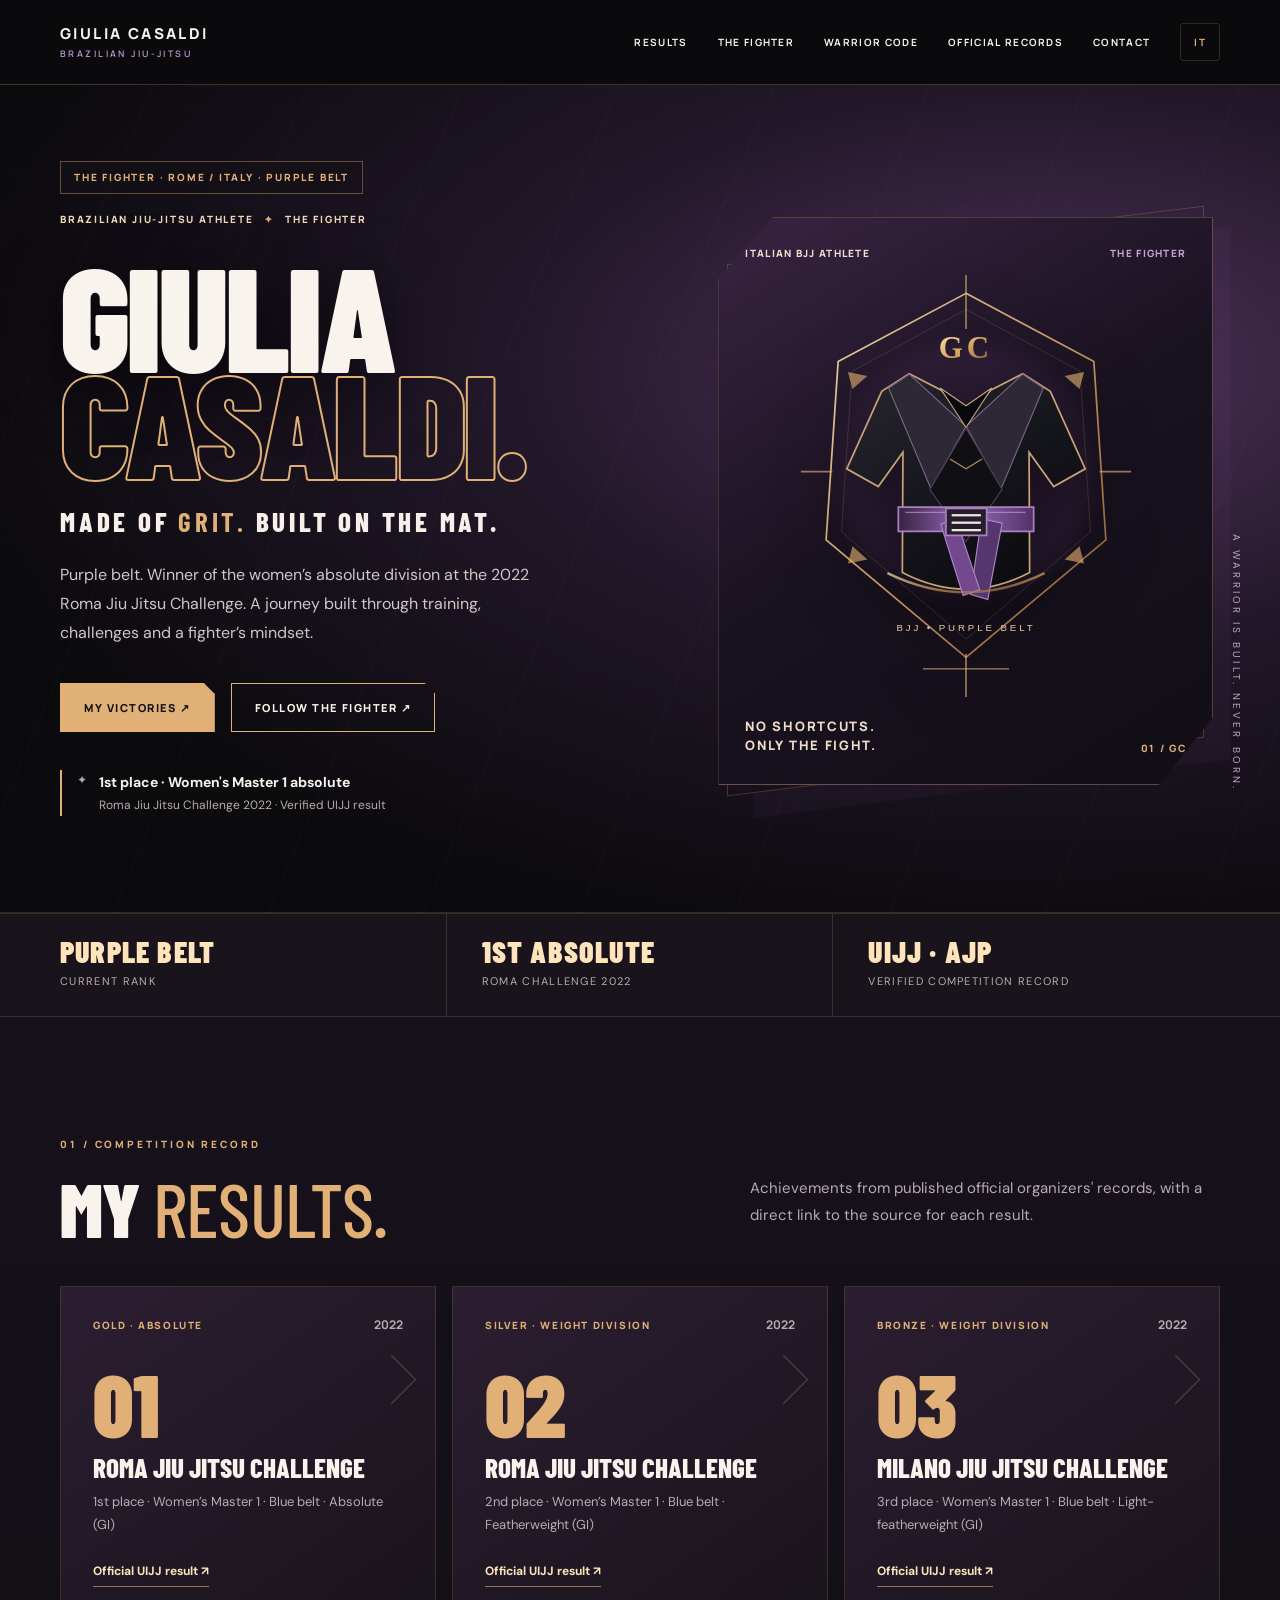
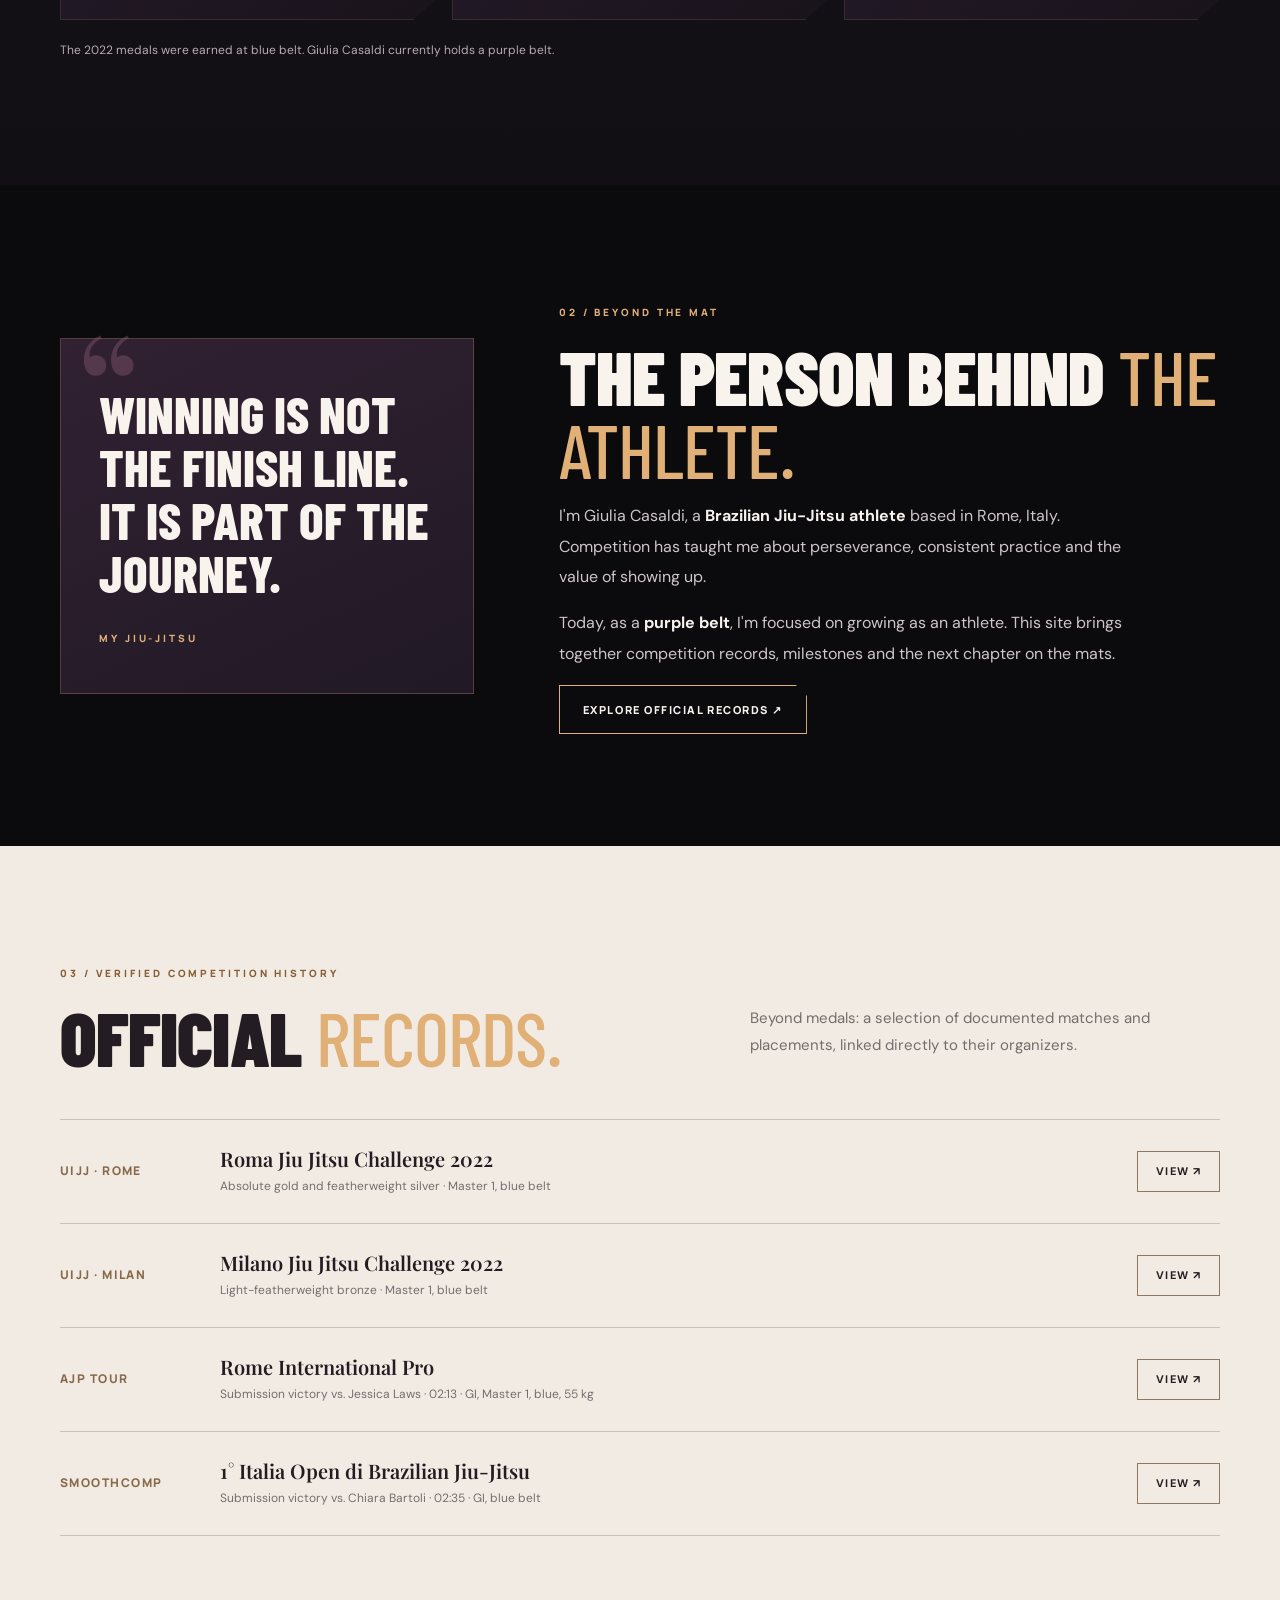
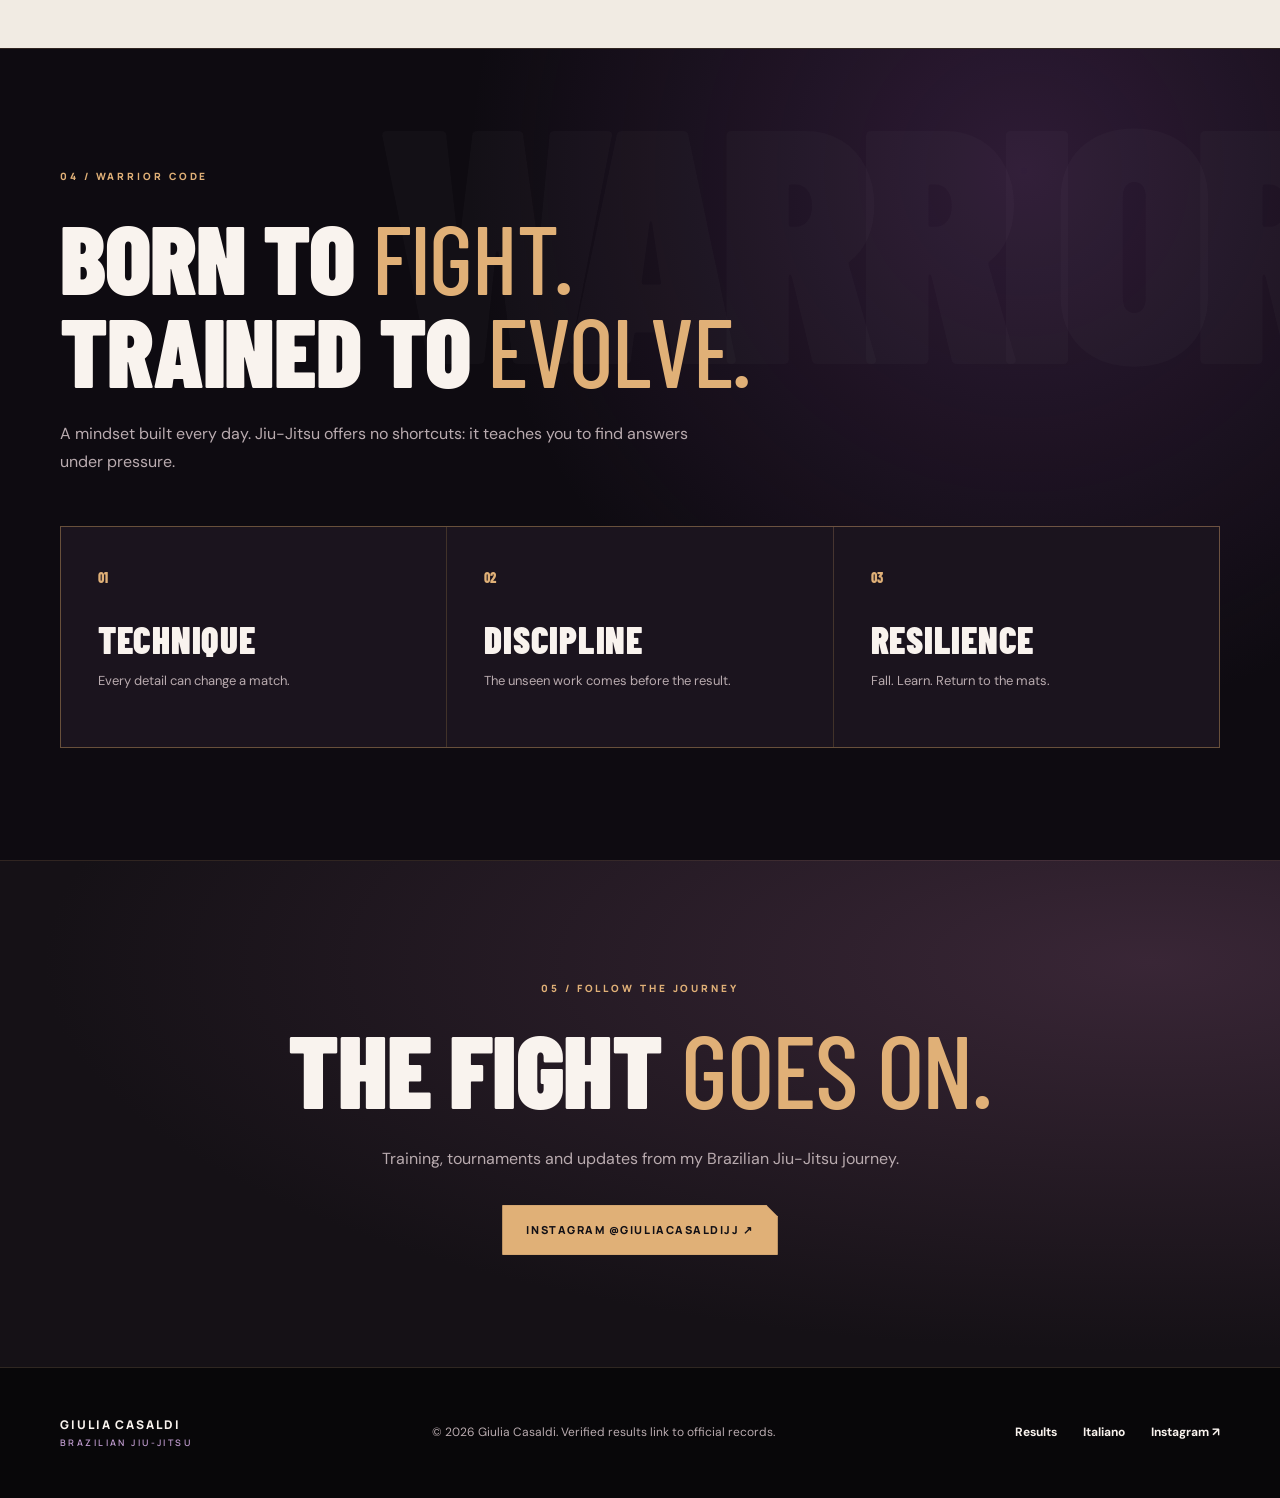
==== en/index.html @ 7b547413 "fix: expose Italian mobile switch and translate English image descriptions" ====
<!doctype html>
<html lang="en">
<head>
<meta charset="utf-8"><meta name="viewport" content="width=device-width,initial-scale=1">
<title>Giulia Casaldi | Brazilian Jiu-Jitsu Athlete & Competition Champion</title>
<meta name="description" content="Giulia Casaldi is an Italian Brazilian Jiu-Jitsu purple belt and 2022 Roma Jiu Jitsu Challenge women's Master 1 absolute division winner. Official UIJJ and AJP results.">
<meta name="theme-color" content="#121016"><meta name="robots" content="index,follow,max-image-preview:large">
<link rel="canonical" href="https://gcasaldi.github.io/giuliacasaldibjj/en/">
<link rel="alternate" hreflang="it" href="https://gcasaldi.github.io/giuliacasaldibjj/">
<link rel="alternate" hreflang="en" href="https://gcasaldi.github.io/giuliacasaldibjj/en/">
<link rel="alternate" hreflang="x-default" href="https://gcasaldi.github.io/giuliacasaldibjj/">
<link rel="icon" href="../favicon.svg" type="image/svg+xml"><link rel="stylesheet" href="../style.css">
<meta property="og:type" content="profile"><meta property="og:site_name" content="Giulia Casaldi | BJJ"><meta property="og:title" content="Giulia Casaldi — Brazilian Jiu-Jitsu Athlete & Champion"><meta property="og:description" content="Purple belt BJJ athlete from Rome, Italy. Verified results from UIJJ and AJP Tour."><meta property="og:url" content="https://gcasaldi.github.io/giuliacasaldibjj/en/">
<script type="application/ld+json">{"@context":"https://schema.org","@type":"Person","name":"Giulia Casaldi","url":"https://gcasaldi.github.io/giuliacasaldibjj/","description":"Italian Brazilian Jiu-Jitsu athlete, purple belt, winner of the women's Master 1 blue belt absolute division at the 2022 Roma Jiu Jitsu Challenge.","nationality":{"@type":"Country","name":"Italy"},"knowsAbout":["Brazilian Jiu-Jitsu","BJJ","Grappling"],"sameAs":["https://www.instagram.com/giuliacasaldijj/","https://www.uijj.org/it/elenco-gare/roma-jiu-jitsu-challenge-2022","https://ajptour.com/de/event/522/schedule/matchlist?page=7"]}</script>
</head><body>
<a class="skip" href="#main">Skip to content</a><header class="header"><nav class="nav wrap" aria-label="Main navigation"><a class="brand" href="#top">GIULIA CASALDI<small>BRAZILIAN JIU-JITSU</small></a><div class="navlinks"><a href="#results">Results</a><a href="#story">The fighter</a><a href="#code">Warrior code</a><a href="#sources">Official records</a><a href="#contact">Contact</a><a class="lang" href="../" lang="it" aria-label="Versione italiana">IT</a></div><details class="mobile-menu"><summary>MENU ☰</summary><div class="mobile-panel"><a href="#results">Results</a><a href="#story">The fighter</a><a href="#code">Warrior code</a><a href="#sources">Official records</a><a href="#contact">Contact</a><a href="../" lang="it" aria-label="Versione italiana">Italiano</a></div></details></nav></header>
<main id="main"><section id="top" class="hero"><div class="wrap hero-grid"><div class="hero-copy"><span class="eyebrow">THE FIGHTER · ROME / ITALY · PURPLE BELT</span><div class="hero-brow">BRAZILIAN JIU-JITSU ATHLETE <span aria-hidden="true">✦</span> THE FIGHTER</div><h1>GIULIA<br><em>CASALDI.</em></h1><p class="hero-slogan">MADE OF <strong>GRIT.</strong> BUILT ON THE MAT.</p><p class="hero-lead">Purple belt. Winner of the women’s absolute division at the 2022 Roma Jiu Jitsu Challenge. A journey built through training, challenges and a fighter’s mindset.</p><div class="cta-row"><a href="#results" class="btn btn-primary">MY VICTORIES ↗</a><a href="https://www.instagram.com/giuliacasaldijj/" target="_blank" rel="noopener noreferrer" class="btn btn-secondary">FOLLOW THE FIGHTER ↗</a></div><div class="hero-proof"><span aria-hidden="true">✦</span><div><strong>1st place · Women's Master 1 absolute</strong>Roma Jiu Jitsu Challenge 2022 · Verified UIJJ result</div></div></div><div class="art" aria-label="Illustrated Brazilian Jiu-Jitsu emblem with a purple belt"><div class="art-inner"><div class="art-corner"><span>ITALIAN BJJ ATHLETE</span><span>THE FIGHTER</span></div><img class="crest-img" src="../warrior-crest.svg" width="600" height="750" alt="Illustrated Jiu-Jitsu uniform and purple belt with GC initials"><div class="art-bottom"><span>NO SHORTCUTS.<br>ONLY THE FIGHT.</span><span>01 / GC</span></div></div><span class="art-caption">A WARRIOR IS BUILT. NEVER BORN.</span></div></div></section>
<div class="bar"><div class="wrap bar-inner"><div class="bar-item"><strong>Purple belt</strong><span>Current rank</span></div><div class="bar-item"><strong>1st absolute</strong><span>Roma Challenge 2022</span></div><div class="bar-item"><strong>UIJJ · AJP</strong><span>Verified competition record</span></div></div></div>
<section class="section results" id="results"><div class="wrap"><div class="section-head"><div><span class="eyebrow">01 / Competition record</span><h2>My <em>results.</em></h2></div><p class="section-intro">Achievements from published official organizers' records, with a direct link to the source for each result.</p></div><div class="result-grid">
<article class="result-card"><div class="result-top"><span class="pill">Gold · Absolute</span><span class="year">2022</span></div><div class="result-number">01</div><h3>Roma Jiu Jitsu Challenge</h3><p>1st place · Women’s Master 1 · Blue belt · Absolute (GI)</p><a class="proof-link" href="https://www.uijj.org/it/elenco-gare/roma-jiu-jitsu-challenge-2022" target="_blank" rel="noopener noreferrer">Official UIJJ result ↗</a></article>
<article class="result-card"><div class="result-top"><span class="pill">Silver · Weight division</span><span class="year">2022</span></div><div class="result-number">02</div><h3>Roma Jiu Jitsu Challenge</h3><p>2nd place · Women’s Master 1 · Blue belt · Featherweight (GI)</p><a class="proof-link" href="https://www.uijj.org/it/elenco-gare/roma-jiu-jitsu-challenge-2022" target="_blank" rel="noopener noreferrer">Official UIJJ result ↗</a></article>
<article class="result-card"><div class="result-top"><span class="pill">Bronze · Weight division</span><span class="year">2022</span></div><div class="result-number">03</div><h3>Milano Jiu Jitsu Challenge</h3><p>3rd place · Women’s Master 1 · Blue belt · Light-featherweight (GI)</p><a class="proof-link" href="https://www.uijj.org/it/elenco-gare/milano-jiu-jitsu-challenge-2022" target="_blank" rel="noopener noreferrer">Official UIJJ result ↗</a></article></div><p class="note">The 2022 medals were earned at blue belt. Giulia Casaldi currently holds a purple belt.</p></div></section>
<section class="section" id="story"><div class="wrap story-grid"><div class="quote-block"><blockquote>Winning is not the finish line. It is part of the journey.</blockquote><span class="eyebrow">My Jiu-Jitsu</span></div><div class="story-copy"><span class="eyebrow">02 / Beyond the mat</span><h2>The person behind <em>the athlete.</em></h2><p>I'm Giulia Casaldi, a <strong>Brazilian Jiu-Jitsu athlete</strong> based in Rome, Italy. Competition has taught me about perseverance, consistent practice and the value of showing up.</p><p>Today, as a <strong>purple belt</strong>, I'm focused on growing as an athlete. This site brings together competition records, milestones and the next chapter on the mats.</p><a class="btn btn-secondary" href="#sources">Explore official records ↗</a></div></div></section>
<section class="section evidence" id="sources"><div class="wrap"><div class="section-head"><div><span class="eyebrow">03 / Verified competition history</span><h2>Official <em>records.</em></h2></div><p class="section-intro">Beyond medals: a selection of documented matches and placements, linked directly to their organizers.</p></div><div class="source-list">
<div class="source"><span class="source-label">UIJJ · Rome</span><div><h3>Roma Jiu Jitsu Challenge 2022</h3><p>Absolute gold and featherweight silver · Master 1, blue belt</p></div><a href="https://www.uijj.org/it/elenco-gare/roma-jiu-jitsu-challenge-2022" target="_blank" rel="noopener noreferrer">View ↗</a></div>
<div class="source"><span class="source-label">UIJJ · Milan</span><div><h3>Milano Jiu Jitsu Challenge 2022</h3><p>Light-featherweight bronze · Master 1, blue belt</p></div><a href="https://www.uijj.org/it/elenco-gare/milano-jiu-jitsu-challenge-2022" target="_blank" rel="noopener noreferrer">View ↗</a></div>
<div class="source"><span class="source-label">AJP Tour</span><div><h3>Rome International Pro</h3><p>Submission victory vs. Jessica Laws · 02:13 · GI, Master 1, blue, 55 kg</p></div><a href="https://ajptour.com/de/event/522/schedule/matchlist?page=7" target="_blank" rel="noopener noreferrer">View ↗</a></div>
<div class="source"><span class="source-label">Smoothcomp</span><div><h3>1° Italia Open di Brazilian Jiu-Jitsu</h3><p>Submission victory vs. Chiara Bartoli · 02:35 · GI, blue belt</p></div><a href="https://bjjitalia.smoothcomp.com/en/event/7042/schedule/matchlist" target="_blank" rel="noopener noreferrer">View ↗</a></div>
</div></div></section>
<section class="section warrior-code" id="code" aria-labelledby="code-title"><div class="wrap"><div class="code-heading"><span class="eyebrow">04 / Warrior code</span><h2 id="code-title">BORN TO <em>FIGHT.</em><br>TRAINED TO <em>EVOLVE.</em></h2><p>A mindset built every day. Jiu-Jitsu offers no shortcuts: it teaches you to find answers under pressure.</p></div><div class="code-grid"><div class="code-card"><span class="code-num">01</span><h3>TECHNIQUE</h3><p>Every detail can change a match.</p></div><div class="code-card"><span class="code-num">02</span><h3>DISCIPLINE</h3><p>The unseen work comes before the result.</p></div><div class="code-card"><span class="code-num">03</span><h3>RESILIENCE</h3><p>Fall. Learn. Return to the mats.</p></div></div></div></section>
<section class="section contact" id="contact"><div class="wrap"><span class="eyebrow">05 / Follow the journey</span><h2>THE FIGHT <em>GOES ON.</em></h2><p>Training, tournaments and updates from my Brazilian Jiu-Jitsu journey.</p><div class="cta-row"><a class="btn btn-primary" href="https://www.instagram.com/giuliacasaldijj/" target="_blank" rel="noopener noreferrer">Instagram @giuliacasaldijj ↗</a></div></div></section></main>
<footer class="footer"><div class="wrap footer-inner"><a class="brand" href="#top">GIULIA CASALDI<small>BRAZILIAN JIU-JITSU</small></a><small>© 2026 Giulia Casaldi. Verified results link to official records.</small><div class="footer-links"><a href="#results">Results</a><a href="../" lang="it">Italiano</a><a href="https://www.instagram.com/giuliacasaldijj/" target="_blank" rel="noopener noreferrer">Instagram ↗</a></div></div></footer>
</body></html>
---- style.css ----
@import url('https://fonts.googleapis.com/css2?family=DM+Sans:wght@400;500;600;700&family=Manrope:wght@400;500;600;700;800&family=Playfair+Display:ital,wght@0,500;0,600;0,700;1,500;1,600&family=Barlow+Condensed:wght@500;600;700;800;900&display=swap');
:root{--ink:#f5f0e9;--muted:#b5acae;--bg:#121016;--panel:#1c1721;--panel2:#27202b;--accent:#d6a46c;--accent2:#fae2bf;--line:rgba(250,235,217,.14);--black:#111015;--paper:#f4eee7;--wrap:1160px}*{box-sizing:border-box}html{scroll-behavior:smooth;scroll-padding-top:96px}body{margin:0;background:var(--bg);color:var(--ink);font:400 16px/1.75 'DM Sans',sans-serif;-webkit-font-smoothing:antialiased}a{color:inherit;text-decoration:none}a:focus-visible,button:focus-visible{outline:2px solid var(--accent);outline-offset:5px}button{font:inherit}img{max-width:100%;display:block}.wrap{width:min(calc(100% - 64px),var(--wrap));margin-inline:auto}.eyebrow{font:800 10px/1.3 'Manrope',sans-serif;letter-spacing:.29em;text-transform:uppercase;color:var(--accent)}.skip{position:absolute;left:15px;top:-55px;padding:12px;background:var(--paper);color:var(--black);z-index:40}.skip:focus{top:10px}.header{position:relative;z-index:20;border-bottom:1px solid var(--line);background:rgba(18,16,22,.94)}.nav{display:flex;align-items:center;justify-content:space-between;min-height:84px;gap:30px}.brand{font:800 14px/1 'Manrope',sans-serif;letter-spacing:.11em;white-space:nowrap}.brand small{display:block;font-size:9px;font-weight:600;letter-spacing:.27em;margin-top:8px;color:var(--accent)}.navlinks{display:flex;align-items:center;gap:30px;font:700 11px/1.4 'Manrope',sans-serif;letter-spacing:.12em;text-transform:uppercase}.navlinks a{transition:color .2s}.navlinks a:hover,.footer a:hover{color:var(--accent)}.navlinks .lang{border:1px solid var(--line);padding:11px 13px;border-radius:3px;color:var(--accent)}.hero{position:relative;isolation:isolate;overflow:hidden;background:radial-gradient(ellipse at 80% 52%,#312335 0,#161119 54%,#121016 78%)}.hero:after{content:'';position:absolute;bottom:0;left:0;right:0;height:1px;background:var(--line)}.hero-grid{min-height:675px;display:grid;grid-template-columns:1.02fr .98fr;align-items:center;gap:28px;padding-top:52px;padding-bottom:72px}.hero h1{font:600 clamp(62px,7.5vw,116px)/.98 'Playfair Display',Georgia,serif;letter-spacing:-.055em;margin:21px 0 20px}.hero h1 em{font-weight:500;color:var(--accent);font-style:italic}.hero-lead{color:#d4cbca;font-size:17px;max-width:470px;line-height:1.8}.cta-row{display:flex;align-items:center;gap:16px;flex-wrap:wrap;margin-top:35px}.btn{display:inline-flex;align-items:center;justify-content:center;gap:14px;padding:15px 23px;border:1px solid var(--accent);border-radius:3px;font:800 11px/1.4 'Manrope',sans-serif;text-transform:uppercase;letter-spacing:.14em;transition:transform .2s,background .2s,color .2s}.btn:hover{transform:translateY(-2px)}.btn-primary{background:var(--accent);color:var(--black)}.btn-secondary:hover{background:var(--accent);color:var(--black)}.hero-proof{display:flex;gap:12px;align-items:flex-start;margin-top:42px;padding-left:15px;border-left:2px solid var(--accent);font-size:13px;color:var(--muted)}.hero-proof strong{display:block;color:var(--ink);font-weight:700}.art{position:relative;min-height:560px;display:flex;align-items:center;justify-content:center}.art:before{content:'';position:absolute;width:410px;height:410px;border:1px solid rgba(214,164,108,.35);border-radius:50%;box-shadow:0 0 0 42px rgba(214,164,108,.025),0 0 0 85px rgba(214,164,108,.028),0 0 0 128px rgba(214,164,108,.015);transform:rotate(-24deg)}.art:after{content:'';position:absolute;inset:0;background:repeating-linear-gradient(-32deg,transparent 0 24px,rgba(255,255,255,.015) 25px,transparent 26px);z-index:-1}.art-inner{z-index:1;position:relative;display:grid;place-items:center;width:min(100%,410px);height:460px;border:1px solid var(--line);background:linear-gradient(142deg,rgba(91,61,78,.3),rgba(32,23,37,.7));box-shadow:25px 25px 70px rgba(0,0,0,.2)}.art-inner .gc{font:500 clamp(145px,16vw,230px)/1 'Playfair Display',serif;letter-spacing:-.14em;color:#d6a46c;text-shadow:0 25px 60px rgba(0,0,0,.34);transform:translateX(-12px)}.art-inner .gi{position:absolute;top:20px;left:22px;font:700 10px/1.4 'Manrope',sans-serif;letter-spacing:.25em;color:var(--accent2)}.art-inner .belt{position:absolute;bottom:28px;width:75%;height:16px;background:linear-gradient(90deg,#53346c 0%,#80589f 43%,#6b4485 80%,#302034 80%);box-shadow:0 9px 20px #0007;transform:rotate(-11deg)}.art-caption{position:absolute;right:-16px;bottom:26px;writing-mode:vertical-rl;text-transform:uppercase;letter-spacing:.31em;color:var(--muted);font-size:10px}.bar{border-bottom:1px solid var(--line);background:#17131a}.bar-inner{min-height:98px;display:grid;grid-template-columns:repeat(3,1fr);align-items:center}.bar-item{padding:22px 35px;border-right:1px solid var(--line)}.bar-item:first-child{padding-left:0}.bar-item:last-child{border:0}.bar-item strong{font:600 23px/1.1 'Playfair Display',serif;display:block;color:var(--accent2)}.bar-item span{font-size:11px;letter-spacing:.12em;text-transform:uppercase;color:var(--muted)}.section{padding:112px 0}.section-head{display:flex;justify-content:space-between;align-items:end;gap:24px;margin-bottom:42px}.section h2{font:600 clamp(42px,5.4vw,73px)/1.12 'Playfair Display',serif;letter-spacing:-.037em;margin:14px 0 0}.section h2 em{color:var(--accent);font-weight:500}.section-intro{max-width:470px;color:var(--muted);font-size:15px;line-height:1.8}.results{background:#1a151d}.result-grid{display:grid;grid-template-columns:repeat(3,1fr);gap:16px}.result-card{position:relative;display:flex;flex-direction:column;min-height:328px;padding:32px;background:linear-gradient(145deg,#2b202e,#201922);border:1px solid var(--line);transition:transform .2s,border-color .2s}.result-card:hover{transform:translateY(-5px);border-color:rgba(214,164,108,.6)}.result-top{display:flex;align-items:center;justify-content:space-between;gap:15px}.pill{font:800 10px/1 'Manrope',sans-serif;text-transform:uppercase;letter-spacing:.16em;color:var(--accent)}.year{color:var(--muted);font:700 12px/1 'Manrope',sans-serif}.result-number{font:600 66px/.95 'Playfair Display',serif;color:var(--accent);margin:35px 0 12px}.result-card h3{font:600 24px/1.28 'Playfair Display',serif;margin:0 0 10px}.result-card p{font-size:13px;color:var(--muted);margin:0 0 24px}.proof-link{margin-top:auto;align-self:flex-start;border-bottom:1px solid rgba(214,164,108,.65);padding-bottom:4px;color:var(--accent2);font-size:12px;font-weight:700}.proof-link:hover{color:#fff}.note{font-size:12px;color:var(--muted);margin-top:20px}.story-grid{display:grid;grid-template-columns:.77fr 1.23fr;gap:85px;align-items:center}.quote-block{padding:48px 38px;border:1px solid var(--line);background:linear-gradient(155deg,#312132,#211925);position:relative}.quote-block:before{content:'“';font:160px/1 'Playfair Display',serif;position:absolute;top:-34px;left:14px;color:#8b5e72;opacity:.4}.quote-block blockquote{font:italic 500 clamp(30px,3.5vw,46px)/1.28 'Playfair Display',serif;margin:0;position:relative}.quote-block .eyebrow{display:block;margin-top:32px}.story-copy p{font-size:16px;line-height:1.9;color:#cfc6c8;max-width:580px}.story-copy strong{color:var(--ink)}.evidence{background:var(--paper);color:#231c23}.evidence .eyebrow{color:#875d34}.evidence .section-intro{color:#746d6d}.source-list{margin:45px 0 0;border-top:1px solid rgba(38,29,38,.2)}.source{display:grid;grid-template-columns:135px 1fr auto;align-items:center;gap:25px;padding:26px 0;border-bottom:1px solid rgba(38,29,38,.2)}.source .source-label{color:#886a4b;font:800 12px/1.4 'Manrope',sans-serif;letter-spacing:.12em;text-transform:uppercase}.source h3{font:600 20px/1.3 'Playfair Display',serif;margin:0 0 4px}.source p{color:#756d70;font-size:12px;margin:0}.source a{border:1px solid #8e785f;padding:10px 18px;font-size:11px;font-weight:700;text-transform:uppercase;letter-spacing:.1em}.source a:hover{background:#252027;color:white}.contact{position:relative;background:radial-gradient(ellipse at 90% 20%,#392636,#151116 68%);text-align:center}.contact h2{font-size:clamp(48px,7vw,92px);max-width:820px;margin:18px auto 27px}.contact p{color:var(--muted);max-width:600px;margin:0 auto 32px}.contact .cta-row{justify-content:center;margin-top:0}.footer{border-top:1px solid var(--line);background:#100e12}.footer-inner{min-height:130px;display:flex;align-items:center;justify-content:space-between;gap:25px}.footer small{font-size:12px;color:var(--muted)}.footer-links{display:flex;gap:26px;font-size:12px;font-weight:700}.footer .brand{font-size:12px}.footer .brand small{margin-top:7px}.breadcrumbs{display:none}@media(min-width:1000px){.hero-copy{padding-bottom:25px}}@media(max-width:1000px){.navlinks{gap:15px}.hero-grid{min-height:unset;grid-template-columns:1fr 1fr}.art{min-height:430px}.art:before{width:310px;height:310px}.art-inner{height:360px}.result-card{padding:24px}.story-grid{gap:40px}}@media(max-width:760px){.wrap{width:min(calc(100% - 36px),var(--wrap))}.nav{min-height:73px}.navlinks{gap:10px}.navlinks a:not(.lang){display:none}.hero-grid{grid-template-columns:1fr;padding:62px 0 55px;gap:38px}.hero h1{font-size:clamp(62px,14vw,92px)}.hero-lead{font-size:16px}.hero-proof{margin-top:26px}.art{min-height:335px}.art:before{width:260px;height:260px}.art-inner{height:310px;width:min(86%,340px)}.art-inner .gc{font-size:155px}.art-caption{right:0}.bar-inner{grid-template-columns:1fr 1fr}.bar-item{padding:18px 16px}.bar-item:nth-child(2){border:0}.bar-item:last-child{grid-column:span 2;padding-left:0;border-top:1px solid var(--line)}.bar-item strong{font-size:20px}.section{padding:78px 0}.section-head{display:block}.section-intro{margin-top:18px}.result-grid{grid-template-columns:1fr}.result-card{min-height:275px}.result-number{margin:25px 0 8px}.story-grid{grid-template-columns:1fr}.quote-block{padding:38px 28px}.source{grid-template-columns:1fr auto;gap:10px}.source-label{grid-column:1/-1}.source h3{font-size:18px}.source a{padding:10px}.footer-inner{display:grid;justify-items:start;gap:20px;padding:30px 0}}@media(prefers-reduced-motion:reduce){html{scroll-behavior:auto}*,*:before,*:after{transition-duration:.01ms!important;animation-duration:.01ms!important}}
/* WARRIOR EDITION — original cinematic BJJ identity */
:root{--bg:#0b0a0d;--panel:#18131b;--panel2:#211827;--accent:#e0b077;--accent2:#ffe4bb;--ink:#f9f3ee;--muted:#b9abaf;--paper:#f1ebe3;--line:rgba(236,196,154,.17)}
body{background:var(--bg)}.header{background:rgba(11,10,13,.96);border-bottom:1px solid rgba(224,176,119,.25);backdrop-filter:blur(14px)}
.brand{font-size:15px;letter-spacing:.16em}.brand small{font-size:9px;color:#be9acd}.navlinks a{font-size:10px}
.hero{background:radial-gradient(ellipse at 81% 34%,#4e315b 0%,#211728 37%,#0b0a0d 76%);min-height:730px}
.hero:before{content:"";position:absolute;inset:0;z-index:-1;opacity:.28;background:repeating-linear-gradient(113deg,transparent 0 140px,rgba(234,196,144,.09) 141px,transparent 143px),repeating-linear-gradient(0deg,transparent 0 60px,rgba(255,255,255,.03) 61px,transparent 62px);pointer-events:none}
.hero-grid{grid-template-columns:1.07fr .93fr;min-height:710px;gap:24px;padding-top:76px;padding-bottom:72px}.hero-copy{position:relative;z-index:2}
.hero .eyebrow{display:inline-block;padding:9px 13px;border:1px solid rgba(224,176,119,.4);background:rgba(20,17,23,.7);letter-spacing:.18em}
.hero-brow{font:800 10px/1.5 'Manrope',sans-serif;letter-spacing:.18em;color:#f1d8b7;margin-top:18px}.hero-brow span{padding:0 7px;color:var(--accent)}
.hero h1{font:900 clamp(94px,11.5vw,159px)/.73 'Barlow Condensed',Impact,sans-serif;letter-spacing:-.025em;margin:34px 0 31px;text-shadow:0 14px 65px #0009}
.hero h1 em{font-style:normal;font-weight:900;color:transparent;-webkit-text-stroke:2px #e0b077;text-shadow:none}
.hero-slogan{font:800 clamp(19px,2.1vw,29px)/1.1 'Barlow Condensed',Impact,sans-serif;letter-spacing:.14em;color:#f8efea;margin:0 0 25px}.hero-slogan strong{color:var(--accent)}
.hero-lead{max-width:490px;font-size:16px;line-height:1.8;color:#d2c6c7;margin-top:0}
.btn{border-radius:0;padding:16px 23px;clip-path:polygon(0 0,calc(100% - 11px) 0,100% 11px,100% 100%,0 100%)}.btn-primary{background:var(--accent);color:#121016}
.hero-proof{margin-top:38px;font-size:12px}.hero-proof strong{font-size:14px}
.art{min-height:610px;transform:translateX(10px)}.art:before{width:min(95%,475px);height:530px;transform:skewY(-7deg);border:1px solid rgba(224,176,119,.23);border-radius:0;box-shadow:27px 25px 0 rgba(154,100,175,.05)}
.art-inner{position:relative;width:min(100%,495px);height:568px;padding:28px 26px;display:flex;flex-direction:column;justify-content:space-between;align-items:stretch;clip-path:polygon(11% 0,100% 0,100% 88%,89% 100%,0 100%,0 11%);background:linear-gradient(148deg,#392443,#19121f 48%,#110e16);border:1px solid rgba(224,176,119,.3);overflow:hidden}
.art-inner:before{content:"FIGHTER";position:absolute;left:-20px;bottom:80px;font:900 155px/.8 'Barlow Condensed',sans-serif;letter-spacing:-.04em;transform:rotate(-90deg) translateX(40%);transform-origin:bottom left;color:rgba(255,255,255,.045)}
.art-corner,.art-bottom{display:flex;align-items:flex-start;justify-content:space-between;gap:15px;width:100%;position:relative;z-index:2;font:800 10px/1.5 'Manrope',sans-serif;letter-spacing:.13em;color:#f1ddcb}
.art-corner span:last-child{color:#c6a2cf}.art-bottom{align-items:end;font-size:13px}.art-bottom span:last-child{color:var(--accent);white-space:nowrap;font-size:10px}
.crest-img{width:100%;height:430px;object-fit:contain;position:relative;z-index:1;margin:-25px auto -20px;filter:drop-shadow(0 18px 25px #0009)}
.art-caption{right:-15px;bottom:15px;color:#c2a4c9}
.bar{background:#19131b;border-top:1px solid rgba(224,176,119,.16)}.bar-item strong{font:900 30px/1 'Barlow Condensed',Impact,sans-serif;text-transform:uppercase;letter-spacing:.04em}
.section h2{font:900 clamp(50px,5.9vw,82px)/.97 'Barlow Condensed',Impact,sans-serif;text-transform:uppercase;letter-spacing:-.012em}.section h2 em{font-style:normal;color:var(--accent)}
.results{background:linear-gradient(180deg,#17111b,#110f14)}.result-card{background:linear-gradient(145deg,#2b1e31,#19131b);border-color:rgba(224,176,119,.16);clip-path:polygon(0 0,100% 0,100% 94%,94% 100%,0 100%)}.result-number{font:900 88px/.85 'Barlow Condensed',sans-serif}.result-card h3{font:800 27px/1.05 'Barlow Condensed',sans-serif;text-transform:uppercase}.result-card:before{content:"";position:absolute;right:26px;top:75px;width:34px;height:34px;border-right:1px solid rgba(224,176,119,.3);border-top:1px solid rgba(224,176,119,.3);transform:rotate(45deg)}
.quote-block{border-color:rgba(224,176,119,.24)}.quote-block blockquote{font:800 clamp(35px,4vw,55px)/1.04 'Barlow Condensed',Impact,sans-serif;text-transform:uppercase}
.warrior-code{position:relative;overflow:hidden;background:radial-gradient(circle at 80% 15%,rgba(113,60,129,.32),transparent 45%),#0e0b11;border-block:1px solid rgba(224,176,119,.16)}
.warrior-code:before{content:"WARRIOR";position:absolute;right:-4%;top:2%;font:900 clamp(160px,26vw,370px)/1 'Barlow Condensed',sans-serif;letter-spacing:-.07em;color:rgba(255,255,255,.018);pointer-events:none}
.code-heading{position:relative;z-index:1}.code-heading h2{font-size:clamp(55px,7.5vw,102px);margin-top:21px}.code-heading p{color:var(--muted);max-width:650px;margin:24px 0 50px}
.code-grid{display:grid;grid-template-columns:repeat(3,1fr);gap:1px;background:rgba(224,176,119,.24);border:1px solid rgba(224,176,119,.24)}
.code-card{background:#1b141e;padding:37px;min-height:220px}.code-num{color:var(--accent);font:800 14px/1 'Barlow Condensed',sans-serif}.code-card h3{font:900 37px/1 'Barlow Condensed',Impact,sans-serif;letter-spacing:.02em;margin:29px 0 12px}.code-card p{font-size:13px;color:var(--muted);margin:0}
.contact h2{font-size:clamp(55px,8vw,112px);max-width:850px}.footer{background:#080709}
.mobile-menu{display:none}
@media(max-width:1000px){.hero h1{font-size:clamp(94px,12vw,137px)}.art{min-height:510px}.art-inner{height:490px}.crest-img{height:355px}.art:before{height:430px}.hero-grid{min-height:630px}.art-corner{font-size:8px}.art-caption{right:0}}
@media(max-width:760px){.hero{min-height:0}.hero-grid{grid-template-columns:1fr;min-height:0;padding:56px 0 48px;gap:15px}.hero h1{font-size:clamp(87px,18vw,139px);margin:26px 0 27px}.hero-brow{font-size:9px}.hero-slogan{font-size:clamp(19px,5.6vw,27px)}.art{transform:none;min-height:400px}.art-inner{width:min(92%,385px);height:410px;padding:23px}.art:before{height:345px;width:83%}.crest-img{height:295px;margin:-14px auto}.art-caption{right:0;font-size:8px}.bar-item strong{font-size:27px}.section h2{font-size:clamp(54px,12vw,80px)}.code-heading h2{font-size:clamp(52px,11vw,77px)}.code-grid{grid-template-columns:1fr}.code-card{min-height:0;padding:27px}.code-card h3{margin:9px 0;font-size:31px}.contact h2{font-size:clamp(55px,12vw,85px)}
.mobile-menu{display:block;margin-left:auto;position:relative}.mobile-menu summary{list-style:none;border:1px solid var(--line);padding:10px 12px;font:800 10px/1.5 'Manrope',sans-serif;letter-spacing:.12em;cursor:pointer}.mobile-menu summary::-webkit-details-marker{display:none}.mobile-panel{position:absolute;right:0;top:calc(100% + 12px);min-width:235px;z-index:50;display:flex;flex-direction:column;background:#1c1521;border:1px solid rgba(224,176,119,.3);box-shadow:0 20px 45px #0009}.mobile-panel a{padding:12px 18px;border-bottom:1px solid var(--line);font:700 12px/1.4 'DM Sans',sans-serif}.mobile-panel a:last-child{border:0}.navlinks .lang{margin-left:auto;font-size:10px}}
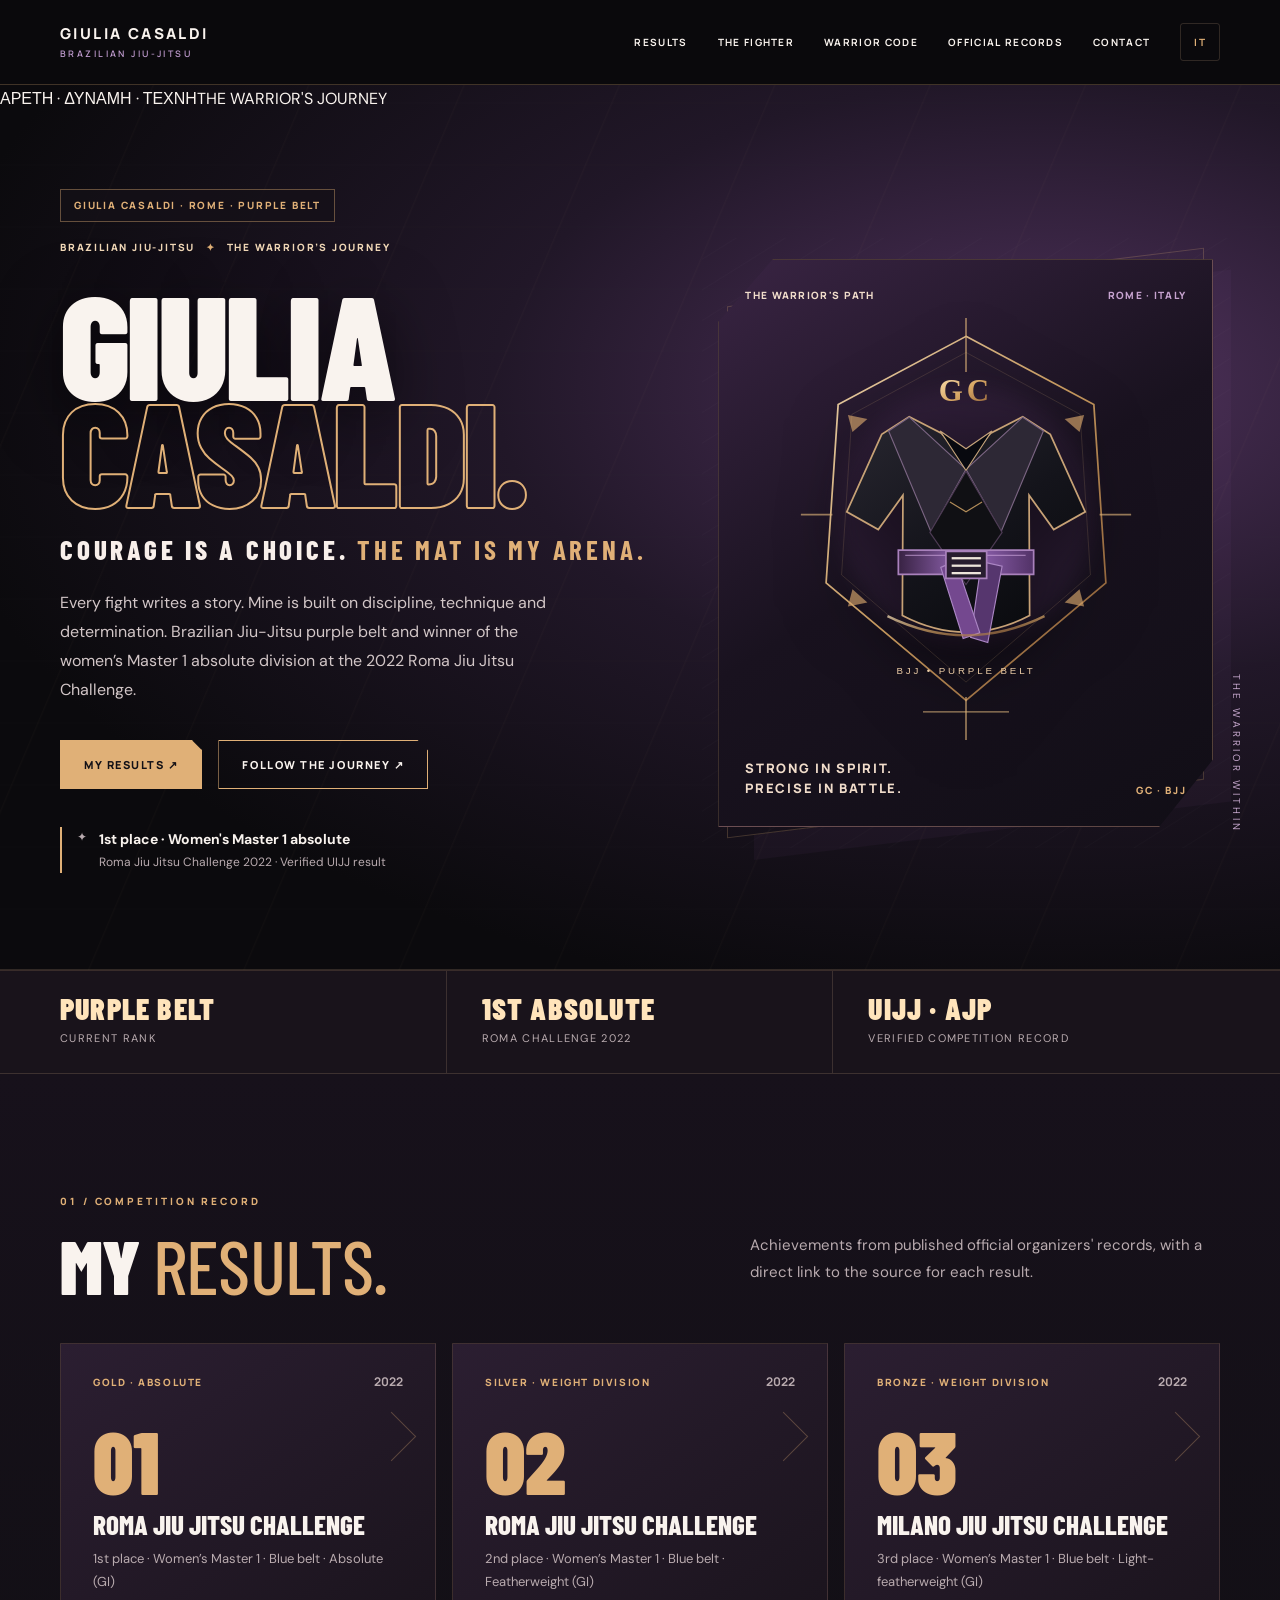
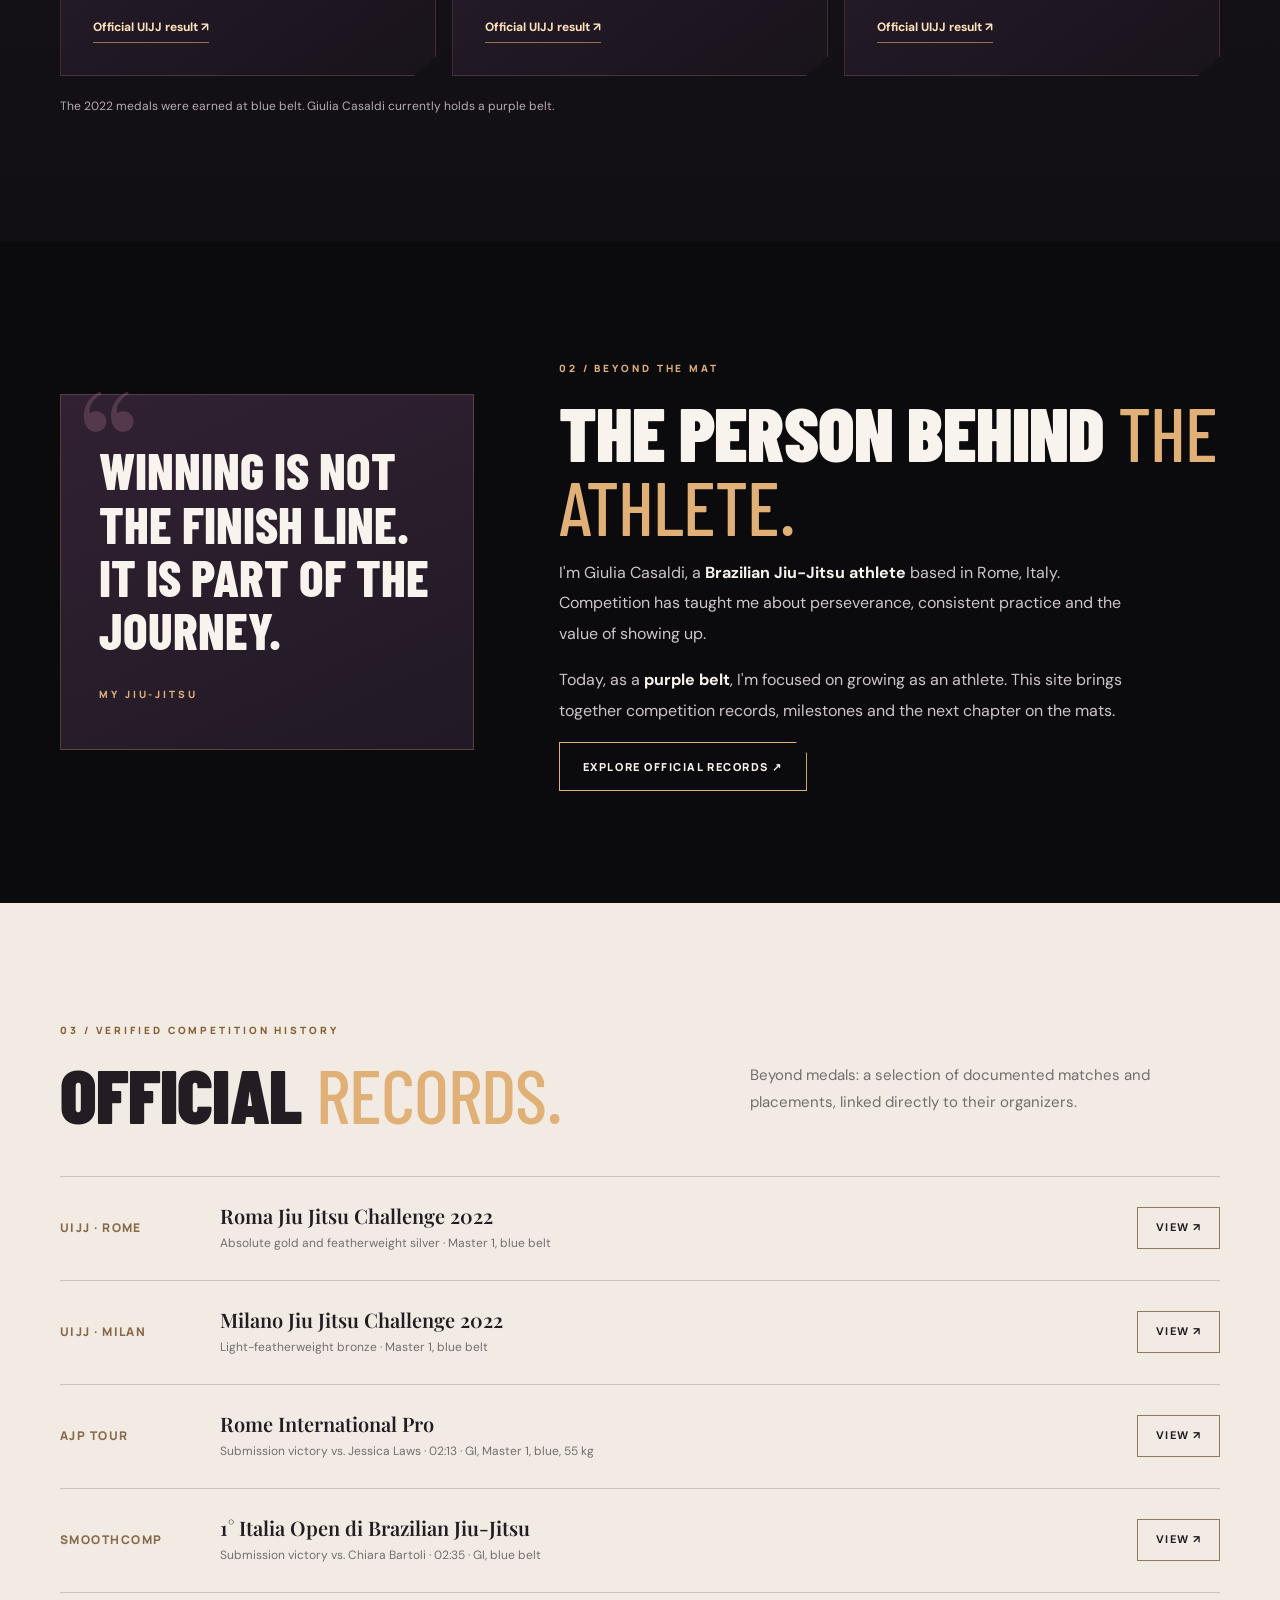
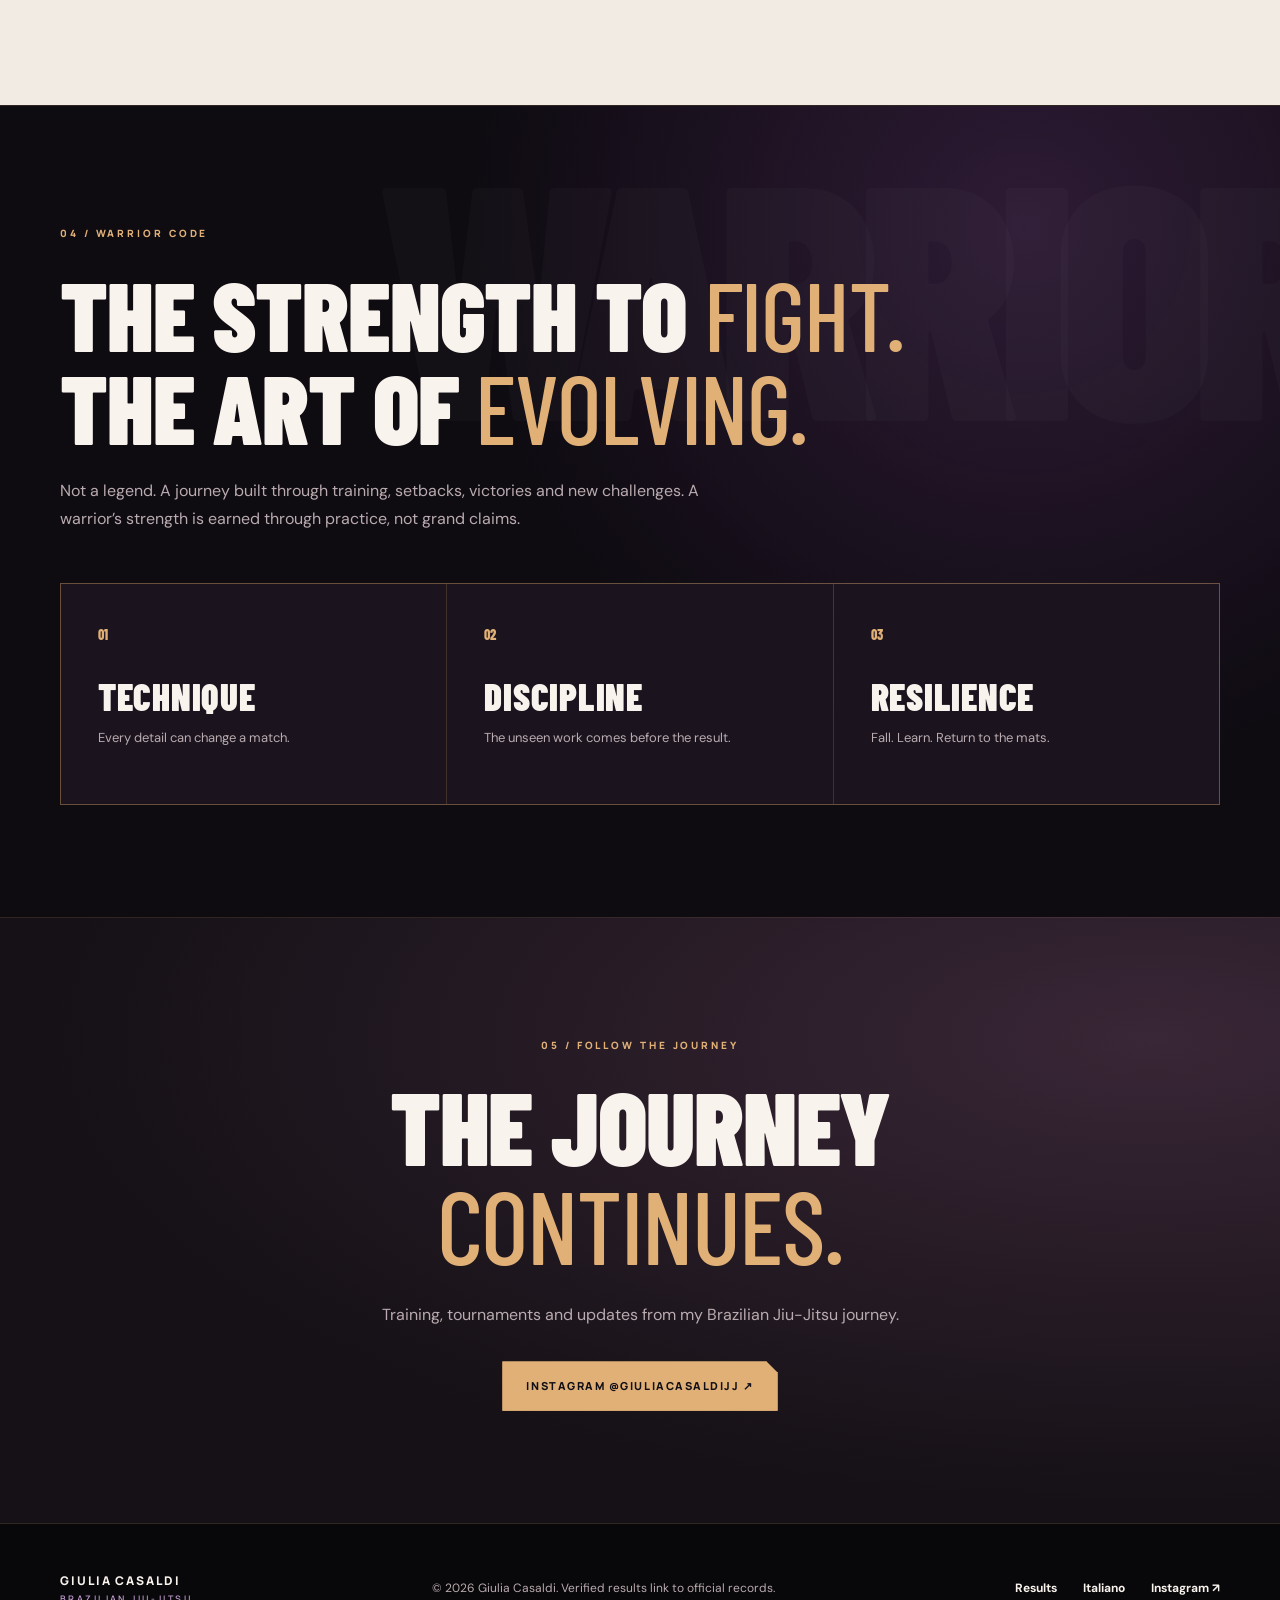
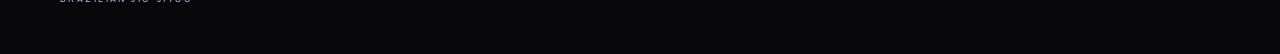
==== commit e7c80e6c: "design: English Greek-epic BJJ page and warrior journey" ====
--- a/en/index.html
+++ b/en/index.html
@@ -4,7 +4,7 @@
 <meta charset="utf-8"><meta name="viewport" content="width=device-width,initial-scale=1">
 <title>Giulia Casaldi | Brazilian Jiu-Jitsu Athlete & Competition Champion</title>
 <meta name="description" content="Giulia Casaldi is an Italian Brazilian Jiu-Jitsu purple belt and 2022 Roma Jiu Jitsu Challenge women's Master 1 absolute division winner. Official UIJJ and AJP results.">
-<meta name="theme-color" content="#121016"><meta name="robots" content="index,follow,max-image-preview:large">
+<meta name="theme-color" content="#131a21"><meta name="robots" content="index,follow,max-image-preview:large">
 <link rel="canonical" href="https://gcasaldi.github.io/giuliacasaldibjj/en/">
 <link rel="alternate" hreflang="it" href="https://gcasaldi.github.io/giuliacasaldibjj/">
 <link rel="alternate" hreflang="en" href="https://gcasaldi.github.io/giuliacasaldibjj/en/">
@@ -13,8 +13,8 @@
 <meta property="og:type" content="profile"><meta property="og:site_name" content="Giulia Casaldi | BJJ"><meta property="og:title" content="Giulia Casaldi — Brazilian Jiu-Jitsu Athlete & Champion"><meta property="og:description" content="Purple belt BJJ athlete from Rome, Italy. Verified results from UIJJ and AJP Tour."><meta property="og:url" content="https://gcasaldi.github.io/giuliacasaldibjj/en/">
 <script type="application/ld+json">{"@context":"https://schema.org","@type":"Person","name":"Giulia Casaldi","url":"https://gcasaldi.github.io/giuliacasaldibjj/","description":"Italian Brazilian Jiu-Jitsu athlete, purple belt, winner of the women's Master 1 blue belt absolute division at the 2022 Roma Jiu Jitsu Challenge.","nationality":{"@type":"Country","name":"Italy"},"knowsAbout":["Brazilian Jiu-Jitsu","BJJ","Grappling"],"sameAs":["https://www.instagram.com/giuliacasaldijj/","https://www.uijj.org/it/elenco-gare/roma-jiu-jitsu-challenge-2022","https://ajptour.com/de/event/522/schedule/matchlist?page=7"]}</script>
 </head><body>
-<a class="skip" href="#main">Skip to content</a><header class="header"><nav class="nav wrap" aria-label="Main navigation"><a class="brand" href="#top">GIULIA CASALDI<small>BRAZILIAN JIU-JITSU</small></a><div class="navlinks"><a href="#results">Results</a><a href="#story">The fighter</a><a href="#code">Warrior code</a><a href="#sources">Official records</a><a href="#contact">Contact</a><a class="lang" href="../" lang="it" aria-label="Versione italiana">IT</a></div><details class="mobile-menu"><summary>MENU ☰</summary><div class="mobile-panel"><a href="#results">Results</a><a href="#story">The fighter</a><a href="#code">Warrior code</a><a href="#sources">Official records</a><a href="#contact">Contact</a><a href="../" lang="it" aria-label="Versione italiana">Italiano</a></div></details></nav></header>
-<main id="main"><section id="top" class="hero"><div class="wrap hero-grid"><div class="hero-copy"><span class="eyebrow">THE FIGHTER · ROME / ITALY · PURPLE BELT</span><div class="hero-brow">BRAZILIAN JIU-JITSU ATHLETE <span aria-hidden="true">✦</span> THE FIGHTER</div><h1>GIULIA<br><em>CASALDI.</em></h1><p class="hero-slogan">MADE OF <strong>GRIT.</strong> BUILT ON THE MAT.</p><p class="hero-lead">Purple belt. Winner of the women’s absolute division at the 2022 Roma Jiu Jitsu Challenge. A journey built through training, challenges and a fighter’s mindset.</p><div class="cta-row"><a href="#results" class="btn btn-primary">MY VICTORIES ↗</a><a href="https://www.instagram.com/giuliacasaldijj/" target="_blank" rel="noopener noreferrer" class="btn btn-secondary">FOLLOW THE FIGHTER ↗</a></div><div class="hero-proof"><span aria-hidden="true">✦</span><div><strong>1st place · Women's Master 1 absolute</strong>Roma Jiu Jitsu Challenge 2022 · Verified UIJJ result</div></div></div><div class="art" aria-label="Illustrated Brazilian Jiu-Jitsu emblem with a purple belt"><div class="art-inner"><div class="art-corner"><span>ITALIAN BJJ ATHLETE</span><span>THE FIGHTER</span></div><img class="crest-img" src="../warrior-crest.svg" width="600" height="750" alt="Illustrated Jiu-Jitsu uniform and purple belt with GC initials"><div class="art-bottom"><span>NO SHORTCUTS.<br>ONLY THE FIGHT.</span><span>01 / GC</span></div></div><span class="art-caption">A WARRIOR IS BUILT. NEVER BORN.</span></div></div></section>
+<a class="skip" href="#main">Skip to content</a><header class="header"><nav class="nav wrap" aria-label="Main navigation"><a class="brand" href="#top">GIULIA CASALDI<small>BRAZILIAN JIU-JITSU</small></a><div class="navlinks"><a href="#results">Results</a><a href="#story">The fighter</a><a href="#code">Warrior code</a><a href="#sources">Official records</a><a href="#contact">Contact</a><a class="lang" href="../" lang="it" aria-label="Versione italiana">IT</a></div><details class="mobile-menu"><summary>MENU ☰</summary><div class="mobile-panel"><a href="#results">Results</a><a href="#story">The fighter</a><a href="#code">Warrior code</a><a href="#sources">Official records</a><a href="#contact">Contact</a></div></details></nav></header>
+<main id="main"><section id="top" class="hero odyssey-hero"><div class="hero-chapter" aria-hidden="true"><span>ΑΡΕΤΗ · ΔΥΝΑΜΗ · ΤΕΧΝΗ</span><span>THE WARRIOR'S JOURNEY</span></div><div class="wrap hero-grid"><div class="hero-copy"><span class="eyebrow">GIULIA CASALDI · ROME · PURPLE BELT</span><div class="hero-brow">BRAZILIAN JIU-JITSU <span aria-hidden="true">✦</span> THE WARRIOR’S JOURNEY</div><h1>GIULIA<br><em>CASALDI.</em></h1><p class="hero-slogan">COURAGE IS A CHOICE. <strong>THE MAT IS MY ARENA.</strong></p><p class="hero-lead">Every fight writes a story. Mine is built on discipline, technique and determination. Brazilian Jiu-Jitsu purple belt and winner of the women’s Master 1 absolute division at the 2022 Roma Jiu Jitsu Challenge.</p><div class="cta-row"><a href="#results" class="btn btn-primary">MY RESULTS ↗</a><a href="https://www.instagram.com/giuliacasaldijj/" target="_blank" rel="noopener noreferrer" class="btn btn-secondary">FOLLOW THE JOURNEY ↗</a></div><div class="hero-proof"><span aria-hidden="true">✦</span><div><strong>1st place · Women's Master 1 absolute</strong>Roma Jiu Jitsu Challenge 2022 · Verified UIJJ result</div></div></div><div class="art" aria-label="BJJ emblem on an original illustration inspired by ancient Greece"><div class="art-inner"><div class="art-corner"><span>THE WARRIOR'S PATH</span><span>ROME · ITALY</span></div><div class="greek-medallion"><span class="medallion-orbit" aria-hidden="true"></span><img class="crest-img" src="../warrior-crest.svg" width="600" height="750" alt="Original illustrated BJJ emblem with purple belt and gi"></div><div class="art-bottom"><span>STRONG IN SPIRIT.<br>PRECISE IN BATTLE.</span><span>GC · BJJ</span></div></div><span class="art-caption">THE WARRIOR WITHIN</span></div></div></section>
 <div class="bar"><div class="wrap bar-inner"><div class="bar-item"><strong>Purple belt</strong><span>Current rank</span></div><div class="bar-item"><strong>1st absolute</strong><span>Roma Challenge 2022</span></div><div class="bar-item"><strong>UIJJ · AJP</strong><span>Verified competition record</span></div></div></div>
 <section class="section results" id="results"><div class="wrap"><div class="section-head"><div><span class="eyebrow">01 / Competition record</span><h2>My <em>results.</em></h2></div><p class="section-intro">Achievements from published official organizers' records, with a direct link to the source for each result.</p></div><div class="result-grid">
 <article class="result-card"><div class="result-top"><span class="pill">Gold · Absolute</span><span class="year">2022</span></div><div class="result-number">01</div><h3>Roma Jiu Jitsu Challenge</h3><p>1st place · Women’s Master 1 · Blue belt · Absolute (GI)</p><a class="proof-link" href="https://www.uijj.org/it/elenco-gare/roma-jiu-jitsu-challenge-2022" target="_blank" rel="noopener noreferrer">Official UIJJ result ↗</a></article>
@@ -27,7 +27,7 @@
 <div class="source"><span class="source-label">AJP Tour</span><div><h3>Rome International Pro</h3><p>Submission victory vs. Jessica Laws · 02:13 · GI, Master 1, blue, 55 kg</p></div><a href="https://ajptour.com/de/event/522/schedule/matchlist?page=7" target="_blank" rel="noopener noreferrer">View ↗</a></div>
 <div class="source"><span class="source-label">Smoothcomp</span><div><h3>1° Italia Open di Brazilian Jiu-Jitsu</h3><p>Submission victory vs. Chiara Bartoli · 02:35 · GI, blue belt</p></div><a href="https://bjjitalia.smoothcomp.com/en/event/7042/schedule/matchlist" target="_blank" rel="noopener noreferrer">View ↗</a></div>
 </div></div></section>
-<section class="section warrior-code" id="code" aria-labelledby="code-title"><div class="wrap"><div class="code-heading"><span class="eyebrow">04 / Warrior code</span><h2 id="code-title">BORN TO <em>FIGHT.</em><br>TRAINED TO <em>EVOLVE.</em></h2><p>A mindset built every day. Jiu-Jitsu offers no shortcuts: it teaches you to find answers under pressure.</p></div><div class="code-grid"><div class="code-card"><span class="code-num">01</span><h3>TECHNIQUE</h3><p>Every detail can change a match.</p></div><div class="code-card"><span class="code-num">02</span><h3>DISCIPLINE</h3><p>The unseen work comes before the result.</p></div><div class="code-card"><span class="code-num">03</span><h3>RESILIENCE</h3><p>Fall. Learn. Return to the mats.</p></div></div></div></section>
-<section class="section contact" id="contact"><div class="wrap"><span class="eyebrow">05 / Follow the journey</span><h2>THE FIGHT <em>GOES ON.</em></h2><p>Training, tournaments and updates from my Brazilian Jiu-Jitsu journey.</p><div class="cta-row"><a class="btn btn-primary" href="https://www.instagram.com/giuliacasaldijj/" target="_blank" rel="noopener noreferrer">Instagram @giuliacasaldijj ↗</a></div></div></section></main>
+<section class="section warrior-code" id="code" aria-labelledby="code-title"><div class="wrap"><div class="code-heading"><span class="eyebrow">04 / Warrior code</span><h2 id="code-title">THE STRENGTH TO <em>FIGHT.</em><br>THE ART OF <em>EVOLVING.</em></h2><p>Not a legend. A journey built through training, setbacks, victories and new challenges. A warrior’s strength is earned through practice, not grand claims.</p></div><div class="code-grid"><div class="code-card"><span class="code-num">01</span><h3>TECHNIQUE</h3><p>Every detail can change a match.</p></div><div class="code-card"><span class="code-num">02</span><h3>DISCIPLINE</h3><p>The unseen work comes before the result.</p></div><div class="code-card"><span class="code-num">03</span><h3>RESILIENCE</h3><p>Fall. Learn. Return to the mats.</p></div></div></div></section>
+<section class="section contact" id="contact"><div class="wrap"><span class="eyebrow">05 / Follow the journey</span><h2>THE JOURNEY <em>CONTINUES.</em></h2><p>Training, tournaments and updates from my Brazilian Jiu-Jitsu journey.</p><div class="cta-row"><a class="btn btn-primary" href="https://www.instagram.com/giuliacasaldijj/" target="_blank" rel="noopener noreferrer">Instagram @giuliacasaldijj ↗</a></div></div></section></main>
 <footer class="footer"><div class="wrap footer-inner"><a class="brand" href="#top">GIULIA CASALDI<small>BRAZILIAN JIU-JITSU</small></a><small>© 2026 Giulia Casaldi. Verified results link to official records.</small><div class="footer-links"><a href="#results">Results</a><a href="../" lang="it">Italiano</a><a href="https://www.instagram.com/giuliacasaldijj/" target="_blank" rel="noopener noreferrer">Instagram ↗</a></div></div></footer>
 </body></html>
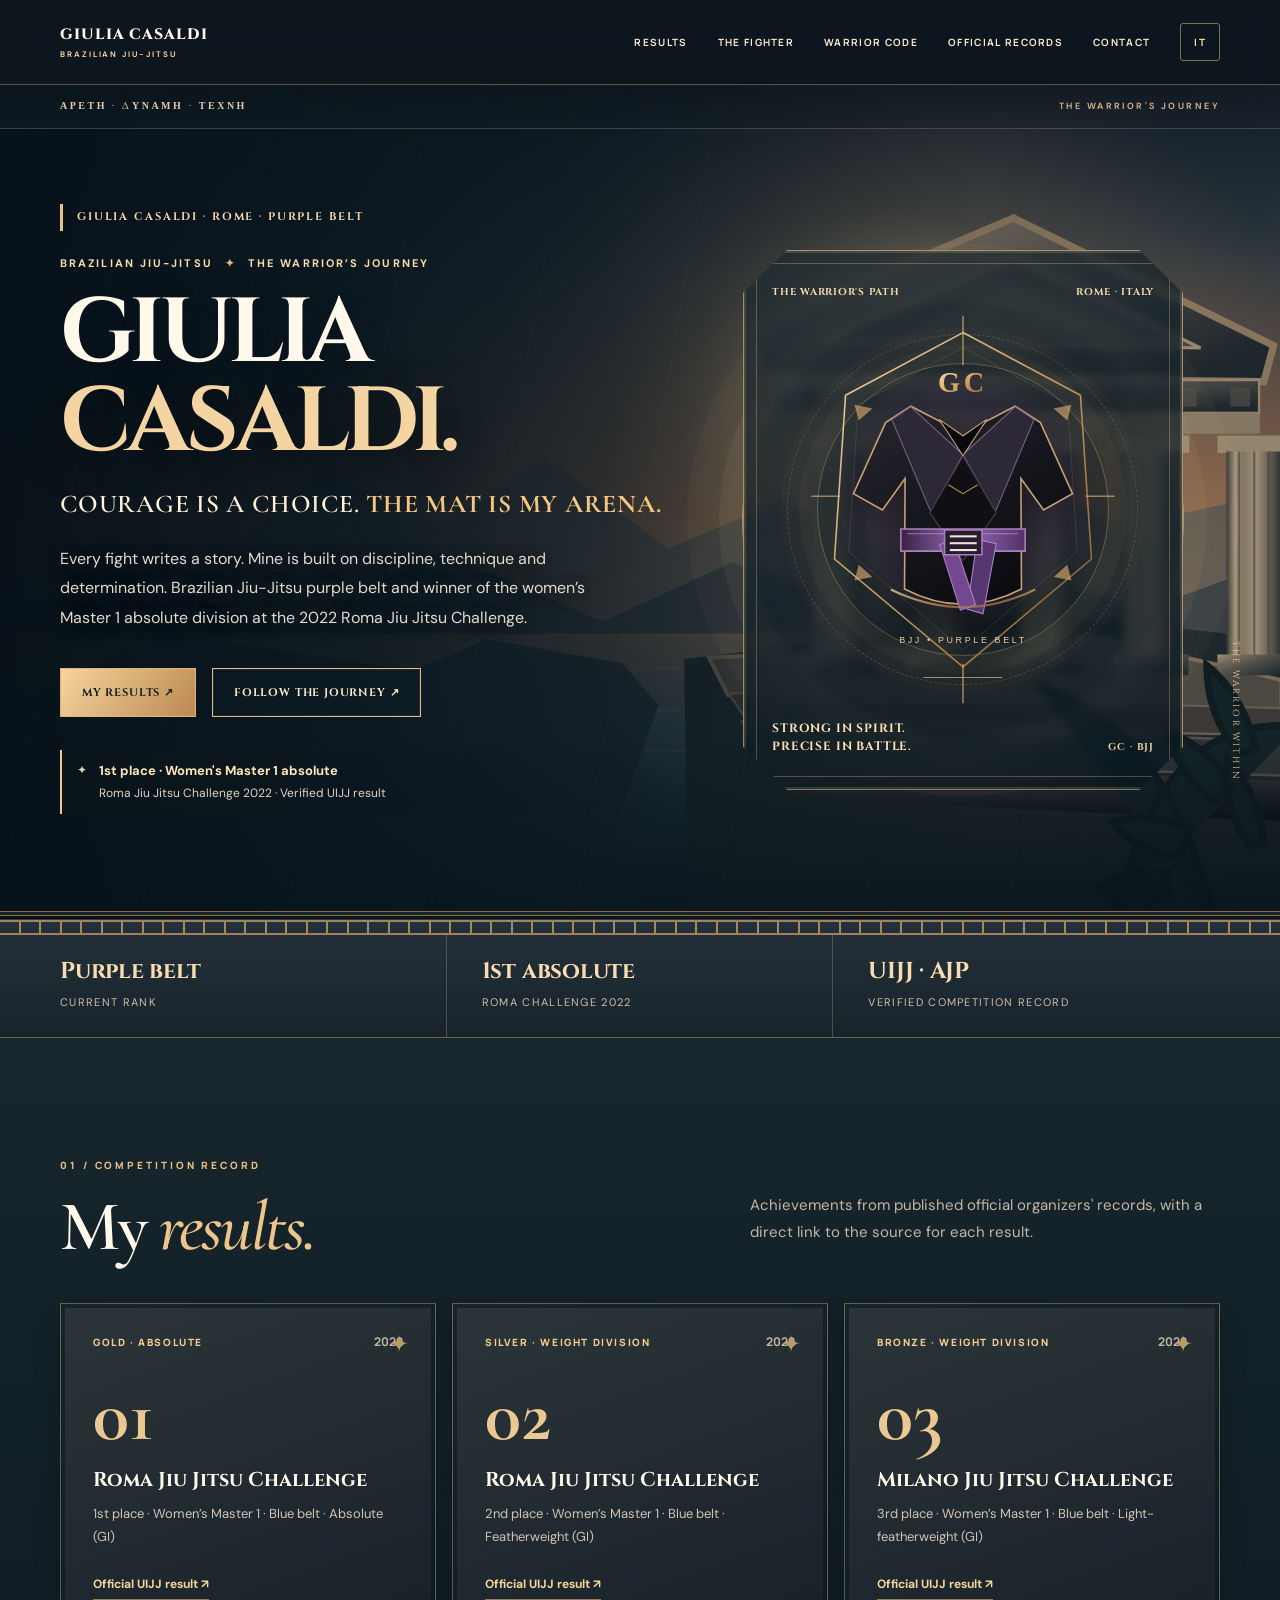
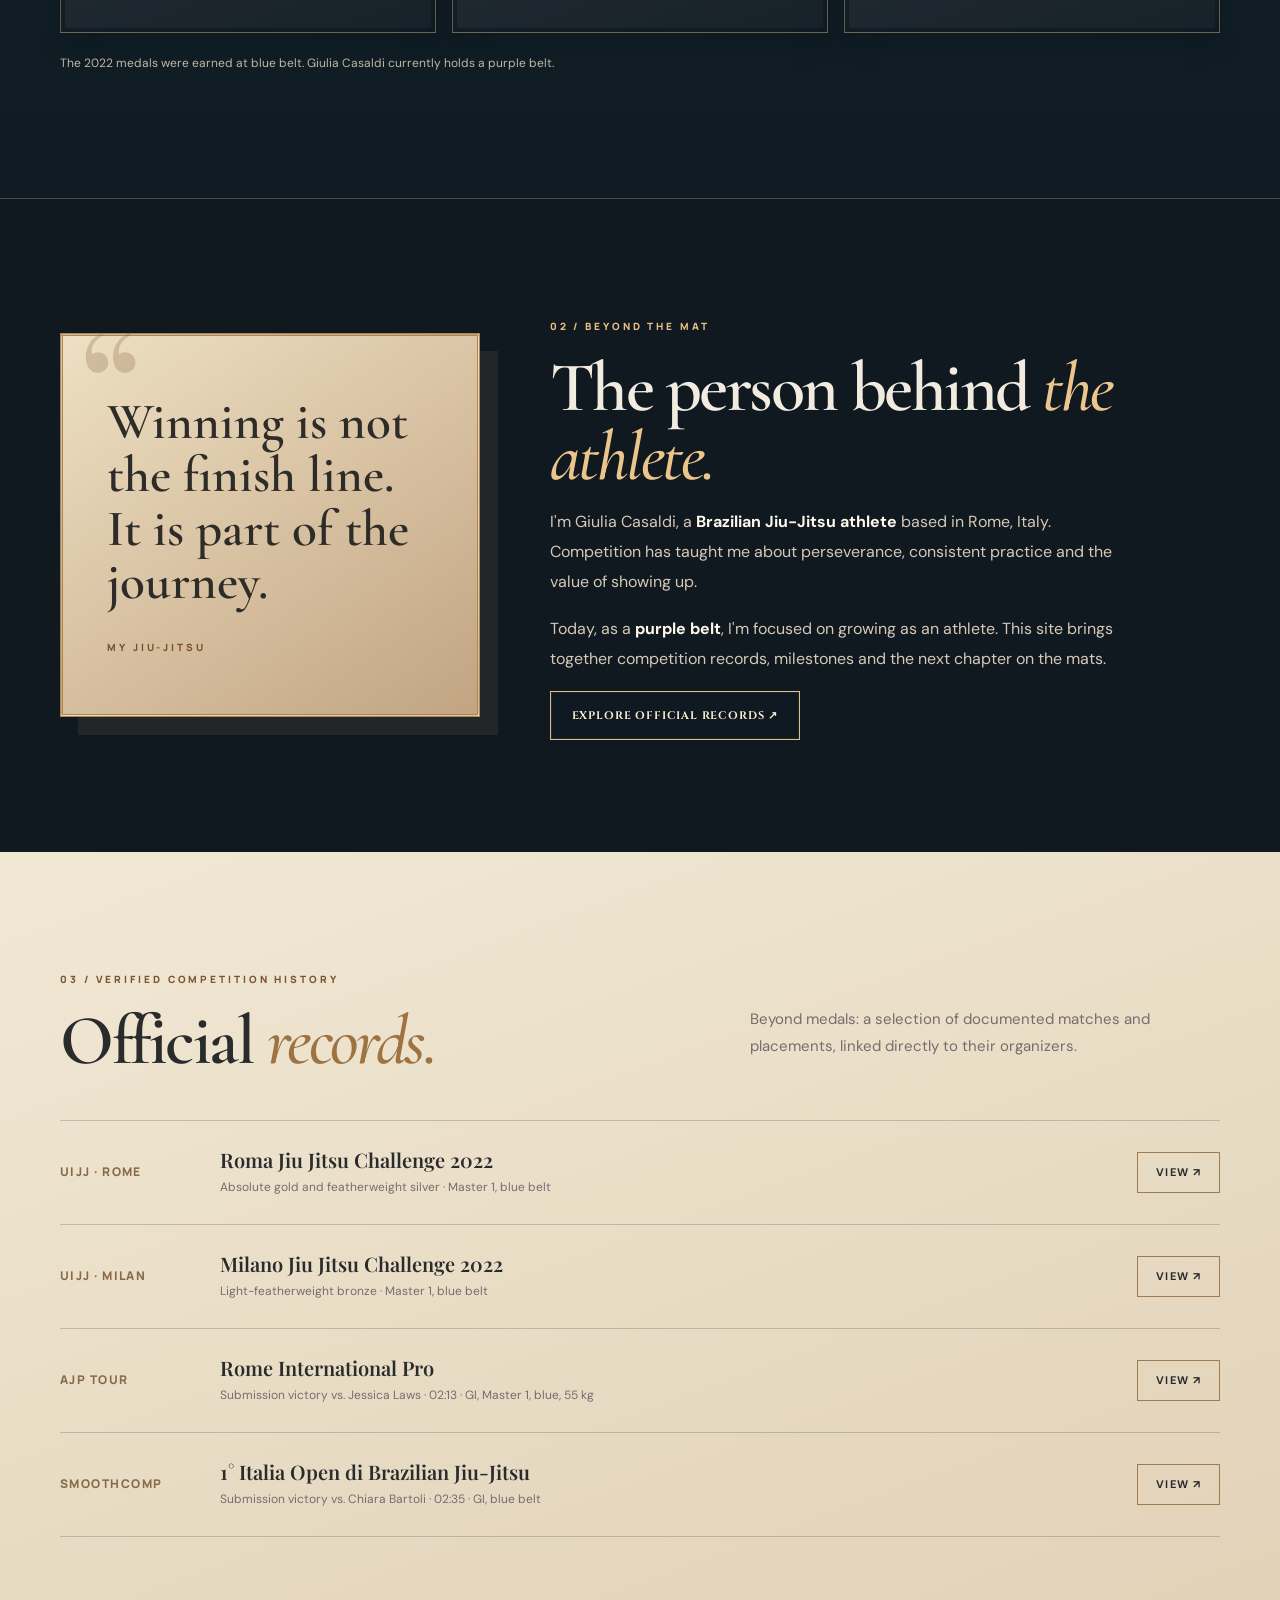
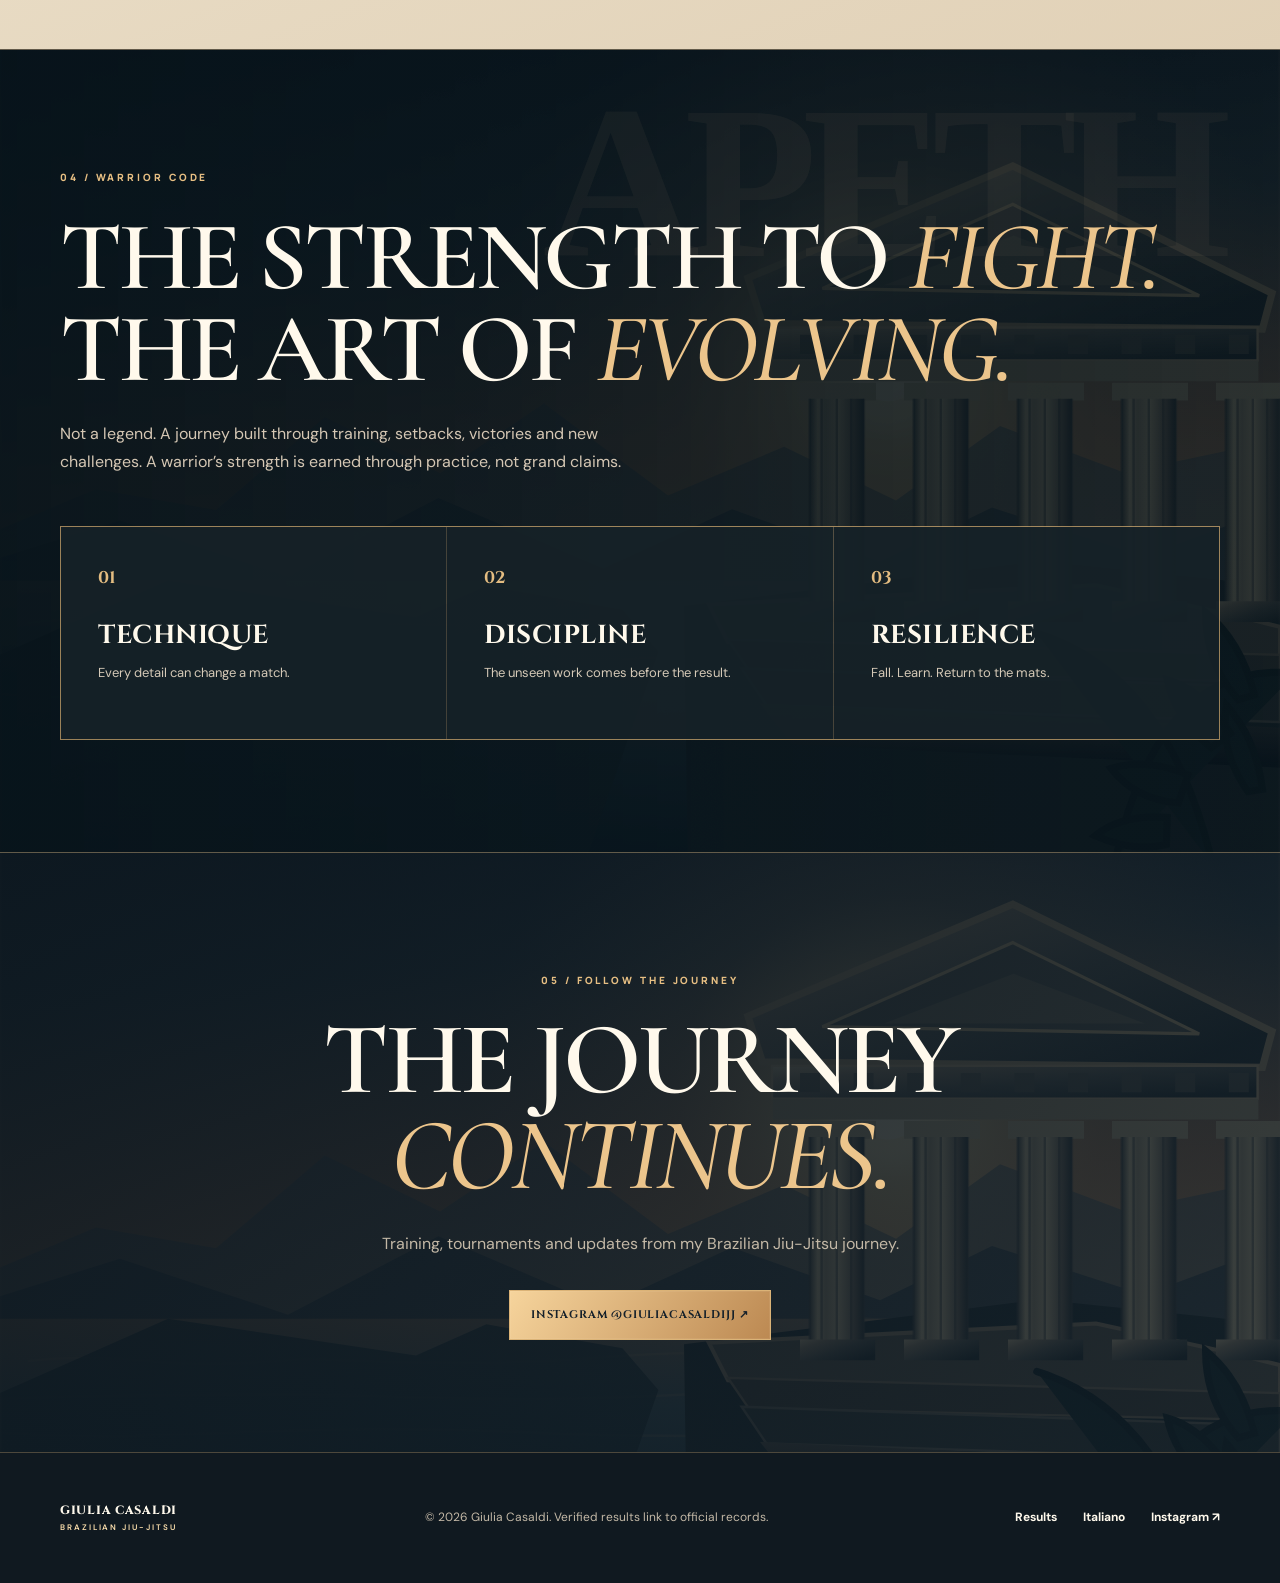
==== commit 0de78d0d: "fix: expose bilingual language switch in mobile BJJ navigation" ====
--- a/en/index.html
+++ b/en/index.html
@@ -13,7 +13,7 @@
 <meta property="og:type" content="profile"><meta property="og:site_name" content="Giulia Casaldi | BJJ"><meta property="og:title" content="Giulia Casaldi — Brazilian Jiu-Jitsu Athlete & Champion"><meta property="og:description" content="Purple belt BJJ athlete from Rome, Italy. Verified results from UIJJ and AJP Tour."><meta property="og:url" content="https://gcasaldi.github.io/giuliacasaldibjj/en/">
 <script type="application/ld+json">{"@context":"https://schema.org","@type":"Person","name":"Giulia Casaldi","url":"https://gcasaldi.github.io/giuliacasaldibjj/","description":"Italian Brazilian Jiu-Jitsu athlete, purple belt, winner of the women's Master 1 blue belt absolute division at the 2022 Roma Jiu Jitsu Challenge.","nationality":{"@type":"Country","name":"Italy"},"knowsAbout":["Brazilian Jiu-Jitsu","BJJ","Grappling"],"sameAs":["https://www.instagram.com/giuliacasaldijj/","https://www.uijj.org/it/elenco-gare/roma-jiu-jitsu-challenge-2022","https://ajptour.com/de/event/522/schedule/matchlist?page=7"]}</script>
 </head><body>
-<a class="skip" href="#main">Skip to content</a><header class="header"><nav class="nav wrap" aria-label="Main navigation"><a class="brand" href="#top">GIULIA CASALDI<small>BRAZILIAN JIU-JITSU</small></a><div class="navlinks"><a href="#results">Results</a><a href="#story">The fighter</a><a href="#code">Warrior code</a><a href="#sources">Official records</a><a href="#contact">Contact</a><a class="lang" href="../" lang="it" aria-label="Versione italiana">IT</a></div><details class="mobile-menu"><summary>MENU ☰</summary><div class="mobile-panel"><a href="#results">Results</a><a href="#story">The fighter</a><a href="#code">Warrior code</a><a href="#sources">Official records</a><a href="#contact">Contact</a></div></details></nav></header>
+<a class="skip" href="#main">Skip to content</a><header class="header"><nav class="nav wrap" aria-label="Main navigation"><a class="brand" href="#top">GIULIA CASALDI<small>BRAZILIAN JIU-JITSU</small></a><div class="navlinks"><a href="#results">Results</a><a href="#story">The fighter</a><a href="#code">Warrior code</a><a href="#sources">Official records</a><a href="#contact">Contact</a><a class="lang" href="../" lang="it" aria-label="Versione italiana">IT</a></div><details class="mobile-menu"><summary>MENU ☰</summary><div class="mobile-panel"><a href="#results">Results</a><a href="#story">The fighter</a><a href="#code">Warrior code</a><a href="#sources">Official records</a><a href="#contact">Contact</a><a href="../" lang="it" aria-label="Versione italiana">Italiano</a></div></details></nav></header>
 <main id="main"><section id="top" class="hero odyssey-hero"><div class="hero-chapter" aria-hidden="true"><span>ΑΡΕΤΗ · ΔΥΝΑΜΗ · ΤΕΧΝΗ</span><span>THE WARRIOR'S JOURNEY</span></div><div class="wrap hero-grid"><div class="hero-copy"><span class="eyebrow">GIULIA CASALDI · ROME · PURPLE BELT</span><div class="hero-brow">BRAZILIAN JIU-JITSU <span aria-hidden="true">✦</span> THE WARRIOR’S JOURNEY</div><h1>GIULIA<br><em>CASALDI.</em></h1><p class="hero-slogan">COURAGE IS A CHOICE. <strong>THE MAT IS MY ARENA.</strong></p><p class="hero-lead">Every fight writes a story. Mine is built on discipline, technique and determination. Brazilian Jiu-Jitsu purple belt and winner of the women’s Master 1 absolute division at the 2022 Roma Jiu Jitsu Challenge.</p><div class="cta-row"><a href="#results" class="btn btn-primary">MY RESULTS ↗</a><a href="https://www.instagram.com/giuliacasaldijj/" target="_blank" rel="noopener noreferrer" class="btn btn-secondary">FOLLOW THE JOURNEY ↗</a></div><div class="hero-proof"><span aria-hidden="true">✦</span><div><strong>1st place · Women's Master 1 absolute</strong>Roma Jiu Jitsu Challenge 2022 · Verified UIJJ result</div></div></div><div class="art" aria-label="BJJ emblem on an original illustration inspired by ancient Greece"><div class="art-inner"><div class="art-corner"><span>THE WARRIOR'S PATH</span><span>ROME · ITALY</span></div><div class="greek-medallion"><span class="medallion-orbit" aria-hidden="true"></span><img class="crest-img" src="../warrior-crest.svg" width="600" height="750" alt="Original illustrated BJJ emblem with purple belt and gi"></div><div class="art-bottom"><span>STRONG IN SPIRIT.<br>PRECISE IN BATTLE.</span><span>GC · BJJ</span></div></div><span class="art-caption">THE WARRIOR WITHIN</span></div></div></section>
 <div class="bar"><div class="wrap bar-inner"><div class="bar-item"><strong>Purple belt</strong><span>Current rank</span></div><div class="bar-item"><strong>1st absolute</strong><span>Roma Challenge 2022</span></div><div class="bar-item"><strong>UIJJ · AJP</strong><span>Verified competition record</span></div></div></div>
 <section class="section results" id="results"><div class="wrap"><div class="section-head"><div><span class="eyebrow">01 / Competition record</span><h2>My <em>results.</em></h2></div><p class="section-intro">Achievements from published official organizers' records, with a direct link to the source for each result.</p></div><div class="result-grid">
--- a/style.css
+++ b/style.css
@@ -1,5 +1,5 @@
 
-@import url('https://fonts.googleapis.com/css2?family=DM+Sans:wght@400;500;600;700&family=Manrope:wght@400;500;600;700;800&family=Playfair+Display:ital,wght@0,500;0,600;0,700;1,500;1,600&family=Barlow+Condensed:wght@500;600;700;800;900&display=swap');
+@import url('https://fonts.googleapis.com/css2?family=DM+Sans:wght@400;500;600;700&family=Manrope:wght@400;500;600;700;800&family=Playfair+Display:ital,wght@0,500;0,600;0,700;1,500;1,600&family=Barlow+Condensed:wght@500;600;700;800;900&family=Cinzel:wght@400;500;600;700;800;900&family=Cormorant+Garamond:ital,wght@0,400;0,500;0,600;0,700;1,500;1,600;1,700&display=swap');
 :root{--ink:#f5f0e9;--muted:#b5acae;--bg:#121016;--panel:#1c1721;--panel2:#27202b;--accent:#d6a46c;--accent2:#fae2bf;--line:rgba(250,235,217,.14);--black:#111015;--paper:#f4eee7;--wrap:1160px}*{box-sizing:border-box}html{scroll-behavior:smooth;scroll-padding-top:96px}body{margin:0;background:var(--bg);color:var(--ink);font:400 16px/1.75 'DM Sans',sans-serif;-webkit-font-smoothing:antialiased}a{color:inherit;text-decoration:none}a:focus-visible,button:focus-visible{outline:2px solid var(--accent);outline-offset:5px}button{font:inherit}img{max-width:100%;display:block}.wrap{width:min(calc(100% - 64px),var(--wrap));margin-inline:auto}.eyebrow{font:800 10px/1.3 'Manrope',sans-serif;letter-spacing:.29em;text-transform:uppercase;color:var(--accent)}.skip{position:absolute;left:15px;top:-55px;padding:12px;background:var(--paper);color:var(--black);z-index:40}.skip:focus{top:10px}.header{position:relative;z-index:20;border-bottom:1px solid var(--line);background:rgba(18,16,22,.94)}.nav{display:flex;align-items:center;justify-content:space-between;min-height:84px;gap:30px}.brand{font:800 14px/1 'Manrope',sans-serif;letter-spacing:.11em;white-space:nowrap}.brand small{display:block;font-size:9px;font-weight:600;letter-spacing:.27em;margin-top:8px;color:var(--accent)}.navlinks{display:flex;align-items:center;gap:30px;font:700 11px/1.4 'Manrope',sans-serif;letter-spacing:.12em;text-transform:uppercase}.navlinks a{transition:color .2s}.navlinks a:hover,.footer a:hover{color:var(--accent)}.navlinks .lang{border:1px solid var(--line);padding:11px 13px;border-radius:3px;color:var(--accent)}.hero{position:relative;isolation:isolate;overflow:hidden;background:radial-gradient(ellipse at 80% 52%,#312335 0,#161119 54%,#121016 78%)}.hero:after{content:'';position:absolute;bottom:0;left:0;right:0;height:1px;background:var(--line)}.hero-grid{min-height:675px;display:grid;grid-template-columns:1.02fr .98fr;align-items:center;gap:28px;padding-top:52px;padding-bottom:72px}.hero h1{font:600 clamp(62px,7.5vw,116px)/.98 'Playfair Display',Georgia,serif;letter-spacing:-.055em;margin:21px 0 20px}.hero h1 em{font-weight:500;color:var(--accent);font-style:italic}.hero-lead{color:#d4cbca;font-size:17px;max-width:470px;line-height:1.8}.cta-row{display:flex;align-items:center;gap:16px;flex-wrap:wrap;margin-top:35px}.btn{display:inline-flex;align-items:center;justify-content:center;gap:14px;padding:15px 23px;border:1px solid var(--accent);border-radius:3px;font:800 11px/1.4 'Manrope',sans-serif;text-transform:uppercase;letter-spacing:.14em;transition:transform .2s,background .2s,color .2s}.btn:hover{transform:translateY(-2px)}.btn-primary{background:var(--accent);color:var(--black)}.btn-secondary:hover{background:var(--accent);color:var(--black)}.hero-proof{display:flex;gap:12px;align-items:flex-start;margin-top:42px;padding-left:15px;border-left:2px solid var(--accent);font-size:13px;color:var(--muted)}.hero-proof strong{display:block;color:var(--ink);font-weight:700}.art{position:relative;min-height:560px;display:flex;align-items:center;justify-content:center}.art:before{content:'';position:absolute;width:410px;height:410px;border:1px solid rgba(214,164,108,.35);border-radius:50%;box-shadow:0 0 0 42px rgba(214,164,108,.025),0 0 0 85px rgba(214,164,108,.028),0 0 0 128px rgba(214,164,108,.015);transform:rotate(-24deg)}.art:after{content:'';position:absolute;inset:0;background:repeating-linear-gradient(-32deg,transparent 0 24px,rgba(255,255,255,.015) 25px,transparent 26px);z-index:-1}.art-inner{z-index:1;position:relative;display:grid;place-items:center;width:min(100%,410px);height:460px;border:1px solid var(--line);background:linear-gradient(142deg,rgba(91,61,78,.3),rgba(32,23,37,.7));box-shadow:25px 25px 70px rgba(0,0,0,.2)}.art-inner .gc{font:500 clamp(145px,16vw,230px)/1 'Playfair Display',serif;letter-spacing:-.14em;color:#d6a46c;text-shadow:0 25px 60px rgba(0,0,0,.34);transform:translateX(-12px)}.art-inner .gi{position:absolute;top:20px;left:22px;font:700 10px/1.4 'Manrope',sans-serif;letter-spacing:.25em;color:var(--accent2)}.art-inner .belt{position:absolute;bottom:28px;width:75%;height:16px;background:linear-gradient(90deg,#53346c 0%,#80589f 43%,#6b4485 80%,#302034 80%);box-shadow:0 9px 20px #0007;transform:rotate(-11deg)}.art-caption{position:absolute;right:-16px;bottom:26px;writing-mode:vertical-rl;text-transform:uppercase;letter-spacing:.31em;color:var(--muted);font-size:10px}.bar{border-bottom:1px solid var(--line);background:#17131a}.bar-inner{min-height:98px;display:grid;grid-template-columns:repeat(3,1fr);align-items:center}.bar-item{padding:22px 35px;border-right:1px solid var(--line)}.bar-item:first-child{padding-left:0}.bar-item:last-child{border:0}.bar-item strong{font:600 23px/1.1 'Playfair Display',serif;display:block;color:var(--accent2)}.bar-item span{font-size:11px;letter-spacing:.12em;text-transform:uppercase;color:var(--muted)}.section{padding:112px 0}.section-head{display:flex;justify-content:space-between;align-items:end;gap:24px;margin-bottom:42px}.section h2{font:600 clamp(42px,5.4vw,73px)/1.12 'Playfair Display',serif;letter-spacing:-.037em;margin:14px 0 0}.section h2 em{color:var(--accent);font-weight:500}.section-intro{max-width:470px;color:var(--muted);font-size:15px;line-height:1.8}.results{background:#1a151d}.result-grid{display:grid;grid-template-columns:repeat(3,1fr);gap:16px}.result-card{position:relative;display:flex;flex-direction:column;min-height:328px;padding:32px;background:linear-gradient(145deg,#2b202e,#201922);border:1px solid var(--line);transition:transform .2s,border-color .2s}.result-card:hover{transform:translateY(-5px);border-color:rgba(214,164,108,.6)}.result-top{display:flex;align-items:center;justify-content:space-between;gap:15px}.pill{font:800 10px/1 'Manrope',sans-serif;text-transform:uppercase;letter-spacing:.16em;color:var(--accent)}.year{color:var(--muted);font:700 12px/1 'Manrope',sans-serif}.result-number{font:600 66px/.95 'Playfair Display',serif;color:var(--accent);margin:35px 0 12px}.result-card h3{font:600 24px/1.28 'Playfair Display',serif;margin:0 0 10px}.result-card p{font-size:13px;color:var(--muted);margin:0 0 24px}.proof-link{margin-top:auto;align-self:flex-start;border-bottom:1px solid rgba(214,164,108,.65);padding-bottom:4px;color:var(--accent2);font-size:12px;font-weight:700}.proof-link:hover{color:#fff}.note{font-size:12px;color:var(--muted);margin-top:20px}.story-grid{display:grid;grid-template-columns:.77fr 1.23fr;gap:85px;align-items:center}.quote-block{padding:48px 38px;border:1px solid var(--line);background:linear-gradient(155deg,#312132,#211925);position:relative}.quote-block:before{content:'“';font:160px/1 'Playfair Display',serif;position:absolute;top:-34px;left:14px;color:#8b5e72;opacity:.4}.quote-block blockquote{font:italic 500 clamp(30px,3.5vw,46px)/1.28 'Playfair Display',serif;margin:0;position:relative}.quote-block .eyebrow{display:block;margin-top:32px}.story-copy p{font-size:16px;line-height:1.9;color:#cfc6c8;max-width:580px}.story-copy strong{color:var(--ink)}.evidence{background:var(--paper);color:#231c23}.evidence .eyebrow{color:#875d34}.evidence .section-intro{color:#746d6d}.source-list{margin:45px 0 0;border-top:1px solid rgba(38,29,38,.2)}.source{display:grid;grid-template-columns:135px 1fr auto;align-items:center;gap:25px;padding:26px 0;border-bottom:1px solid rgba(38,29,38,.2)}.source .source-label{color:#886a4b;font:800 12px/1.4 'Manrope',sans-serif;letter-spacing:.12em;text-transform:uppercase}.source h3{font:600 20px/1.3 'Playfair Display',serif;margin:0 0 4px}.source p{color:#756d70;font-size:12px;margin:0}.source a{border:1px solid #8e785f;padding:10px 18px;font-size:11px;font-weight:700;text-transform:uppercase;letter-spacing:.1em}.source a:hover{background:#252027;color:white}.contact{position:relative;background:radial-gradient(ellipse at 90% 20%,#392636,#151116 68%);text-align:center}.contact h2{font-size:clamp(48px,7vw,92px);max-width:820px;margin:18px auto 27px}.contact p{color:var(--muted);max-width:600px;margin:0 auto 32px}.contact .cta-row{justify-content:center;margin-top:0}.footer{border-top:1px solid var(--line);background:#100e12}.footer-inner{min-height:130px;display:flex;align-items:center;justify-content:space-between;gap:25px}.footer small{font-size:12px;color:var(--muted)}.footer-links{display:flex;gap:26px;font-size:12px;font-weight:700}.footer .brand{font-size:12px}.footer .brand small{margin-top:7px}.breadcrumbs{display:none}@media(min-width:1000px){.hero-copy{padding-bottom:25px}}@media(max-width:1000px){.navlinks{gap:15px}.hero-grid{min-height:unset;grid-template-columns:1fr 1fr}.art{min-height:430px}.art:before{width:310px;height:310px}.art-inner{height:360px}.result-card{padding:24px}.story-grid{gap:40px}}@media(max-width:760px){.wrap{width:min(calc(100% - 36px),var(--wrap))}.nav{min-height:73px}.navlinks{gap:10px}.navlinks a:not(.lang){display:none}.hero-grid{grid-template-columns:1fr;padding:62px 0 55px;gap:38px}.hero h1{font-size:clamp(62px,14vw,92px)}.hero-lead{font-size:16px}.hero-proof{margin-top:26px}.art{min-height:335px}.art:before{width:260px;height:260px}.art-inner{height:310px;width:min(86%,340px)}.art-inner .gc{font-size:155px}.art-caption{right:0}.bar-inner{grid-template-columns:1fr 1fr}.bar-item{padding:18px 16px}.bar-item:nth-child(2){border:0}.bar-item:last-child{grid-column:span 2;padding-left:0;border-top:1px solid var(--line)}.bar-item strong{font-size:20px}.section{padding:78px 0}.section-head{display:block}.section-intro{margin-top:18px}.result-grid{grid-template-columns:1fr}.result-card{min-height:275px}.result-number{margin:25px 0 8px}.story-grid{grid-template-columns:1fr}.quote-block{padding:38px 28px}.source{grid-template-columns:1fr auto;gap:10px}.source-label{grid-column:1/-1}.source h3{font-size:18px}.source a{padding:10px}.footer-inner{display:grid;justify-items:start;gap:20px;padding:30px 0}}@media(prefers-reduced-motion:reduce){html{scroll-behavior:auto}*,*:before,*:after{transition-duration:.01ms!important;animation-duration:.01ms!important}}
 /* WARRIOR EDITION — original cinematic BJJ identity */
 :root{--bg:#0b0a0d;--panel:#18131b;--panel2:#211827;--accent:#e0b077;--accent2:#ffe4bb;--ink:#f9f3ee;--muted:#b9abaf;--paper:#f1ebe3;--line:rgba(236,196,154,.17)}
@@ -37,3 +37,165 @@
 @media(max-width:1000px){.hero h1{font-size:clamp(94px,12vw,137px)}.art{min-height:510px}.art-inner{height:490px}.crest-img{height:355px}.art:before{height:430px}.hero-grid{min-height:630px}.art-corner{font-size:8px}.art-caption{right:0}}
 @media(max-width:760px){.hero{min-height:0}.hero-grid{grid-template-columns:1fr;min-height:0;padding:56px 0 48px;gap:15px}.hero h1{font-size:clamp(87px,18vw,139px);margin:26px 0 27px}.hero-brow{font-size:9px}.hero-slogan{font-size:clamp(19px,5.6vw,27px)}.art{transform:none;min-height:400px}.art-inner{width:min(92%,385px);height:410px;padding:23px}.art:before{height:345px;width:83%}.crest-img{height:295px;margin:-14px auto}.art-caption{right:0;font-size:8px}.bar-item strong{font-size:27px}.section h2{font-size:clamp(54px,12vw,80px)}.code-heading h2{font-size:clamp(52px,11vw,77px)}.code-grid{grid-template-columns:1fr}.code-card{min-height:0;padding:27px}.code-card h3{margin:9px 0;font-size:31px}.contact h2{font-size:clamp(55px,12vw,85px)}
 .mobile-menu{display:block;margin-left:auto;position:relative}.mobile-menu summary{list-style:none;border:1px solid var(--line);padding:10px 12px;font:800 10px/1.5 'Manrope',sans-serif;letter-spacing:.12em;cursor:pointer}.mobile-menu summary::-webkit-details-marker{display:none}.mobile-panel{position:absolute;right:0;top:calc(100% + 12px);min-width:235px;z-index:50;display:flex;flex-direction:column;background:#1c1521;border:1px solid rgba(224,176,119,.3);box-shadow:0 20px 45px #0009}.mobile-panel a{padding:12px 18px;border-bottom:1px solid var(--line);font:700 12px/1.4 'DM Sans',sans-serif}.mobile-panel a:last-child{border:0}.navlinks .lang{margin-left:auto;font-size:10px}}
+
+/* === AEGEAN ODYSSEY — BJJ WARRIOR EDITION ===
+   Original ancient-Greek-inspired visual language; no videogame logos or assets. */
+:root {
+ --bg:#101a20;--panel:#18232a;--panel2:#253039;
+ --accent:#e3b976;--accent2:#ffe2ae;--ink:#fff9ec;
+ --muted:#c3b8a6;--paper:#eadfc9;
+ --line:rgba(233,195,135,.27);--black:#101a20
+}
+body {background:#101820;color:var(--ink)}
+.header {background:rgba(13,23,30,.94);border-color:rgba(233,195,135,.36);box-shadow:0 3px 30px rgba(6,13,20,.32)}
+.brand{font-family:'Cinzel',Georgia,serif;font-size:15px;font-weight:800;letter-spacing:.06em}
+.brand small{color:var(--accent2);font-family:'DM Sans',sans-serif;letter-spacing:.24em;font-size:8px}
+.navlinks a{color:#f6ead4}
+.navlinks .lang{color:#ffdfac;border-color:rgba(233,195,135,.52)}
+.navlinks a:hover{color:#ffdea4}
+.hero.odyssey-hero {
+ position:relative;isolation:isolate;min-height:780px;
+ background:
+ linear-gradient(90deg,rgba(7,17,25,.99) 0%,rgba(9,22,30,.94) 28%,rgba(12,24,32,.80) 47%,rgba(11,22,30,.31) 77%,rgba(9,20,28,.32) 100%),
+ linear-gradient(0deg,rgba(7,17,25,.89),transparent 22%,transparent 77%,rgba(7,17,25,.33)),
+ url('./aegean-temple.svg') center center / cover no-repeat;
+}
+.hero.odyssey-hero:before {content:"";position:absolute;inset:0;z-index:-1;opacity:.28;
+ background:repeating-linear-gradient(100deg,transparent 0 140px,rgba(238,207,162,.06) 141px,transparent 142px);pointer-events:none}
+.hero.odyssey-hero:after{content:"";position:absolute;bottom:0;left:0;right:0;height:8px;background:linear-gradient(#a88153 0 1px,#1a2830 1px 4px,#ad8450 4px 5px,transparent 5px);opacity:.8}
+.hero-chapter{
+ position:absolute;z-index:2;left:0;top:0;right:0;
+ display:flex;align-items:center;justify-content:space-between;gap:15px;
+ padding:15px max(calc((100% - 1160px)/2),32px);
+ border-bottom:1px solid rgba(238,206,159,.21);
+ background:linear-gradient(90deg,rgba(12,24,32,.89),rgba(34,34,38,.18));
+ color:#ead4b2;font:600 10px/1.3 'Cinzel',Georgia,serif;letter-spacing:.25em
+}
+.hero-chapter span:last-child{font-family:'DM Sans',sans-serif;font-size:9px;letter-spacing:.27em;color:#e2c195}
+.hero-grid{min-height:785px;grid-template-columns:1.1fr .9fr;gap:18px;padding-top:116px;padding-bottom:80px}
+.hero-copy{max-width:640px}
+.hero .eyebrow{font:700 11px/1.5 'Cinzel',Georgia,serif;letter-spacing:.17em;border:none;border-left:3px solid #e8c18b;padding:5px 0 5px 14px;background:none;color:#f1d7a9}
+.hero-brow{font:700 11px/1.5 'DM Sans',sans-serif;color:#f7ddad;letter-spacing:.19em;margin-top:24px}
+.hero h1{font:700 clamp(65px,7.1vw,104px)/.98 'Cinzel',Georgia,serif;letter-spacing:-.055em;margin:18px 0 22px;text-shadow:0 12px 38px #07111c}
+.hero h1 em{font-style:normal;font-weight:700;color:#f3d4a2;-webkit-text-stroke:0;text-shadow:0 10px 38px rgba(0,0,0,.55)}
+.hero-slogan{font:600 clamp(20px,2vw,29px)/1.16 'Cormorant Garamond',Georgia,serif;letter-spacing:.03em;margin:0 0 25px;color:#fff4da}
+.hero-slogan strong{font-weight:700;color:#f5c782}
+.hero-lead{max-width:530px;line-height:1.85;color:#e3dacd;font-size:16px;text-shadow:0 3px 15px #07131bc9}
+.btn{font-family:'Cinzel',Georgia,serif;letter-spacing:.075em;font-size:11px;font-weight:700;border-radius:0;padding:16px 21px;clip-path:none;box-shadow:inset 0 0 0 1px rgba(255,242,207,.07)}
+.btn-primary{background:linear-gradient(125deg,#f6d49c,#bc8952);color:#14202a;border:1px solid #dbb377}
+.btn-primary:hover{background:#ffe3ab}
+.btn-secondary{background:rgba(13,28,37,.45);border-color:#e2bd83;color:#fae9cb}
+.btn-secondary:hover{background:#e1bd83;color:#14202a}
+.hero-proof{margin-top:33px;padding:10px 0 10px 15px;border-left-color:#edca94;background:linear-gradient(90deg,rgba(11,20,26,.52),transparent);font-size:12px;color:#e2d4c3}
+.hero-proof strong{font-size:13px;color:#ffe5bc}
+.art{min-height:575px;transform:none;align-items:center}
+.art:before{
+ width:440px;height:440px;border-radius:50%;
+ border:1px solid rgba(255,216,150,.54);transform:none;
+ box-shadow:0 0 0 23px rgba(235,195,134,.06),0 0 0 55px rgba(235,195,134,.035);
+ background:radial-gradient(circle,rgba(232,190,119,.11),transparent 73%);
+}
+.art:after{background:none}
+.art-inner{
+ width:min(100%,440px);height:540px;clip-path:polygon(10% 0,90% 0,100% 8%,100% 92%,90% 100%,10% 100%,0 92%,0 8%);
+ background:linear-gradient(155deg,rgba(30,43,49,.72),rgba(8,22,31,.76));
+ border:1px solid rgba(237,204,146,.66);outline:none;
+ box-shadow:0 35px 65px rgba(5,13,20,.55),inset 0 0 0 2px rgba(223,188,136,.18);
+ backdrop-filter:blur(4px);
+ padding:34px 28px;
+}
+.art-inner:before{content:"";position:absolute;inset:12px;transform:none;border:1px solid rgba(239,200,139,.30);pointer-events:none}
+.art-corner{font:700 10px/1.5 'Cinzel',Georgia,serif;letter-spacing:.075em;color:#f5dbb1}
+.art-corner span:last-child{color:#f5dbb1}
+.art-bottom{font:700 12px/1.5 'Cinzel',Georgia,serif;letter-spacing:.07em;color:#ffe4b6}
+.art-bottom span:last-child{color:#efd0a0}
+.greek-medallion{position:relative;display:grid;place-items:center;flex:1;min-height:0;width:100%}
+.greek-medallion:before{content:"";position:absolute;width:76%;aspect-ratio:1;border:1px solid rgba(237,198,140,.34);border-radius:50%;box-shadow:0 0 0 18px rgba(231,182,117,.045),0 0 0 36px rgba(231,182,117,.025)}
+.medallion-orbit{position:absolute;width:92%;aspect-ratio:1;border-radius:50%;border:1px dashed rgba(234,199,151,.2);transform:rotate(-18deg)}
+.crest-img{position:relative;z-index:1;height:395px;max-width:100%;width:100%;margin:-13px auto;object-fit:contain;filter:drop-shadow(0 16px 24px #000a)}
+.art-caption{right:-23px;bottom:26px;color:#f1d1a4;font-family:'Cinzel',Georgia,serif;font-size:9px;letter-spacing:.24em}
+.bar{background:linear-gradient(180deg,#25313a,#18242c);border-bottom:1px solid rgba(219,176,113,.40)}
+.bar:before{content:"";display:block;height:11px;border-top:2px solid #c9a16a;border-bottom:2px solid #c9a16a;opacity:.74;background:repeating-linear-gradient(90deg,transparent 0 19px,#d0a76e 19px 21px,transparent 21px 39px,#d0a76e 39px 41px)}
+.bar-item{border-right:1px solid rgba(232,198,146,.25)}
+.bar-item strong{font:700 23px/1.3 'Cinzel',Georgia,serif;color:#f9ddb2;text-transform:none;letter-spacing:-.01em}
+.bar-item span{color:#cfbfab}
+.section h2{font:600 clamp(50px,5.5vw,77px)/.98 'Cormorant Garamond',Georgia,serif;letter-spacing:-.035em;text-transform:none}
+.section h2 em{font-style:italic;color:#ecc58c}
+.results{background:linear-gradient(180deg,#17252c,#0e1b23);border-bottom:1px solid rgba(225,185,126,.25)}
+.eyebrow{color:#e7bf83}
+.result-card{
+ clip-path:none;min-height:330px;
+ background:linear-gradient(160deg,rgba(45,55,59,.93),rgba(23,33,41,.97));
+ border:1px solid rgba(238,199,145,.34);
+ box-shadow:inset 0 0 0 4px rgba(12,23,30,.6),0 10px 25px rgba(0,0,0,.18)
+}
+.result-card:before{content:"✦";font:24px/1 Georgia,serif;color:#bc9b6b;right:26px;top:28px;width:auto;height:auto;border:0;transform:none}
+.result-card h3{font:700 20px/1.3 'Cinzel',Georgia,serif;text-transform:none}
+.result-number{font:700 75px/.95 'Cormorant Garamond',Georgia,serif;margin:32px 0 16px;color:#eac891}
+.result-card .pill{color:#f3cd8c}
+.result-card p{color:#d1c4b6}
+.result-card:hover{border-color:#eac38c;box-shadow:0 15px 40px rgba(5,11,18,.3)}
+.proof-link{color:#f7d69a}
+.story-grid{gap:70px}
+.quote-block{
+ background:linear-gradient(145deg,#eee0c3,#c2a482);
+ color:#2e2c29;border:3px double #aa8556;
+ box-shadow:18px 18px 0 rgba(195,154,102,.1);padding:60px 44px;
+}
+.quote-block:before{color:#8f704b;opacity:.3}
+.quote-block blockquote{font:600 clamp(36px,4vw,61px)/1.04 'Cormorant Garamond',Georgia,serif;text-transform:none}
+.quote-block .eyebrow{color:#7b512f}
+.story-copy h2,.story-copy p{color:#f1ebe0}
+.story-copy p{color:#d6c9b8}
+.warrior-code{background:linear-gradient(90deg,rgba(7,19,26,.97),rgba(7,19,26,.82)),url('./aegean-temple.svg') center 56%/cover no-repeat;border-top:1px solid rgba(232,196,143,.4);border-bottom:1px solid rgba(232,196,143,.4)}
+.warrior-code:before{content:"ΑΡΕΤΗ";right:5%;top:4%;color:rgba(250,219,169,.045);font-family:'Cinzel',Georgia,serif;font-size:clamp(120px,17vw,250px)}
+.code-heading h2{font-family:'Cormorant Garamond',Georgia,serif;font-size:clamp(54px,7.6vw,112px);line-height:.95}
+.code-heading p{color:#d5c7b4;max-width:620px}
+.code-grid{background:rgba(230,190,135,.26);border:1px solid rgba(228,184,117,.55)}
+.code-card{background:rgba(15,29,36,.89);min-height:212px}
+.code-num{font:700 17px/1 'Cinzel',Georgia,serif;color:#e3bc81}
+.code-card h3{font:700 26px/1.25 'Cinzel',Georgia,serif;margin:28px 0 10px}
+.code-card p{color:#d5c9b7}
+.evidence{background:linear-gradient(160deg,#f1e8d4,#e1d1b7);color:#292b2c}
+.evidence .eyebrow{color:#795532}
+.evidence h2 em{color:#9d7342}
+.evidence .source a{border-color:#9e7c52}
+.contact{background:linear-gradient(120deg,rgba(12,23,31,.94),rgba(13,26,35,.78)),url('./aegean-temple.svg') center 35%/cover no-repeat}
+.contact h2{font:600 clamp(55px,8vw,115px)/.94 'Cormorant Garamond',Georgia,serif;text-transform:none}
+.footer{background:#101920;border-top:1px solid rgba(232,193,132,.28)}
+@media(max-width:1000px){
+ .hero h1{font-size:clamp(58px,7.9vw,90px)}
+ .hero-grid{grid-template-columns:1fr 1fr}
+ .art{min-height:490px}
+ .art-inner{height:485px;max-width:370px;padding:26px 22px}
+ .art:before{width:330px;height:330px}
+ .crest-img{height:345px}
+ .hero-chapter{padding-inline:32px}
+}
+@media(max-width:760px){
+ .hero.odyssey-hero{min-height:0;background:
+ linear-gradient(180deg,rgba(7,17,25,.88) 0%,rgba(7,17,25,.89) 42%,rgba(7,17,25,.63) 65%,rgba(7,17,25,.89) 100%),
+ url('./aegean-temple.svg') 67% center / cover no-repeat}
+ .hero-chapter{position:relative;padding:11px 18px;gap:5px;font-size:9px}
+ .hero-chapter span:last-child{font-size:8px}
+ .hero-grid{display:grid;grid-template-columns:1fr;gap:27px;min-height:0;padding:52px 0 68px}
+ .hero .eyebrow{font-size:9px}
+ .hero-brow{font-size:9px;letter-spacing:.12em}
+ .hero h1{font-size:clamp(57px,12.7vw,89px);line-height:1.02;letter-spacing:-.065em;margin:23px 0}
+ .hero-slogan{font-size:clamp(23px,5vw,33px);line-height:1.06;letter-spacing:0}
+ .hero-lead{font-size:15px}
+ .art{min-height:360px;transform:none}
+ .art:before{width:300px;height:300px}
+ .art-inner{width:min(95%,355px);height:380px;padding:24px}
+ .crest-img{height:270px}
+ .art-corner{font-size:8px}
+ .art-bottom{font-size:10px}
+ .art-caption{right:0;bottom:9px;font-size:8px}
+ .bar-item strong{font-size:18px}
+ .section h2{font-size:clamp(52px,11vw,77px)}
+ .quote-block{padding:38px 26px}
+ .code-heading h2{font-size:clamp(52px,11vw,78px)}
+ .code-card h3{font-size:24px;margin:14px 0}
+ .contact h2{font-size:clamp(63px,12vw,92px)}
+ .footer .brand{font-size:13px}
+}
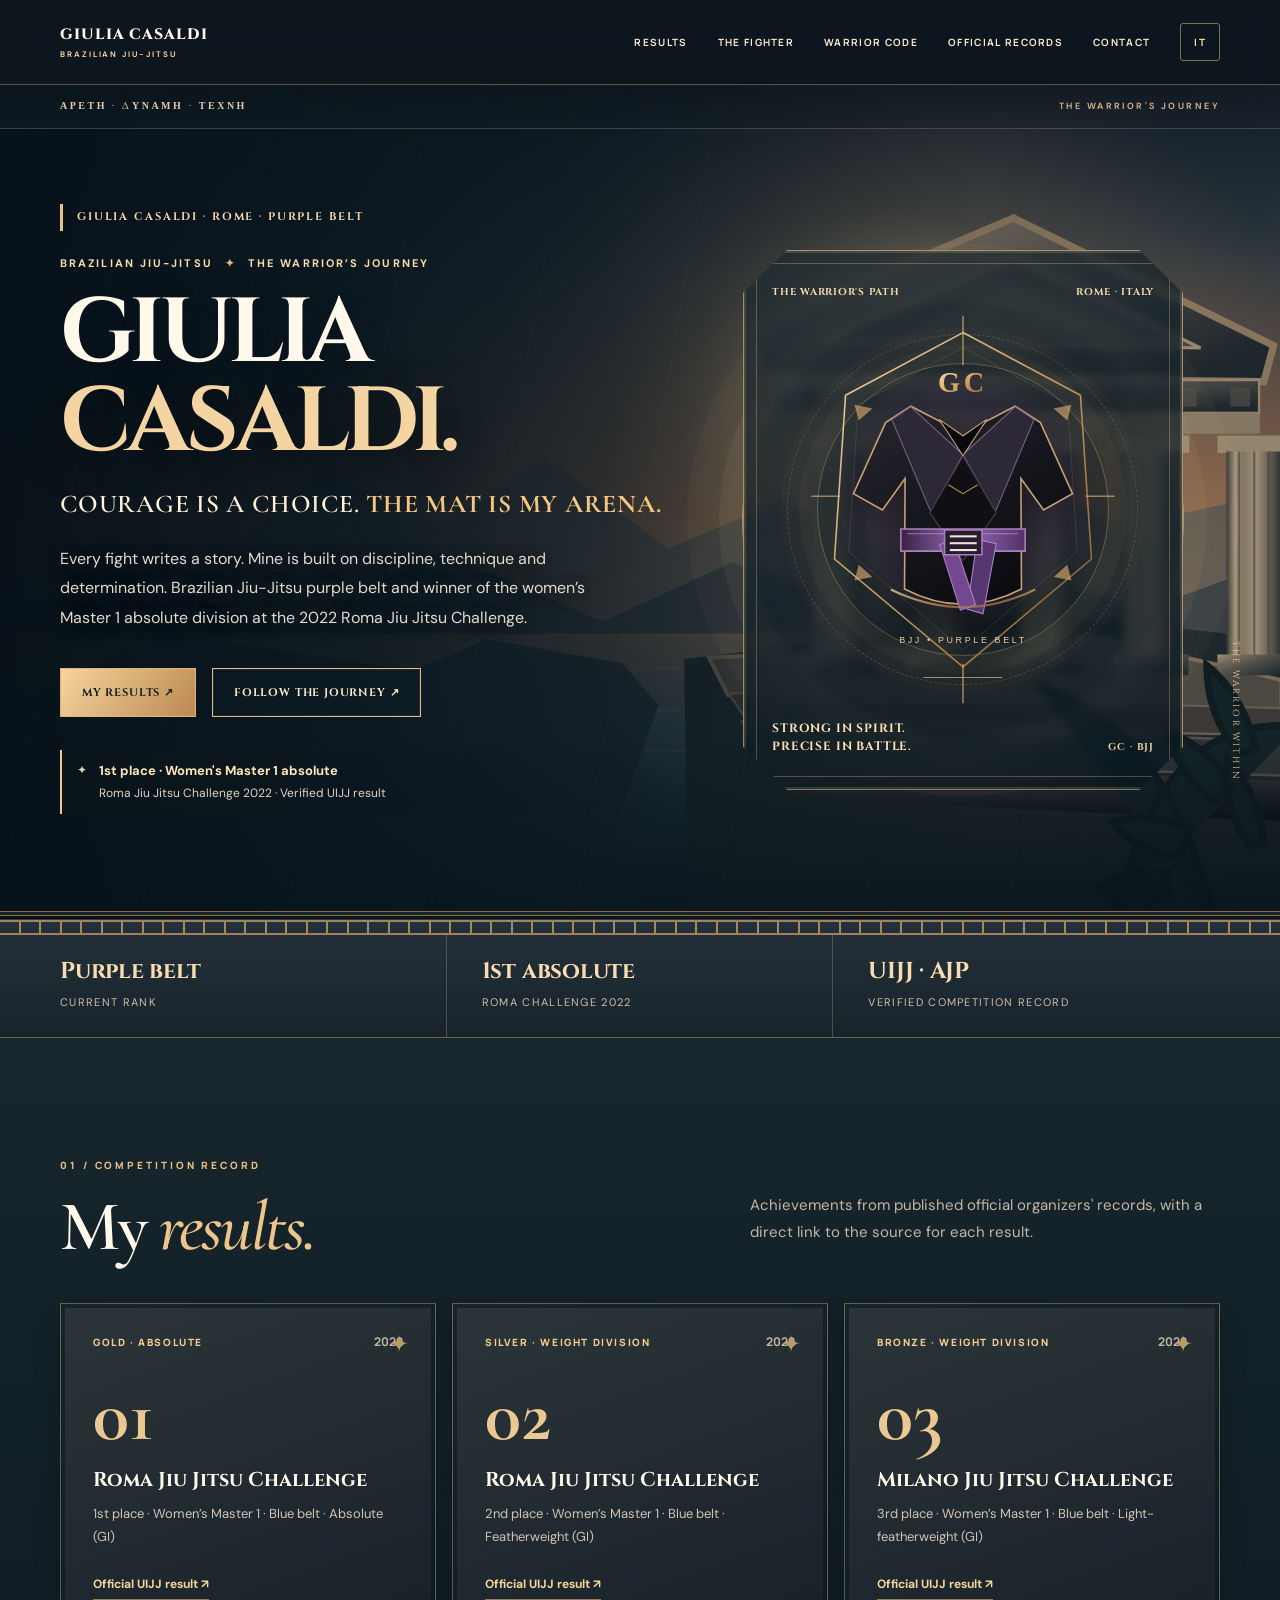
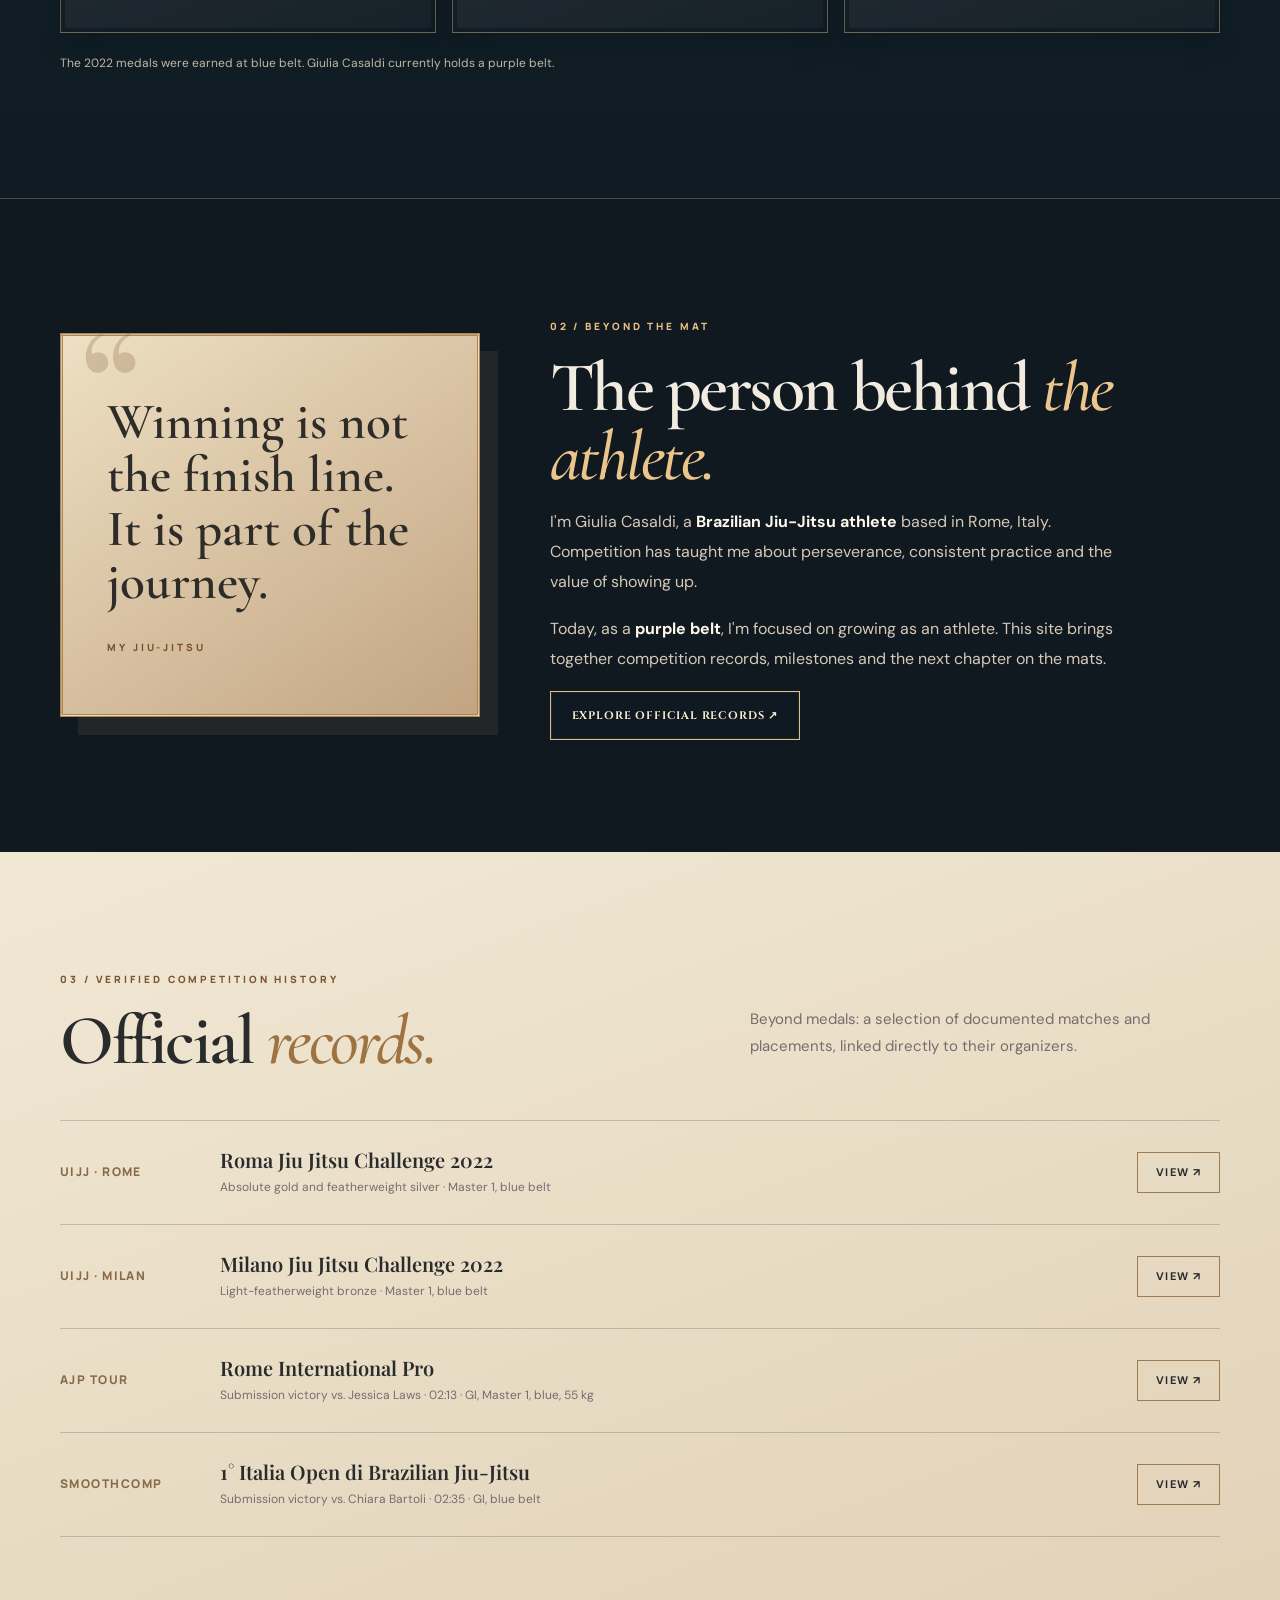
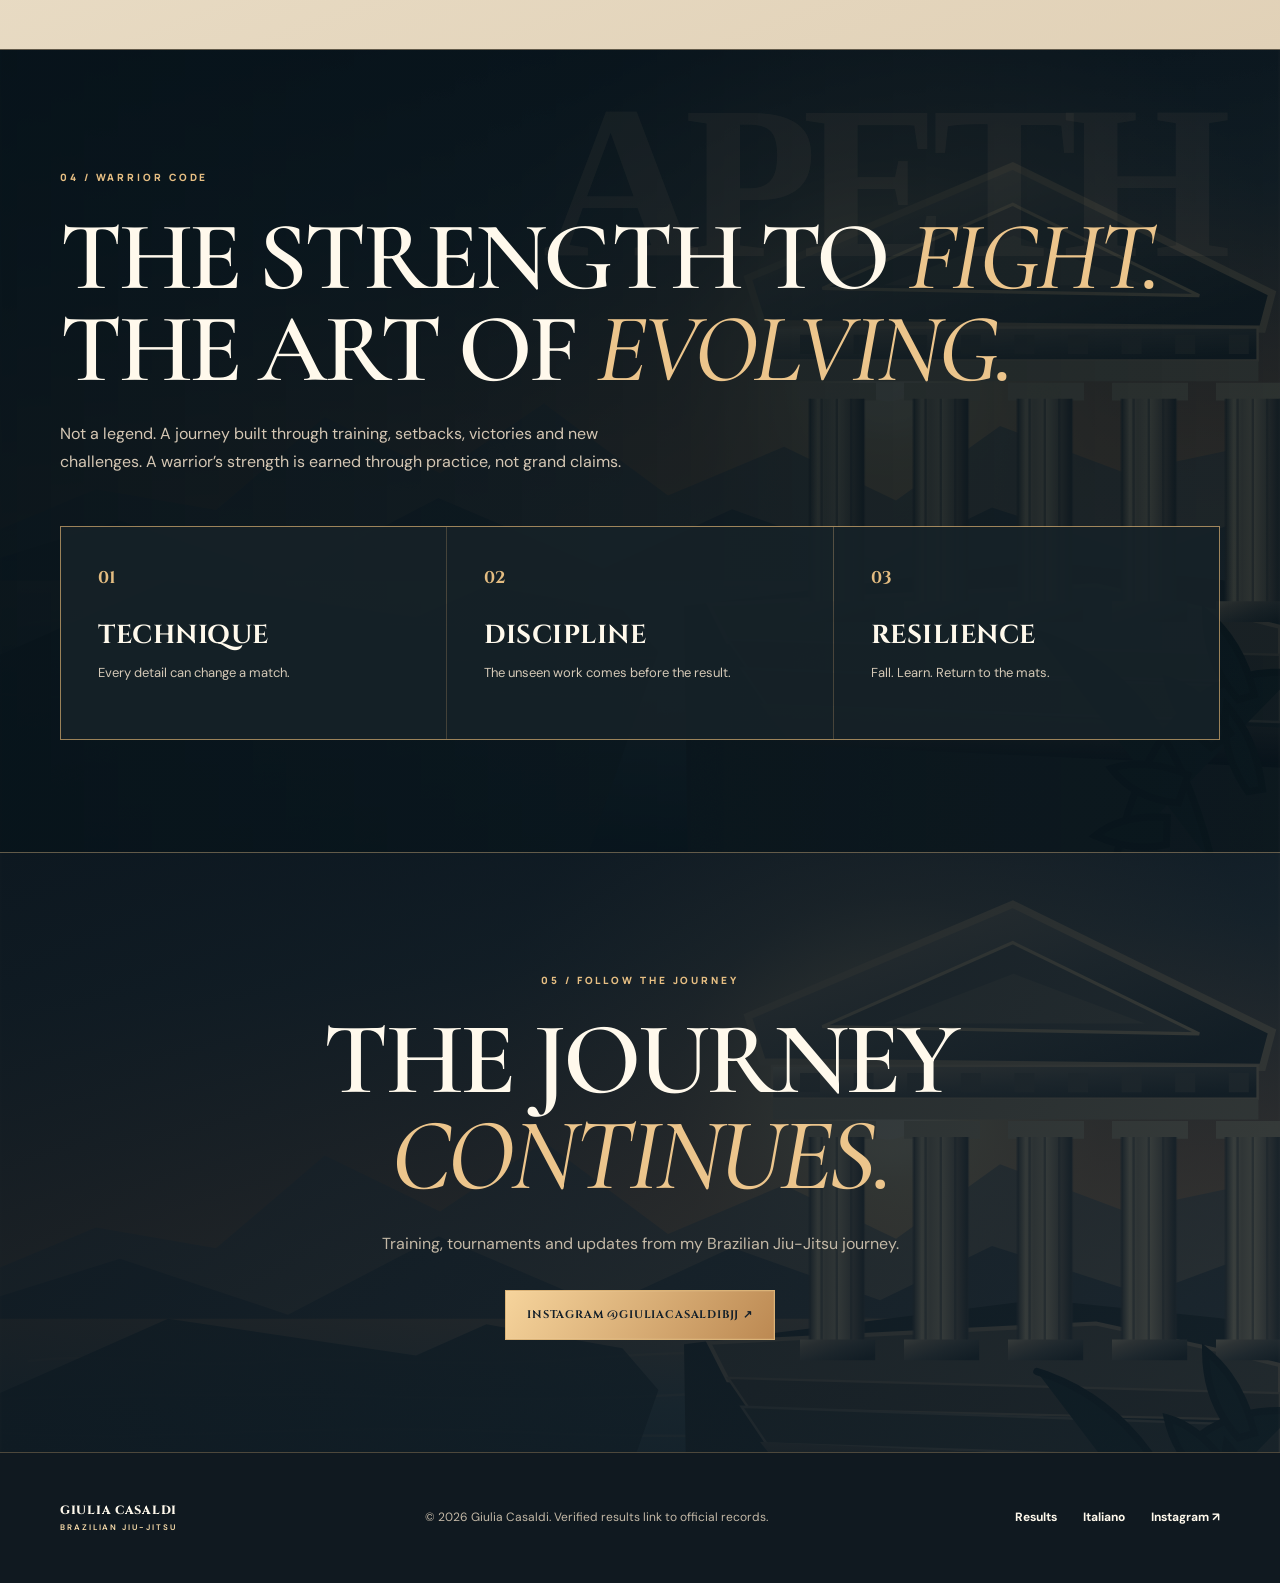
==== commit a0a3de24: "fix(bjj): correct official athlete Instagram profile in en/index.html" ====
--- a/en/index.html
+++ b/en/index.html
@@ -11,10 +11,10 @@
 <link rel="alternate" hreflang="x-default" href="https://gcasaldi.github.io/giuliacasaldibjj/">
 <link rel="icon" href="../favicon.svg" type="image/svg+xml"><link rel="stylesheet" href="../style.css">
 <meta property="og:type" content="profile"><meta property="og:site_name" content="Giulia Casaldi | BJJ"><meta property="og:title" content="Giulia Casaldi — Brazilian Jiu-Jitsu Athlete & Champion"><meta property="og:description" content="Purple belt BJJ athlete from Rome, Italy. Verified results from UIJJ and AJP Tour."><meta property="og:url" content="https://gcasaldi.github.io/giuliacasaldibjj/en/">
-<script type="application/ld+json">{"@context":"https://schema.org","@type":"Person","name":"Giulia Casaldi","url":"https://gcasaldi.github.io/giuliacasaldibjj/","description":"Italian Brazilian Jiu-Jitsu athlete, purple belt, winner of the women's Master 1 blue belt absolute division at the 2022 Roma Jiu Jitsu Challenge.","nationality":{"@type":"Country","name":"Italy"},"knowsAbout":["Brazilian Jiu-Jitsu","BJJ","Grappling"],"sameAs":["https://www.instagram.com/giuliacasaldijj/","https://www.uijj.org/it/elenco-gare/roma-jiu-jitsu-challenge-2022","https://ajptour.com/de/event/522/schedule/matchlist?page=7"]}</script>
+<script type="application/ld+json">{"@context":"https://schema.org","@type":"Person","name":"Giulia Casaldi","url":"https://gcasaldi.github.io/giuliacasaldibjj/","description":"Italian Brazilian Jiu-Jitsu athlete, purple belt, winner of the women's Master 1 blue belt absolute division at the 2022 Roma Jiu Jitsu Challenge.","nationality":{"@type":"Country","name":"Italy"},"knowsAbout":["Brazilian Jiu-Jitsu","BJJ","Grappling"],"sameAs":["https://www.instagram.com/giuliacasaldibjj/","https://www.uijj.org/it/elenco-gare/roma-jiu-jitsu-challenge-2022","https://ajptour.com/de/event/522/schedule/matchlist?page=7"]}</script>
 </head><body>
 <a class="skip" href="#main">Skip to content</a><header class="header"><nav class="nav wrap" aria-label="Main navigation"><a class="brand" href="#top">GIULIA CASALDI<small>BRAZILIAN JIU-JITSU</small></a><div class="navlinks"><a href="#results">Results</a><a href="#story">The fighter</a><a href="#code">Warrior code</a><a href="#sources">Official records</a><a href="#contact">Contact</a><a class="lang" href="../" lang="it" aria-label="Versione italiana">IT</a></div><details class="mobile-menu"><summary>MENU ☰</summary><div class="mobile-panel"><a href="#results">Results</a><a href="#story">The fighter</a><a href="#code">Warrior code</a><a href="#sources">Official records</a><a href="#contact">Contact</a><a href="../" lang="it" aria-label="Versione italiana">Italiano</a></div></details></nav></header>
-<main id="main"><section id="top" class="hero odyssey-hero"><div class="hero-chapter" aria-hidden="true"><span>ΑΡΕΤΗ · ΔΥΝΑΜΗ · ΤΕΧΝΗ</span><span>THE WARRIOR'S JOURNEY</span></div><div class="wrap hero-grid"><div class="hero-copy"><span class="eyebrow">GIULIA CASALDI · ROME · PURPLE BELT</span><div class="hero-brow">BRAZILIAN JIU-JITSU <span aria-hidden="true">✦</span> THE WARRIOR’S JOURNEY</div><h1>GIULIA<br><em>CASALDI.</em></h1><p class="hero-slogan">COURAGE IS A CHOICE. <strong>THE MAT IS MY ARENA.</strong></p><p class="hero-lead">Every fight writes a story. Mine is built on discipline, technique and determination. Brazilian Jiu-Jitsu purple belt and winner of the women’s Master 1 absolute division at the 2022 Roma Jiu Jitsu Challenge.</p><div class="cta-row"><a href="#results" class="btn btn-primary">MY RESULTS ↗</a><a href="https://www.instagram.com/giuliacasaldijj/" target="_blank" rel="noopener noreferrer" class="btn btn-secondary">FOLLOW THE JOURNEY ↗</a></div><div class="hero-proof"><span aria-hidden="true">✦</span><div><strong>1st place · Women's Master 1 absolute</strong>Roma Jiu Jitsu Challenge 2022 · Verified UIJJ result</div></div></div><div class="art" aria-label="BJJ emblem on an original illustration inspired by ancient Greece"><div class="art-inner"><div class="art-corner"><span>THE WARRIOR'S PATH</span><span>ROME · ITALY</span></div><div class="greek-medallion"><span class="medallion-orbit" aria-hidden="true"></span><img class="crest-img" src="../warrior-crest.svg" width="600" height="750" alt="Original illustrated BJJ emblem with purple belt and gi"></div><div class="art-bottom"><span>STRONG IN SPIRIT.<br>PRECISE IN BATTLE.</span><span>GC · BJJ</span></div></div><span class="art-caption">THE WARRIOR WITHIN</span></div></div></section>
+<main id="main"><section id="top" class="hero odyssey-hero"><div class="hero-chapter" aria-hidden="true"><span>ΑΡΕΤΗ · ΔΥΝΑΜΗ · ΤΕΧΝΗ</span><span>THE WARRIOR'S JOURNEY</span></div><div class="wrap hero-grid"><div class="hero-copy"><span class="eyebrow">GIULIA CASALDI · ROME · PURPLE BELT</span><div class="hero-brow">BRAZILIAN JIU-JITSU <span aria-hidden="true">✦</span> THE WARRIOR’S JOURNEY</div><h1>GIULIA<br><em>CASALDI.</em></h1><p class="hero-slogan">COURAGE IS A CHOICE. <strong>THE MAT IS MY ARENA.</strong></p><p class="hero-lead">Every fight writes a story. Mine is built on discipline, technique and determination. Brazilian Jiu-Jitsu purple belt and winner of the women’s Master 1 absolute division at the 2022 Roma Jiu Jitsu Challenge.</p><div class="cta-row"><a href="#results" class="btn btn-primary">MY RESULTS ↗</a><a href="https://www.instagram.com/giuliacasaldibjj/" target="_blank" rel="noopener noreferrer" class="btn btn-secondary">FOLLOW THE JOURNEY ↗</a></div><div class="hero-proof"><span aria-hidden="true">✦</span><div><strong>1st place · Women's Master 1 absolute</strong>Roma Jiu Jitsu Challenge 2022 · Verified UIJJ result</div></div></div><div class="art" aria-label="BJJ emblem on an original illustration inspired by ancient Greece"><div class="art-inner"><div class="art-corner"><span>THE WARRIOR'S PATH</span><span>ROME · ITALY</span></div><div class="greek-medallion"><span class="medallion-orbit" aria-hidden="true"></span><img class="crest-img" src="../warrior-crest.svg" width="600" height="750" alt="Original illustrated BJJ emblem with purple belt and gi"></div><div class="art-bottom"><span>STRONG IN SPIRIT.<br>PRECISE IN BATTLE.</span><span>GC · BJJ</span></div></div><span class="art-caption">THE WARRIOR WITHIN</span></div></div></section>
 <div class="bar"><div class="wrap bar-inner"><div class="bar-item"><strong>Purple belt</strong><span>Current rank</span></div><div class="bar-item"><strong>1st absolute</strong><span>Roma Challenge 2022</span></div><div class="bar-item"><strong>UIJJ · AJP</strong><span>Verified competition record</span></div></div></div>
 <section class="section results" id="results"><div class="wrap"><div class="section-head"><div><span class="eyebrow">01 / Competition record</span><h2>My <em>results.</em></h2></div><p class="section-intro">Achievements from published official organizers' records, with a direct link to the source for each result.</p></div><div class="result-grid">
 <article class="result-card"><div class="result-top"><span class="pill">Gold · Absolute</span><span class="year">2022</span></div><div class="result-number">01</div><h3>Roma Jiu Jitsu Challenge</h3><p>1st place · Women’s Master 1 · Blue belt · Absolute (GI)</p><a class="proof-link" href="https://www.uijj.org/it/elenco-gare/roma-jiu-jitsu-challenge-2022" target="_blank" rel="noopener noreferrer">Official UIJJ result ↗</a></article>
@@ -28,6 +28,6 @@
 <div class="source"><span class="source-label">Smoothcomp</span><div><h3>1° Italia Open di Brazilian Jiu-Jitsu</h3><p>Submission victory vs. Chiara Bartoli · 02:35 · GI, blue belt</p></div><a href="https://bjjitalia.smoothcomp.com/en/event/7042/schedule/matchlist" target="_blank" rel="noopener noreferrer">View ↗</a></div>
 </div></div></section>
 <section class="section warrior-code" id="code" aria-labelledby="code-title"><div class="wrap"><div class="code-heading"><span class="eyebrow">04 / Warrior code</span><h2 id="code-title">THE STRENGTH TO <em>FIGHT.</em><br>THE ART OF <em>EVOLVING.</em></h2><p>Not a legend. A journey built through training, setbacks, victories and new challenges. A warrior’s strength is earned through practice, not grand claims.</p></div><div class="code-grid"><div class="code-card"><span class="code-num">01</span><h3>TECHNIQUE</h3><p>Every detail can change a match.</p></div><div class="code-card"><span class="code-num">02</span><h3>DISCIPLINE</h3><p>The unseen work comes before the result.</p></div><div class="code-card"><span class="code-num">03</span><h3>RESILIENCE</h3><p>Fall. Learn. Return to the mats.</p></div></div></div></section>
-<section class="section contact" id="contact"><div class="wrap"><span class="eyebrow">05 / Follow the journey</span><h2>THE JOURNEY <em>CONTINUES.</em></h2><p>Training, tournaments and updates from my Brazilian Jiu-Jitsu journey.</p><div class="cta-row"><a class="btn btn-primary" href="https://www.instagram.com/giuliacasaldijj/" target="_blank" rel="noopener noreferrer">Instagram @giuliacasaldijj ↗</a></div></div></section></main>
-<footer class="footer"><div class="wrap footer-inner"><a class="brand" href="#top">GIULIA CASALDI<small>BRAZILIAN JIU-JITSU</small></a><small>© 2026 Giulia Casaldi. Verified results link to official records.</small><div class="footer-links"><a href="#results">Results</a><a href="../" lang="it">Italiano</a><a href="https://www.instagram.com/giuliacasaldijj/" target="_blank" rel="noopener noreferrer">Instagram ↗</a></div></div></footer>
+<section class="section contact" id="contact"><div class="wrap"><span class="eyebrow">05 / Follow the journey</span><h2>THE JOURNEY <em>CONTINUES.</em></h2><p>Training, tournaments and updates from my Brazilian Jiu-Jitsu journey.</p><div class="cta-row"><a class="btn btn-primary" href="https://www.instagram.com/giuliacasaldibjj/" target="_blank" rel="noopener noreferrer">Instagram @giuliacasaldibjj ↗</a></div></div></section></main>
+<footer class="footer"><div class="wrap footer-inner"><a class="brand" href="#top">GIULIA CASALDI<small>BRAZILIAN JIU-JITSU</small></a><small>© 2026 Giulia Casaldi. Verified results link to official records.</small><div class="footer-links"><a href="#results">Results</a><a href="../" lang="it">Italiano</a><a href="https://www.instagram.com/giuliacasaldibjj/" target="_blank" rel="noopener noreferrer">Instagram ↗</a></div></div></footer>
 </body></html>
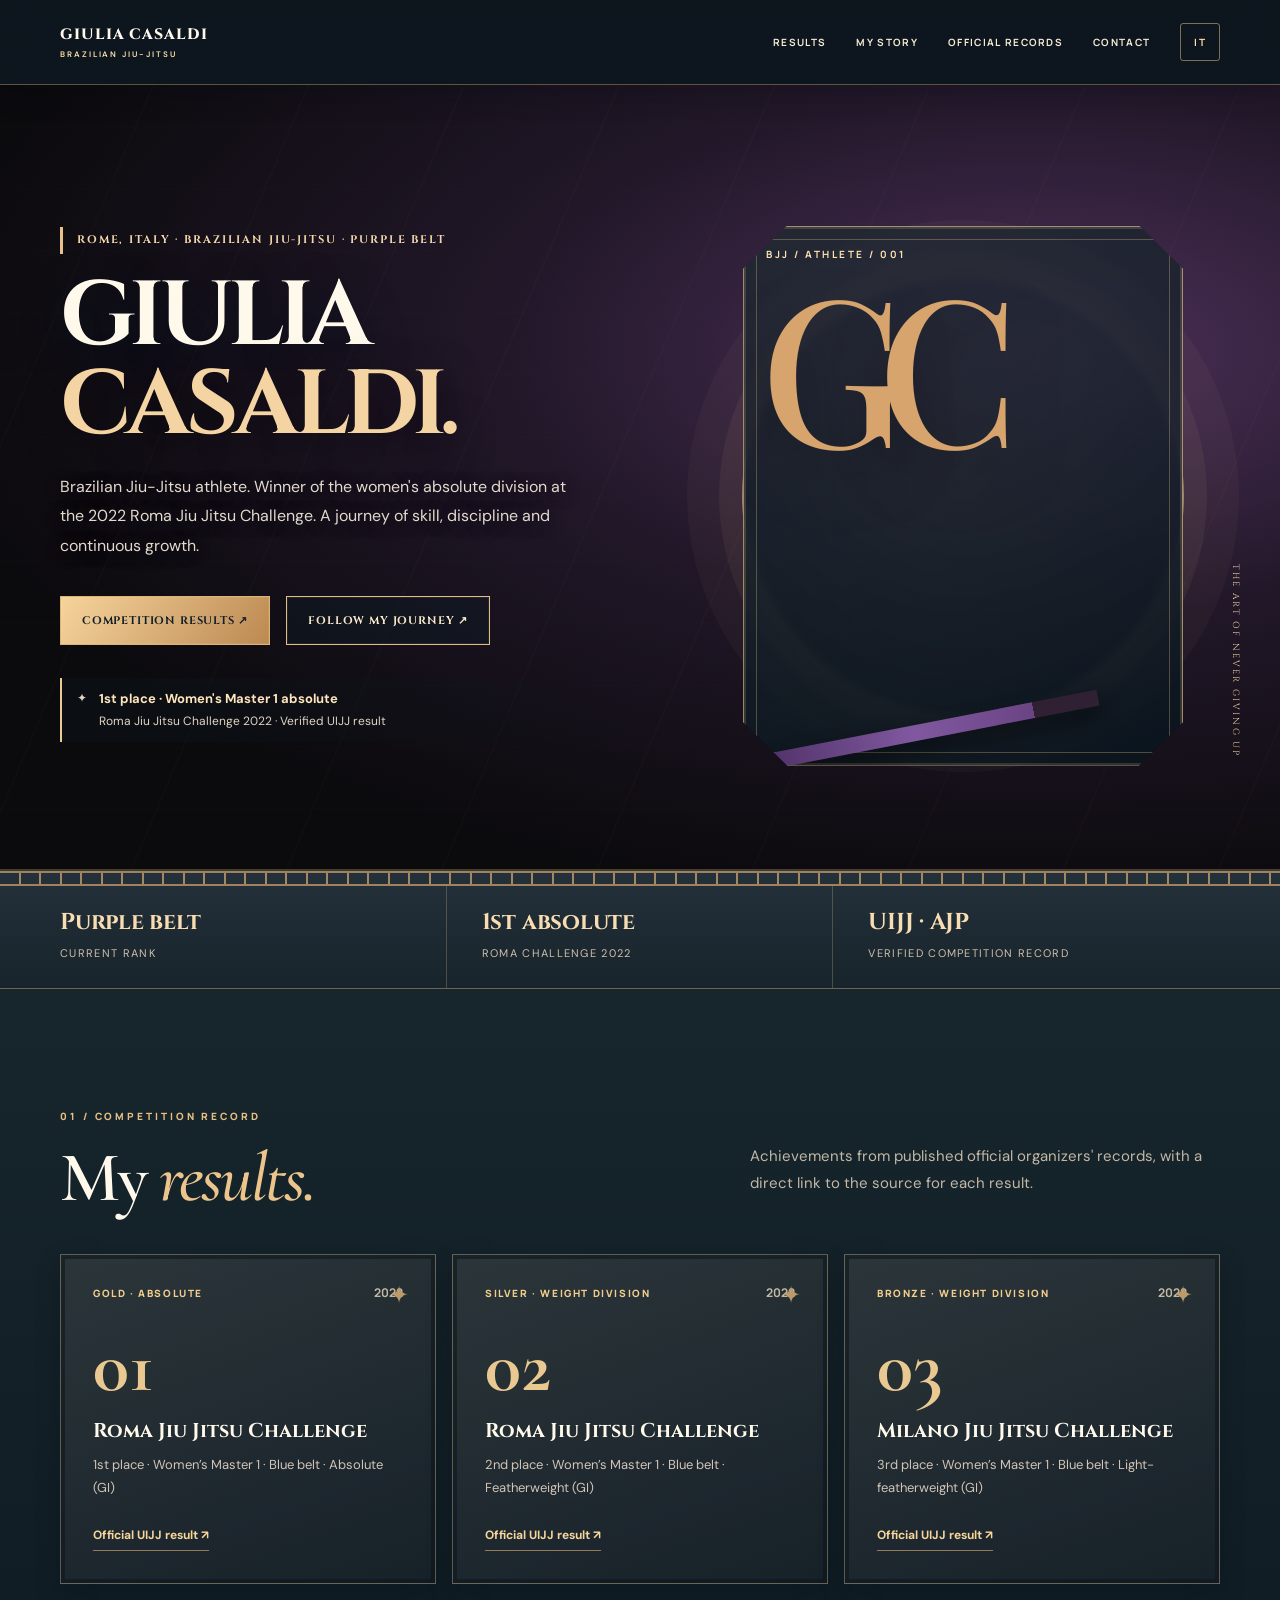
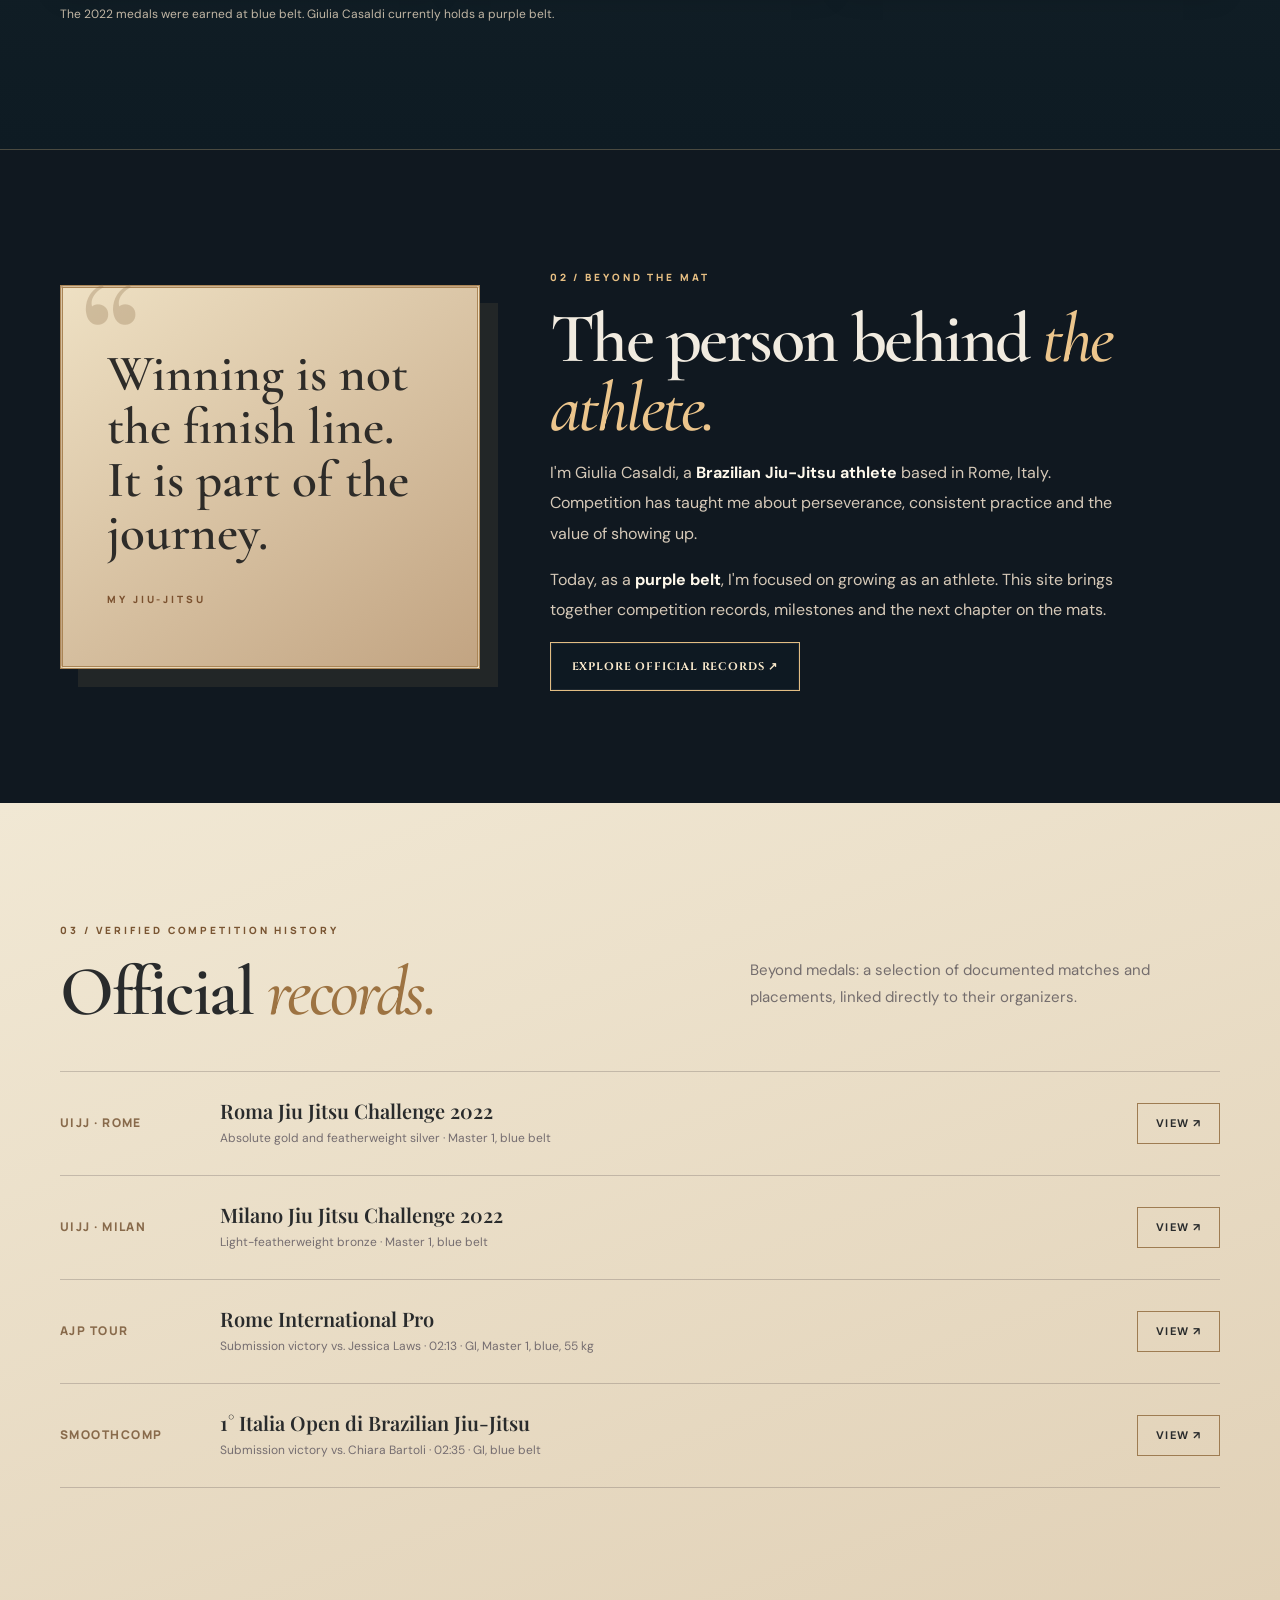
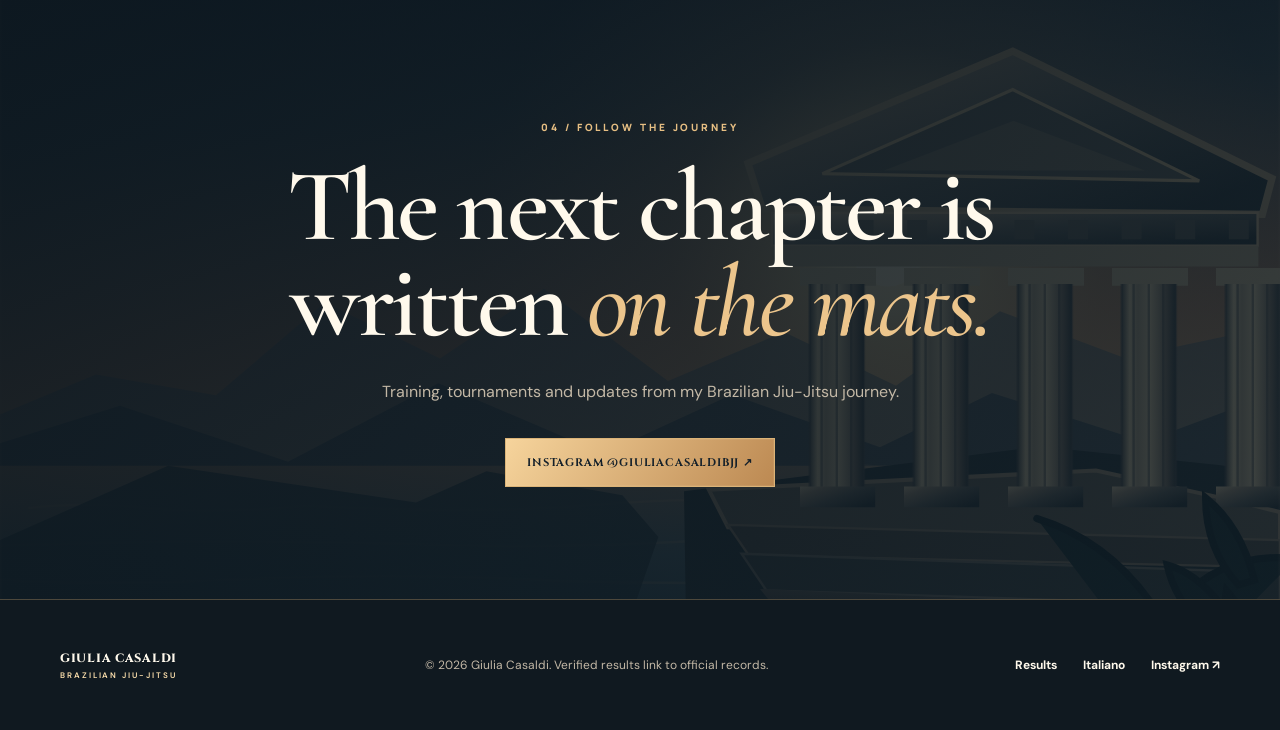
==== commit f035dbae: "fix: preserve athlete-confirmed Instagram handle giuliacasaldijj" ====
--- a/en/index.html
+++ b/en/index.html
@@ -4,17 +4,19 @@
 <meta charset="utf-8"><meta name="viewport" content="width=device-width,initial-scale=1">
 <title>Giulia Casaldi | Brazilian Jiu-Jitsu Athlete & Competition Champion</title>
 <meta name="description" content="Giulia Casaldi is an Italian Brazilian Jiu-Jitsu purple belt and 2022 Roma Jiu Jitsu Challenge women's Master 1 absolute division winner. Official UIJJ and AJP results.">
-<meta name="theme-color" content="#131a21"><meta name="robots" content="index,follow,max-image-preview:large">
+<meta name="theme-color" content="#121016"><meta name="robots" content="index,follow,max-image-preview:large">
 <link rel="canonical" href="https://gcasaldi.github.io/giuliacasaldibjj/en/">
 <link rel="alternate" hreflang="it" href="https://gcasaldi.github.io/giuliacasaldibjj/">
 <link rel="alternate" hreflang="en" href="https://gcasaldi.github.io/giuliacasaldibjj/en/">
 <link rel="alternate" hreflang="x-default" href="https://gcasaldi.github.io/giuliacasaldibjj/">
 <link rel="icon" href="../favicon.svg" type="image/svg+xml"><link rel="stylesheet" href="../style.css">
-<meta property="og:type" content="profile"><meta property="og:site_name" content="Giulia Casaldi | BJJ"><meta property="og:title" content="Giulia Casaldi — Brazilian Jiu-Jitsu Athlete & Champion"><meta property="og:description" content="Purple belt BJJ athlete from Rome, Italy. Verified results from UIJJ and AJP Tour."><meta property="og:url" content="https://gcasaldi.github.io/giuliacasaldibjj/en/">
-<script type="application/ld+json">{"@context":"https://schema.org","@type":"Person","name":"Giulia Casaldi","url":"https://gcasaldi.github.io/giuliacasaldibjj/","description":"Italian Brazilian Jiu-Jitsu athlete, purple belt, winner of the women's Master 1 blue belt absolute division at the 2022 Roma Jiu Jitsu Challenge.","nationality":{"@type":"Country","name":"Italy"},"knowsAbout":["Brazilian Jiu-Jitsu","BJJ","Grappling"],"sameAs":["https://www.instagram.com/giuliacasaldibjj/","https://www.uijj.org/it/elenco-gare/roma-jiu-jitsu-challenge-2022","https://ajptour.com/de/event/522/schedule/matchlist?page=7"]}</script>
+<meta property="og:type" content="profile"><meta property="og:locale" content="en_US"><meta property="og:locale:alternate" content="it_IT"><meta name="twitter:card" content="summary"><meta property="og:site_name" content="Giulia Casaldi | BJJ"><meta property="og:title" content="Giulia Casaldi — Brazilian Jiu-Jitsu Athlete & Champion"><meta property="og:description" content="Purple belt BJJ athlete from Rome, Italy. Verified results from UIJJ and AJP Tour."><meta property="og:url" content="https://gcasaldi.github.io/giuliacasaldibjj/en/">
+<script type="application/ld+json">
+{"@context":"https://schema.org","@type":"Person","name":"Giulia Casaldi","url":"https://gcasaldi.github.io/giuliacasaldibjj/","description":"Italian Brazilian Jiu-Jitsu athlete, purple belt, winner of the women's Master 1 blue belt absolute division at the 2022 Roma Jiu Jitsu Challenge.","nationality":{"@type":"Country","name":"Italy"},"knowsAbout":["Brazilian Jiu-Jitsu","BJJ","Grappling"],"sameAs":["https://www.instagram.com/giuliacasaldijj/"],"@id":"https://gcasaldi.github.io/giuliacasaldibjj/#athlete","mainEntityOfPage":"https://gcasaldi.github.io/giuliacasaldibjj/en/"}
+</script>
 </head><body>
-<a class="skip" href="#main">Skip to content</a><header class="header"><nav class="nav wrap" aria-label="Main navigation"><a class="brand" href="#top">GIULIA CASALDI<small>BRAZILIAN JIU-JITSU</small></a><div class="navlinks"><a href="#results">Results</a><a href="#story">The fighter</a><a href="#code">Warrior code</a><a href="#sources">Official records</a><a href="#contact">Contact</a><a class="lang" href="../" lang="it" aria-label="Versione italiana">IT</a></div><details class="mobile-menu"><summary>MENU ☰</summary><div class="mobile-panel"><a href="#results">Results</a><a href="#story">The fighter</a><a href="#code">Warrior code</a><a href="#sources">Official records</a><a href="#contact">Contact</a><a href="../" lang="it" aria-label="Versione italiana">Italiano</a></div></details></nav></header>
-<main id="main"><section id="top" class="hero odyssey-hero"><div class="hero-chapter" aria-hidden="true"><span>ΑΡΕΤΗ · ΔΥΝΑΜΗ · ΤΕΧΝΗ</span><span>THE WARRIOR'S JOURNEY</span></div><div class="wrap hero-grid"><div class="hero-copy"><span class="eyebrow">GIULIA CASALDI · ROME · PURPLE BELT</span><div class="hero-brow">BRAZILIAN JIU-JITSU <span aria-hidden="true">✦</span> THE WARRIOR’S JOURNEY</div><h1>GIULIA<br><em>CASALDI.</em></h1><p class="hero-slogan">COURAGE IS A CHOICE. <strong>THE MAT IS MY ARENA.</strong></p><p class="hero-lead">Every fight writes a story. Mine is built on discipline, technique and determination. Brazilian Jiu-Jitsu purple belt and winner of the women’s Master 1 absolute division at the 2022 Roma Jiu Jitsu Challenge.</p><div class="cta-row"><a href="#results" class="btn btn-primary">MY RESULTS ↗</a><a href="https://www.instagram.com/giuliacasaldibjj/" target="_blank" rel="noopener noreferrer" class="btn btn-secondary">FOLLOW THE JOURNEY ↗</a></div><div class="hero-proof"><span aria-hidden="true">✦</span><div><strong>1st place · Women's Master 1 absolute</strong>Roma Jiu Jitsu Challenge 2022 · Verified UIJJ result</div></div></div><div class="art" aria-label="BJJ emblem on an original illustration inspired by ancient Greece"><div class="art-inner"><div class="art-corner"><span>THE WARRIOR'S PATH</span><span>ROME · ITALY</span></div><div class="greek-medallion"><span class="medallion-orbit" aria-hidden="true"></span><img class="crest-img" src="../warrior-crest.svg" width="600" height="750" alt="Original illustrated BJJ emblem with purple belt and gi"></div><div class="art-bottom"><span>STRONG IN SPIRIT.<br>PRECISE IN BATTLE.</span><span>GC · BJJ</span></div></div><span class="art-caption">THE WARRIOR WITHIN</span></div></div></section>
+<a class="skip" href="#main">Skip to content</a><header class="header"><nav class="nav wrap" aria-label="Main navigation"><a class="brand" href="#top">GIULIA CASALDI<small>BRAZILIAN JIU-JITSU</small></a><div class="navlinks"><a href="#results">Results</a><a href="#story">My story</a><a href="#sources">Official records</a><a href="#contact">Contact</a><a class="lang" href="../" lang="it" aria-label="Versione italiana">IT</a></div></nav></header>
+<main id="main"><section id="top" class="hero"><div class="wrap hero-grid"><div class="hero-copy"><span class="eyebrow">Rome, Italy · Brazilian Jiu-Jitsu · Purple belt</span><h1>GIULIA<br><em>CASALDI.</em></h1><p class="hero-lead">Brazilian Jiu-Jitsu athlete. Winner of the women's absolute division at the 2022 Roma Jiu Jitsu Challenge. A journey of skill, discipline and continuous growth.</p><div class="cta-row"><a href="#results" class="btn btn-primary">Competition results ↗</a><a href="https://www.instagram.com/giuliacasaldijj/" target="_blank" rel="noopener noreferrer" class="btn btn-secondary">Follow my journey ↗</a></div><div class="hero-proof"><span aria-hidden="true">✦</span><div><strong>1st place · Women's Master 1 absolute</strong>Roma Jiu Jitsu Challenge 2022 · Verified UIJJ result</div></div></div><div class="art" aria-label="Giulia Casaldi monogram and purple belt"><div class="art-inner"><span class="gi">BJJ / ATHLETE / 001</span><span class="gc" aria-hidden="true">GC</span><span class="belt" aria-hidden="true"></span></div><span class="art-caption">THE ART OF NEVER GIVING UP</span></div></div></section>
 <div class="bar"><div class="wrap bar-inner"><div class="bar-item"><strong>Purple belt</strong><span>Current rank</span></div><div class="bar-item"><strong>1st absolute</strong><span>Roma Challenge 2022</span></div><div class="bar-item"><strong>UIJJ · AJP</strong><span>Verified competition record</span></div></div></div>
 <section class="section results" id="results"><div class="wrap"><div class="section-head"><div><span class="eyebrow">01 / Competition record</span><h2>My <em>results.</em></h2></div><p class="section-intro">Achievements from published official organizers' records, with a direct link to the source for each result.</p></div><div class="result-grid">
 <article class="result-card"><div class="result-top"><span class="pill">Gold · Absolute</span><span class="year">2022</span></div><div class="result-number">01</div><h3>Roma Jiu Jitsu Challenge</h3><p>1st place · Women’s Master 1 · Blue belt · Absolute (GI)</p><a class="proof-link" href="https://www.uijj.org/it/elenco-gare/roma-jiu-jitsu-challenge-2022" target="_blank" rel="noopener noreferrer">Official UIJJ result ↗</a></article>
@@ -27,7 +29,6 @@
 <div class="source"><span class="source-label">AJP Tour</span><div><h3>Rome International Pro</h3><p>Submission victory vs. Jessica Laws · 02:13 · GI, Master 1, blue, 55 kg</p></div><a href="https://ajptour.com/de/event/522/schedule/matchlist?page=7" target="_blank" rel="noopener noreferrer">View ↗</a></div>
 <div class="source"><span class="source-label">Smoothcomp</span><div><h3>1° Italia Open di Brazilian Jiu-Jitsu</h3><p>Submission victory vs. Chiara Bartoli · 02:35 · GI, blue belt</p></div><a href="https://bjjitalia.smoothcomp.com/en/event/7042/schedule/matchlist" target="_blank" rel="noopener noreferrer">View ↗</a></div>
 </div></div></section>
-<section class="section warrior-code" id="code" aria-labelledby="code-title"><div class="wrap"><div class="code-heading"><span class="eyebrow">04 / Warrior code</span><h2 id="code-title">THE STRENGTH TO <em>FIGHT.</em><br>THE ART OF <em>EVOLVING.</em></h2><p>Not a legend. A journey built through training, setbacks, victories and new challenges. A warrior’s strength is earned through practice, not grand claims.</p></div><div class="code-grid"><div class="code-card"><span class="code-num">01</span><h3>TECHNIQUE</h3><p>Every detail can change a match.</p></div><div class="code-card"><span class="code-num">02</span><h3>DISCIPLINE</h3><p>The unseen work comes before the result.</p></div><div class="code-card"><span class="code-num">03</span><h3>RESILIENCE</h3><p>Fall. Learn. Return to the mats.</p></div></div></div></section>
-<section class="section contact" id="contact"><div class="wrap"><span class="eyebrow">05 / Follow the journey</span><h2>THE JOURNEY <em>CONTINUES.</em></h2><p>Training, tournaments and updates from my Brazilian Jiu-Jitsu journey.</p><div class="cta-row"><a class="btn btn-primary" href="https://www.instagram.com/giuliacasaldibjj/" target="_blank" rel="noopener noreferrer">Instagram @giuliacasaldibjj ↗</a></div></div></section></main>
-<footer class="footer"><div class="wrap footer-inner"><a class="brand" href="#top">GIULIA CASALDI<small>BRAZILIAN JIU-JITSU</small></a><small>© 2026 Giulia Casaldi. Verified results link to official records.</small><div class="footer-links"><a href="#results">Results</a><a href="../" lang="it">Italiano</a><a href="https://www.instagram.com/giuliacasaldibjj/" target="_blank" rel="noopener noreferrer">Instagram ↗</a></div></div></footer>
+<section class="section contact" id="contact"><div class="wrap"><span class="eyebrow">04 / Follow the journey</span><h2>The next chapter is written <em>on the mats.</em></h2><p>Training, tournaments and updates from my Brazilian Jiu-Jitsu journey.</p><div class="cta-row"><a class="btn btn-primary" href="https://www.instagram.com/giuliacasaldijj/" target="_blank" rel="noopener noreferrer">Instagram @giuliacasaldibjj ↗</a></div></div></section></main>
+<footer class="footer"><div class="wrap footer-inner"><a class="brand" href="#top">GIULIA CASALDI<small>BRAZILIAN JIU-JITSU</small></a><small>© 2026 Giulia Casaldi. Verified results link to official records.</small><div class="footer-links"><a href="#results">Results</a><a href="../" lang="it">Italiano</a><a href="https://www.instagram.com/giuliacasaldijj/" target="_blank" rel="noopener noreferrer">Instagram ↗</a></div></div></footer>
 </body></html>
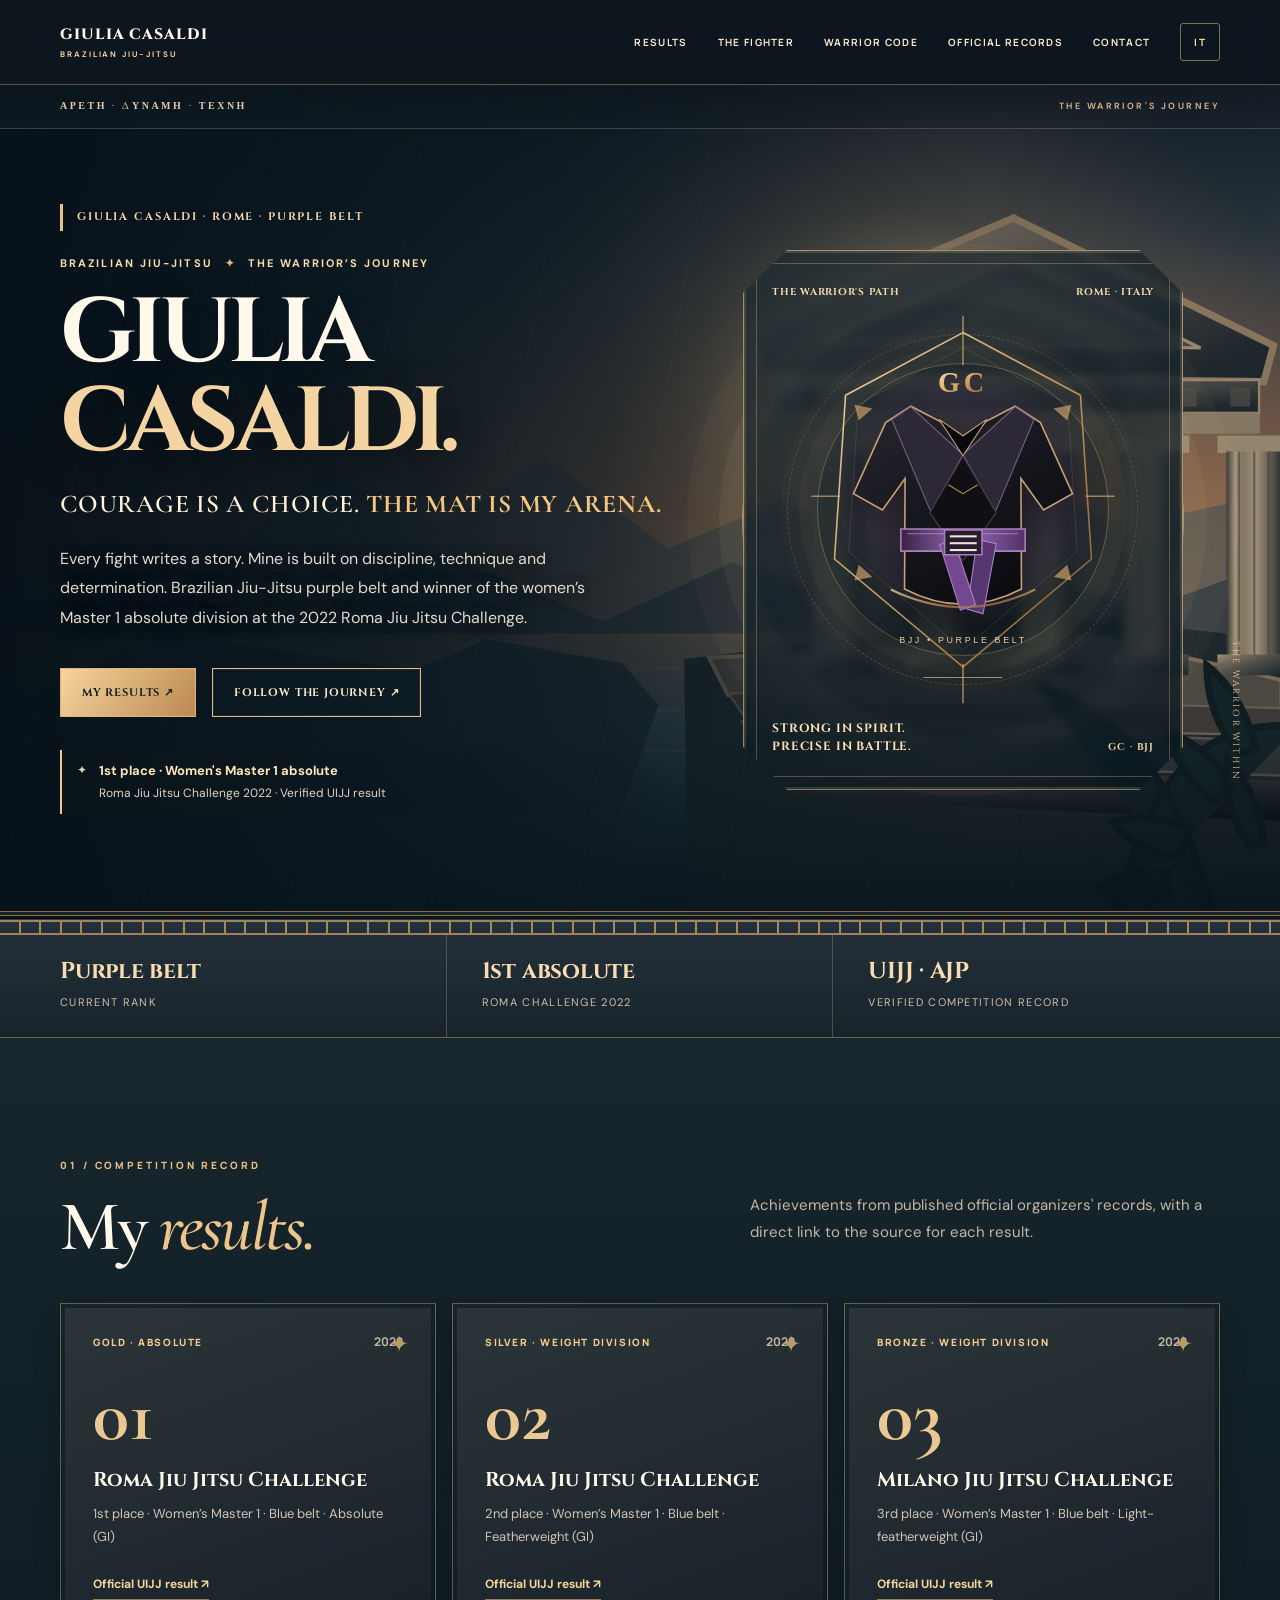
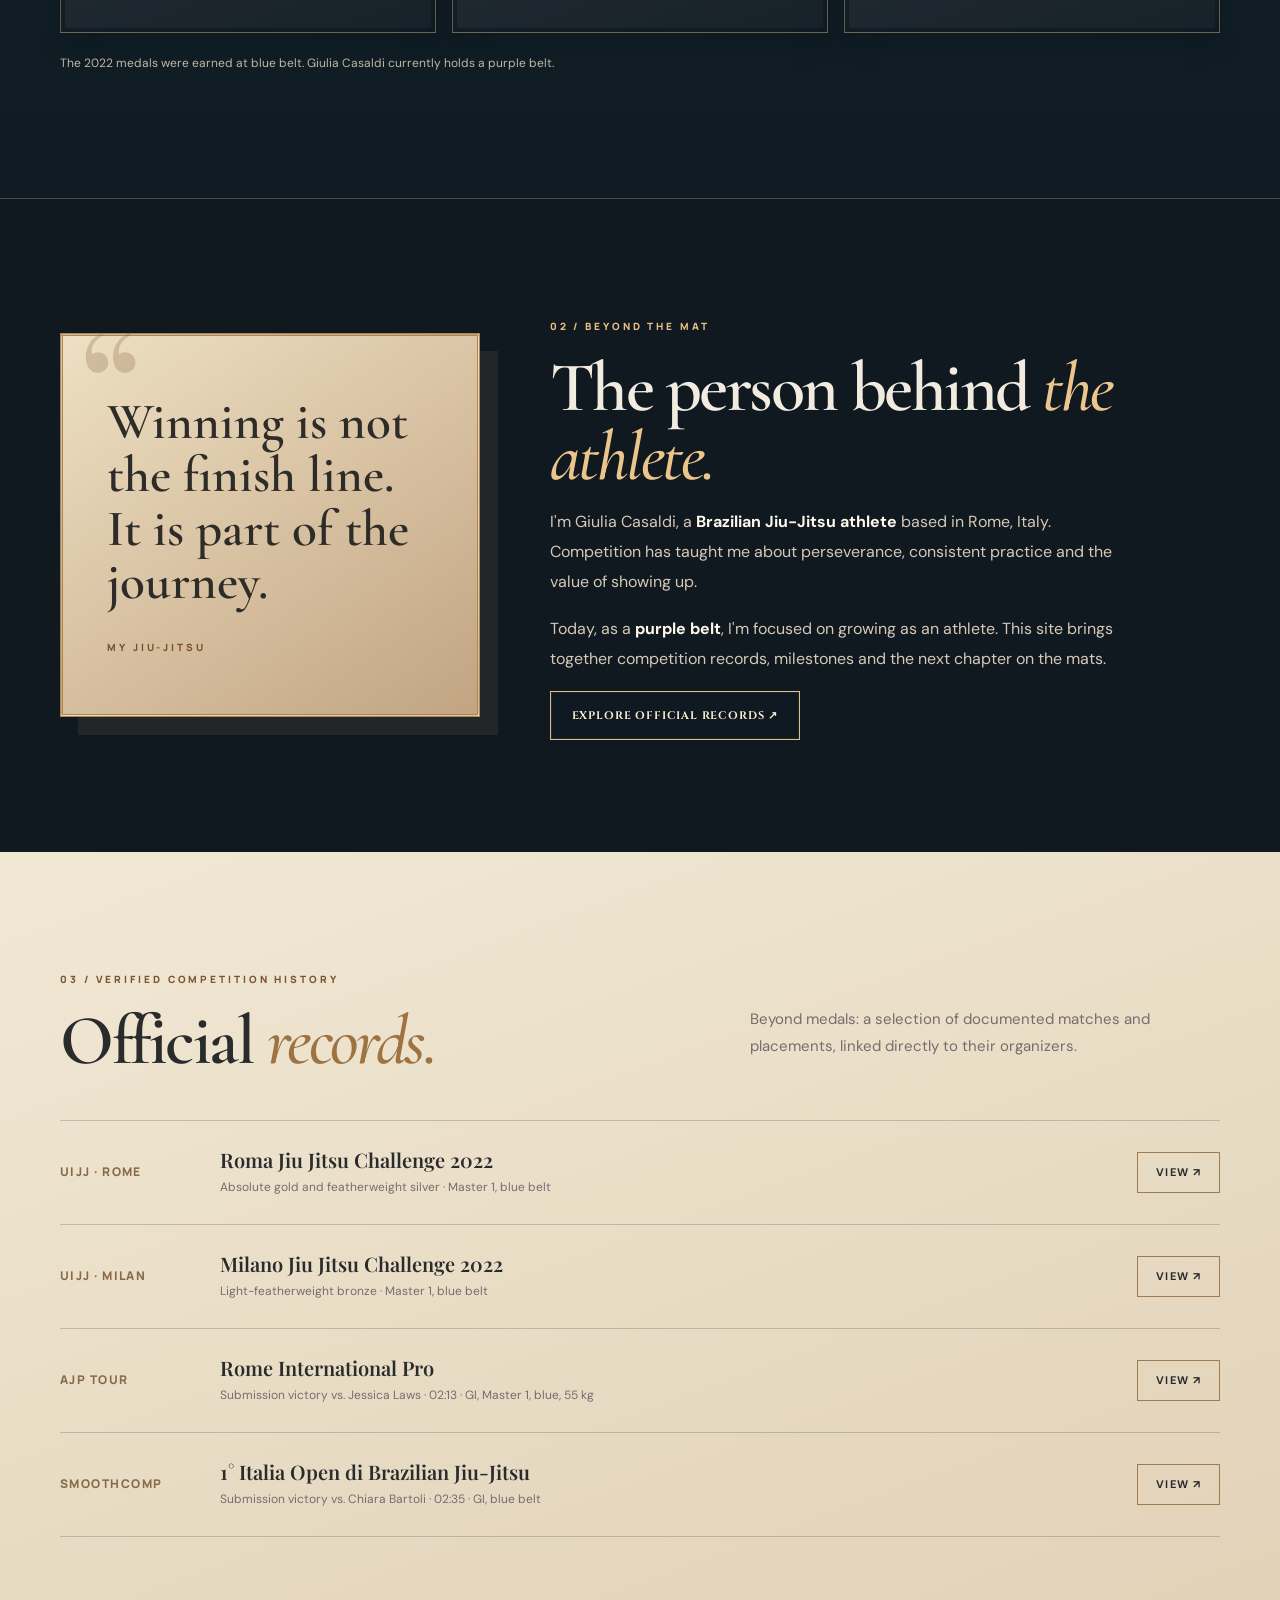
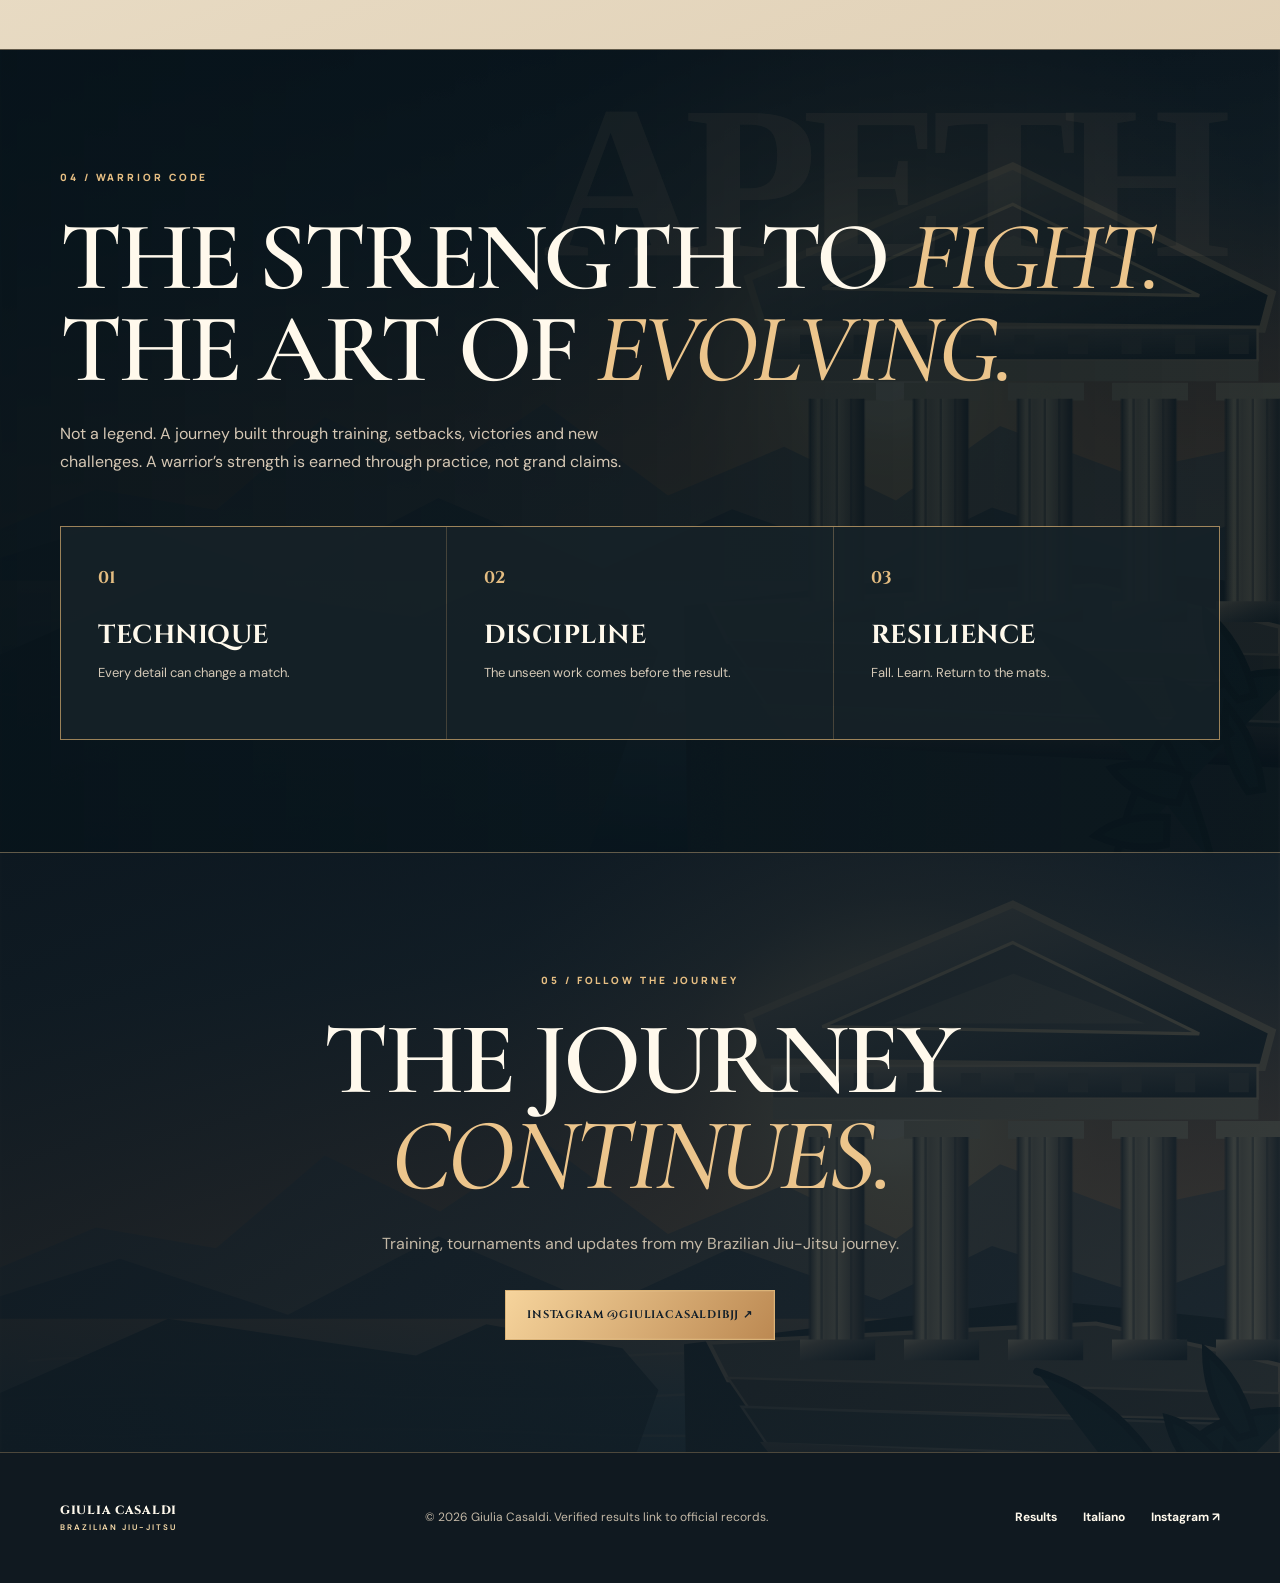
==== commit 36dda8c1: "fix: preserve athlete-confirmed Instagram handle giuliacasaldijj" ====
--- a/en/index.html
+++ b/en/index.html
@@ -4,19 +4,17 @@
 <meta charset="utf-8"><meta name="viewport" content="width=device-width,initial-scale=1">
 <title>Giulia Casaldi | Brazilian Jiu-Jitsu Athlete & Competition Champion</title>
 <meta name="description" content="Giulia Casaldi is an Italian Brazilian Jiu-Jitsu purple belt and 2022 Roma Jiu Jitsu Challenge women's Master 1 absolute division winner. Official UIJJ and AJP results.">
-<meta name="theme-color" content="#121016"><meta name="robots" content="index,follow,max-image-preview:large">
+<meta name="theme-color" content="#131a21"><meta name="robots" content="index,follow,max-image-preview:large">
 <link rel="canonical" href="https://gcasaldi.github.io/giuliacasaldibjj/en/">
 <link rel="alternate" hreflang="it" href="https://gcasaldi.github.io/giuliacasaldibjj/">
 <link rel="alternate" hreflang="en" href="https://gcasaldi.github.io/giuliacasaldibjj/en/">
 <link rel="alternate" hreflang="x-default" href="https://gcasaldi.github.io/giuliacasaldibjj/">
 <link rel="icon" href="../favicon.svg" type="image/svg+xml"><link rel="stylesheet" href="../style.css">
-<meta property="og:type" content="profile"><meta property="og:locale" content="en_US"><meta property="og:locale:alternate" content="it_IT"><meta name="twitter:card" content="summary"><meta property="og:site_name" content="Giulia Casaldi | BJJ"><meta property="og:title" content="Giulia Casaldi — Brazilian Jiu-Jitsu Athlete & Champion"><meta property="og:description" content="Purple belt BJJ athlete from Rome, Italy. Verified results from UIJJ and AJP Tour."><meta property="og:url" content="https://gcasaldi.github.io/giuliacasaldibjj/en/">
-<script type="application/ld+json">
-{"@context":"https://schema.org","@type":"Person","name":"Giulia Casaldi","url":"https://gcasaldi.github.io/giuliacasaldibjj/","description":"Italian Brazilian Jiu-Jitsu athlete, purple belt, winner of the women's Master 1 blue belt absolute division at the 2022 Roma Jiu Jitsu Challenge.","nationality":{"@type":"Country","name":"Italy"},"knowsAbout":["Brazilian Jiu-Jitsu","BJJ","Grappling"],"sameAs":["https://www.instagram.com/giuliacasaldijj/"],"@id":"https://gcasaldi.github.io/giuliacasaldibjj/#athlete","mainEntityOfPage":"https://gcasaldi.github.io/giuliacasaldibjj/en/"}
-</script>
+<meta property="og:type" content="profile"><meta property="og:site_name" content="Giulia Casaldi | BJJ"><meta property="og:title" content="Giulia Casaldi — Brazilian Jiu-Jitsu Athlete & Champion"><meta property="og:description" content="Purple belt BJJ athlete from Rome, Italy. Verified results from UIJJ and AJP Tour."><meta property="og:url" content="https://gcasaldi.github.io/giuliacasaldibjj/en/">
+<script type="application/ld+json">{"@context":"https://schema.org","@type":"Person","name":"Giulia Casaldi","url":"https://gcasaldi.github.io/giuliacasaldibjj/","description":"Italian Brazilian Jiu-Jitsu athlete, purple belt, winner of the women's Master 1 blue belt absolute division at the 2022 Roma Jiu Jitsu Challenge.","nationality":{"@type":"Country","name":"Italy"},"knowsAbout":["Brazilian Jiu-Jitsu","BJJ","Grappling"],"sameAs":["https://www.instagram.com/giuliacasaldijj/","https://www.uijj.org/it/elenco-gare/roma-jiu-jitsu-challenge-2022","https://ajptour.com/de/event/522/schedule/matchlist?page=7"]}</script>
 </head><body>
-<a class="skip" href="#main">Skip to content</a><header class="header"><nav class="nav wrap" aria-label="Main navigation"><a class="brand" href="#top">GIULIA CASALDI<small>BRAZILIAN JIU-JITSU</small></a><div class="navlinks"><a href="#results">Results</a><a href="#story">My story</a><a href="#sources">Official records</a><a href="#contact">Contact</a><a class="lang" href="../" lang="it" aria-label="Versione italiana">IT</a></div></nav></header>
-<main id="main"><section id="top" class="hero"><div class="wrap hero-grid"><div class="hero-copy"><span class="eyebrow">Rome, Italy · Brazilian Jiu-Jitsu · Purple belt</span><h1>GIULIA<br><em>CASALDI.</em></h1><p class="hero-lead">Brazilian Jiu-Jitsu athlete. Winner of the women's absolute division at the 2022 Roma Jiu Jitsu Challenge. A journey of skill, discipline and continuous growth.</p><div class="cta-row"><a href="#results" class="btn btn-primary">Competition results ↗</a><a href="https://www.instagram.com/giuliacasaldijj/" target="_blank" rel="noopener noreferrer" class="btn btn-secondary">Follow my journey ↗</a></div><div class="hero-proof"><span aria-hidden="true">✦</span><div><strong>1st place · Women's Master 1 absolute</strong>Roma Jiu Jitsu Challenge 2022 · Verified UIJJ result</div></div></div><div class="art" aria-label="Giulia Casaldi monogram and purple belt"><div class="art-inner"><span class="gi">BJJ / ATHLETE / 001</span><span class="gc" aria-hidden="true">GC</span><span class="belt" aria-hidden="true"></span></div><span class="art-caption">THE ART OF NEVER GIVING UP</span></div></div></section>
+<a class="skip" href="#main">Skip to content</a><header class="header"><nav class="nav wrap" aria-label="Main navigation"><a class="brand" href="#top">GIULIA CASALDI<small>BRAZILIAN JIU-JITSU</small></a><div class="navlinks"><a href="#results">Results</a><a href="#story">The fighter</a><a href="#code">Warrior code</a><a href="#sources">Official records</a><a href="#contact">Contact</a><a class="lang" href="../" lang="it" aria-label="Versione italiana">IT</a></div><details class="mobile-menu"><summary>MENU ☰</summary><div class="mobile-panel"><a href="#results">Results</a><a href="#story">The fighter</a><a href="#code">Warrior code</a><a href="#sources">Official records</a><a href="#contact">Contact</a><a href="../" lang="it" aria-label="Versione italiana">Italiano</a></div></details></nav></header>
+<main id="main"><section id="top" class="hero odyssey-hero"><div class="hero-chapter" aria-hidden="true"><span>ΑΡΕΤΗ · ΔΥΝΑΜΗ · ΤΕΧΝΗ</span><span>THE WARRIOR'S JOURNEY</span></div><div class="wrap hero-grid"><div class="hero-copy"><span class="eyebrow">GIULIA CASALDI · ROME · PURPLE BELT</span><div class="hero-brow">BRAZILIAN JIU-JITSU <span aria-hidden="true">✦</span> THE WARRIOR’S JOURNEY</div><h1>GIULIA<br><em>CASALDI.</em></h1><p class="hero-slogan">COURAGE IS A CHOICE. <strong>THE MAT IS MY ARENA.</strong></p><p class="hero-lead">Every fight writes a story. Mine is built on discipline, technique and determination. Brazilian Jiu-Jitsu purple belt and winner of the women’s Master 1 absolute division at the 2022 Roma Jiu Jitsu Challenge.</p><div class="cta-row"><a href="#results" class="btn btn-primary">MY RESULTS ↗</a><a href="https://www.instagram.com/giuliacasaldijj/" target="_blank" rel="noopener noreferrer" class="btn btn-secondary">FOLLOW THE JOURNEY ↗</a></div><div class="hero-proof"><span aria-hidden="true">✦</span><div><strong>1st place · Women's Master 1 absolute</strong>Roma Jiu Jitsu Challenge 2022 · Verified UIJJ result</div></div></div><div class="art" aria-label="BJJ emblem on an original illustration inspired by ancient Greece"><div class="art-inner"><div class="art-corner"><span>THE WARRIOR'S PATH</span><span>ROME · ITALY</span></div><div class="greek-medallion"><span class="medallion-orbit" aria-hidden="true"></span><img class="crest-img" src="../warrior-crest.svg" width="600" height="750" alt="Original illustrated BJJ emblem with purple belt and gi"></div><div class="art-bottom"><span>STRONG IN SPIRIT.<br>PRECISE IN BATTLE.</span><span>GC · BJJ</span></div></div><span class="art-caption">THE WARRIOR WITHIN</span></div></div></section>
 <div class="bar"><div class="wrap bar-inner"><div class="bar-item"><strong>Purple belt</strong><span>Current rank</span></div><div class="bar-item"><strong>1st absolute</strong><span>Roma Challenge 2022</span></div><div class="bar-item"><strong>UIJJ · AJP</strong><span>Verified competition record</span></div></div></div>
 <section class="section results" id="results"><div class="wrap"><div class="section-head"><div><span class="eyebrow">01 / Competition record</span><h2>My <em>results.</em></h2></div><p class="section-intro">Achievements from published official organizers' records, with a direct link to the source for each result.</p></div><div class="result-grid">
 <article class="result-card"><div class="result-top"><span class="pill">Gold · Absolute</span><span class="year">2022</span></div><div class="result-number">01</div><h3>Roma Jiu Jitsu Challenge</h3><p>1st place · Women’s Master 1 · Blue belt · Absolute (GI)</p><a class="proof-link" href="https://www.uijj.org/it/elenco-gare/roma-jiu-jitsu-challenge-2022" target="_blank" rel="noopener noreferrer">Official UIJJ result ↗</a></article>
@@ -29,6 +27,7 @@
 <div class="source"><span class="source-label">AJP Tour</span><div><h3>Rome International Pro</h3><p>Submission victory vs. Jessica Laws · 02:13 · GI, Master 1, blue, 55 kg</p></div><a href="https://ajptour.com/de/event/522/schedule/matchlist?page=7" target="_blank" rel="noopener noreferrer">View ↗</a></div>
 <div class="source"><span class="source-label">Smoothcomp</span><div><h3>1° Italia Open di Brazilian Jiu-Jitsu</h3><p>Submission victory vs. Chiara Bartoli · 02:35 · GI, blue belt</p></div><a href="https://bjjitalia.smoothcomp.com/en/event/7042/schedule/matchlist" target="_blank" rel="noopener noreferrer">View ↗</a></div>
 </div></div></section>
-<section class="section contact" id="contact"><div class="wrap"><span class="eyebrow">04 / Follow the journey</span><h2>The next chapter is written <em>on the mats.</em></h2><p>Training, tournaments and updates from my Brazilian Jiu-Jitsu journey.</p><div class="cta-row"><a class="btn btn-primary" href="https://www.instagram.com/giuliacasaldijj/" target="_blank" rel="noopener noreferrer">Instagram @giuliacasaldibjj ↗</a></div></div></section></main>
+<section class="section warrior-code" id="code" aria-labelledby="code-title"><div class="wrap"><div class="code-heading"><span class="eyebrow">04 / Warrior code</span><h2 id="code-title">THE STRENGTH TO <em>FIGHT.</em><br>THE ART OF <em>EVOLVING.</em></h2><p>Not a legend. A journey built through training, setbacks, victories and new challenges. A warrior’s strength is earned through practice, not grand claims.</p></div><div class="code-grid"><div class="code-card"><span class="code-num">01</span><h3>TECHNIQUE</h3><p>Every detail can change a match.</p></div><div class="code-card"><span class="code-num">02</span><h3>DISCIPLINE</h3><p>The unseen work comes before the result.</p></div><div class="code-card"><span class="code-num">03</span><h3>RESILIENCE</h3><p>Fall. Learn. Return to the mats.</p></div></div></div></section>
+<section class="section contact" id="contact"><div class="wrap"><span class="eyebrow">05 / Follow the journey</span><h2>THE JOURNEY <em>CONTINUES.</em></h2><p>Training, tournaments and updates from my Brazilian Jiu-Jitsu journey.</p><div class="cta-row"><a class="btn btn-primary" href="https://www.instagram.com/giuliacasaldijj/" target="_blank" rel="noopener noreferrer">Instagram @giuliacasaldibjj ↗</a></div></div></section></main>
 <footer class="footer"><div class="wrap footer-inner"><a class="brand" href="#top">GIULIA CASALDI<small>BRAZILIAN JIU-JITSU</small></a><small>© 2026 Giulia Casaldi. Verified results link to official records.</small><div class="footer-links"><a href="#results">Results</a><a href="../" lang="it">Italiano</a><a href="https://www.instagram.com/giuliacasaldijj/" target="_blank" rel="noopener noreferrer">Instagram ↗</a></div></div></footer>
 </body></html>
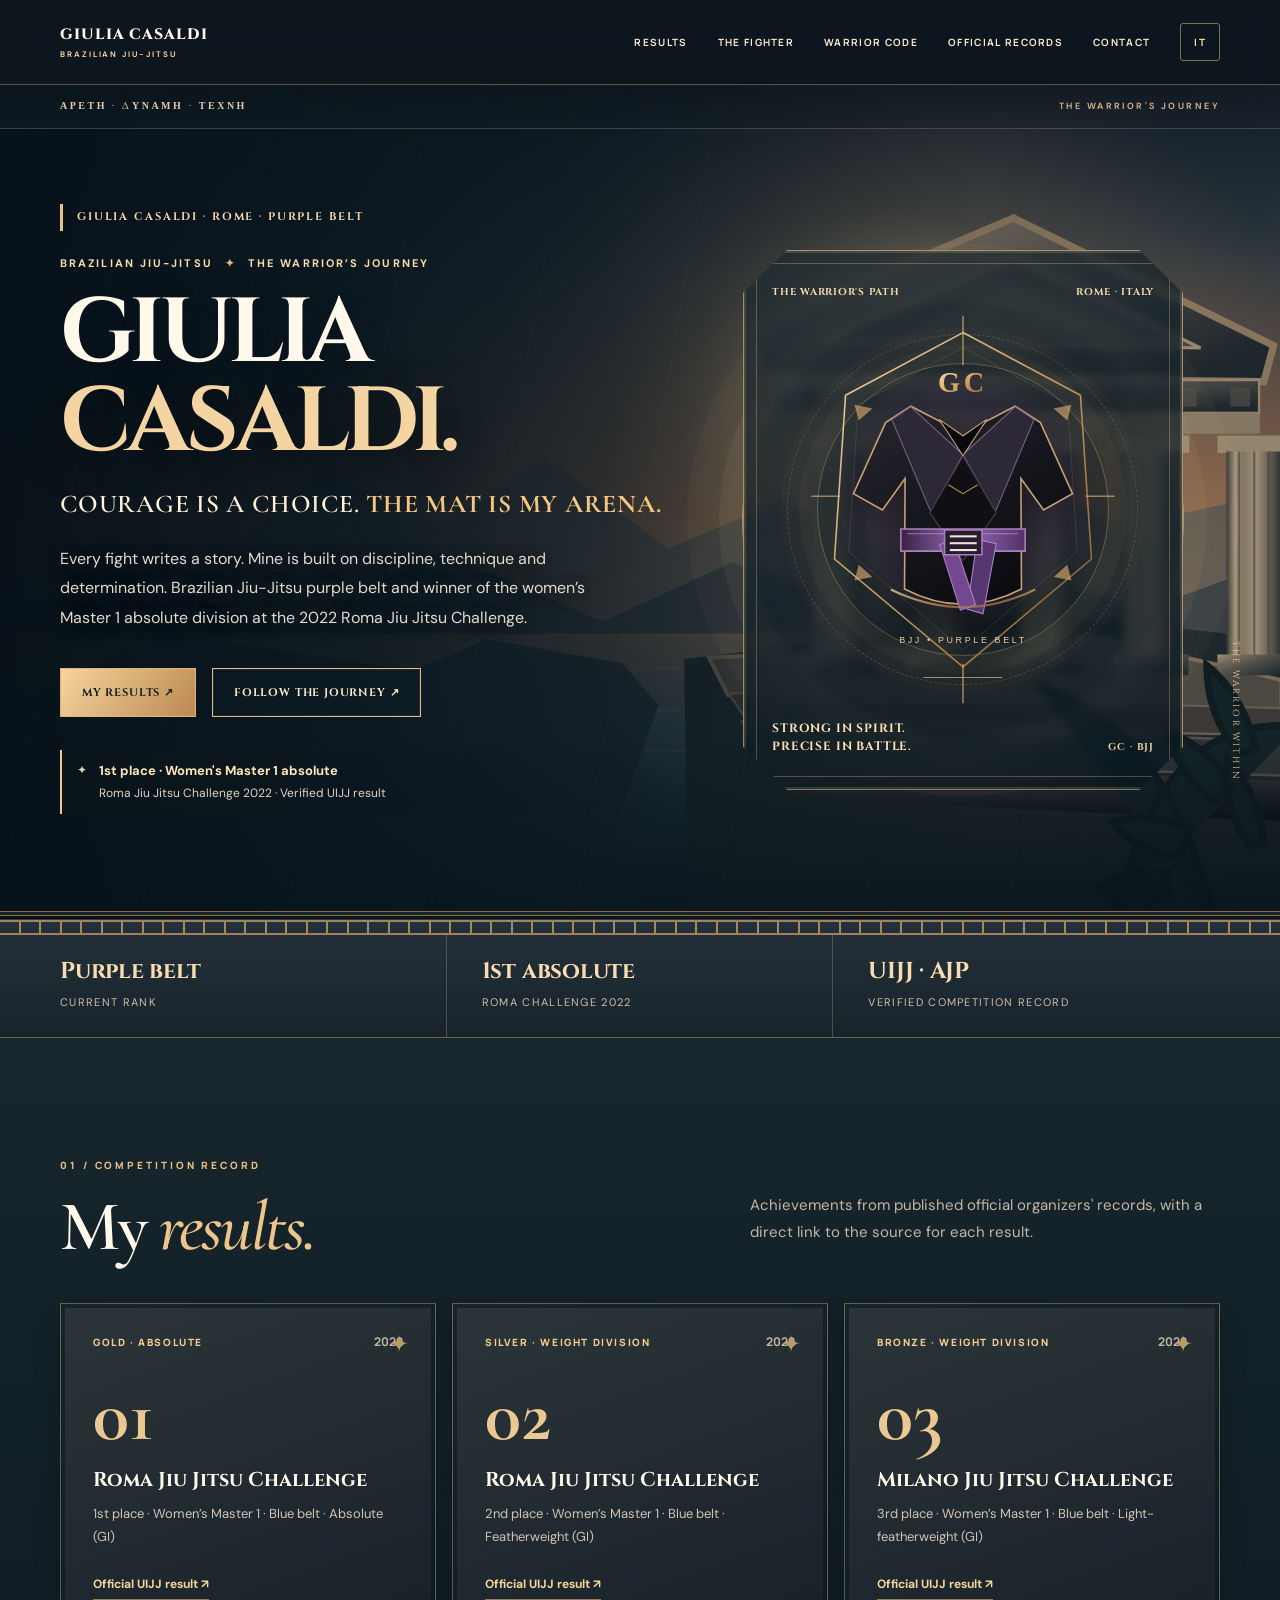
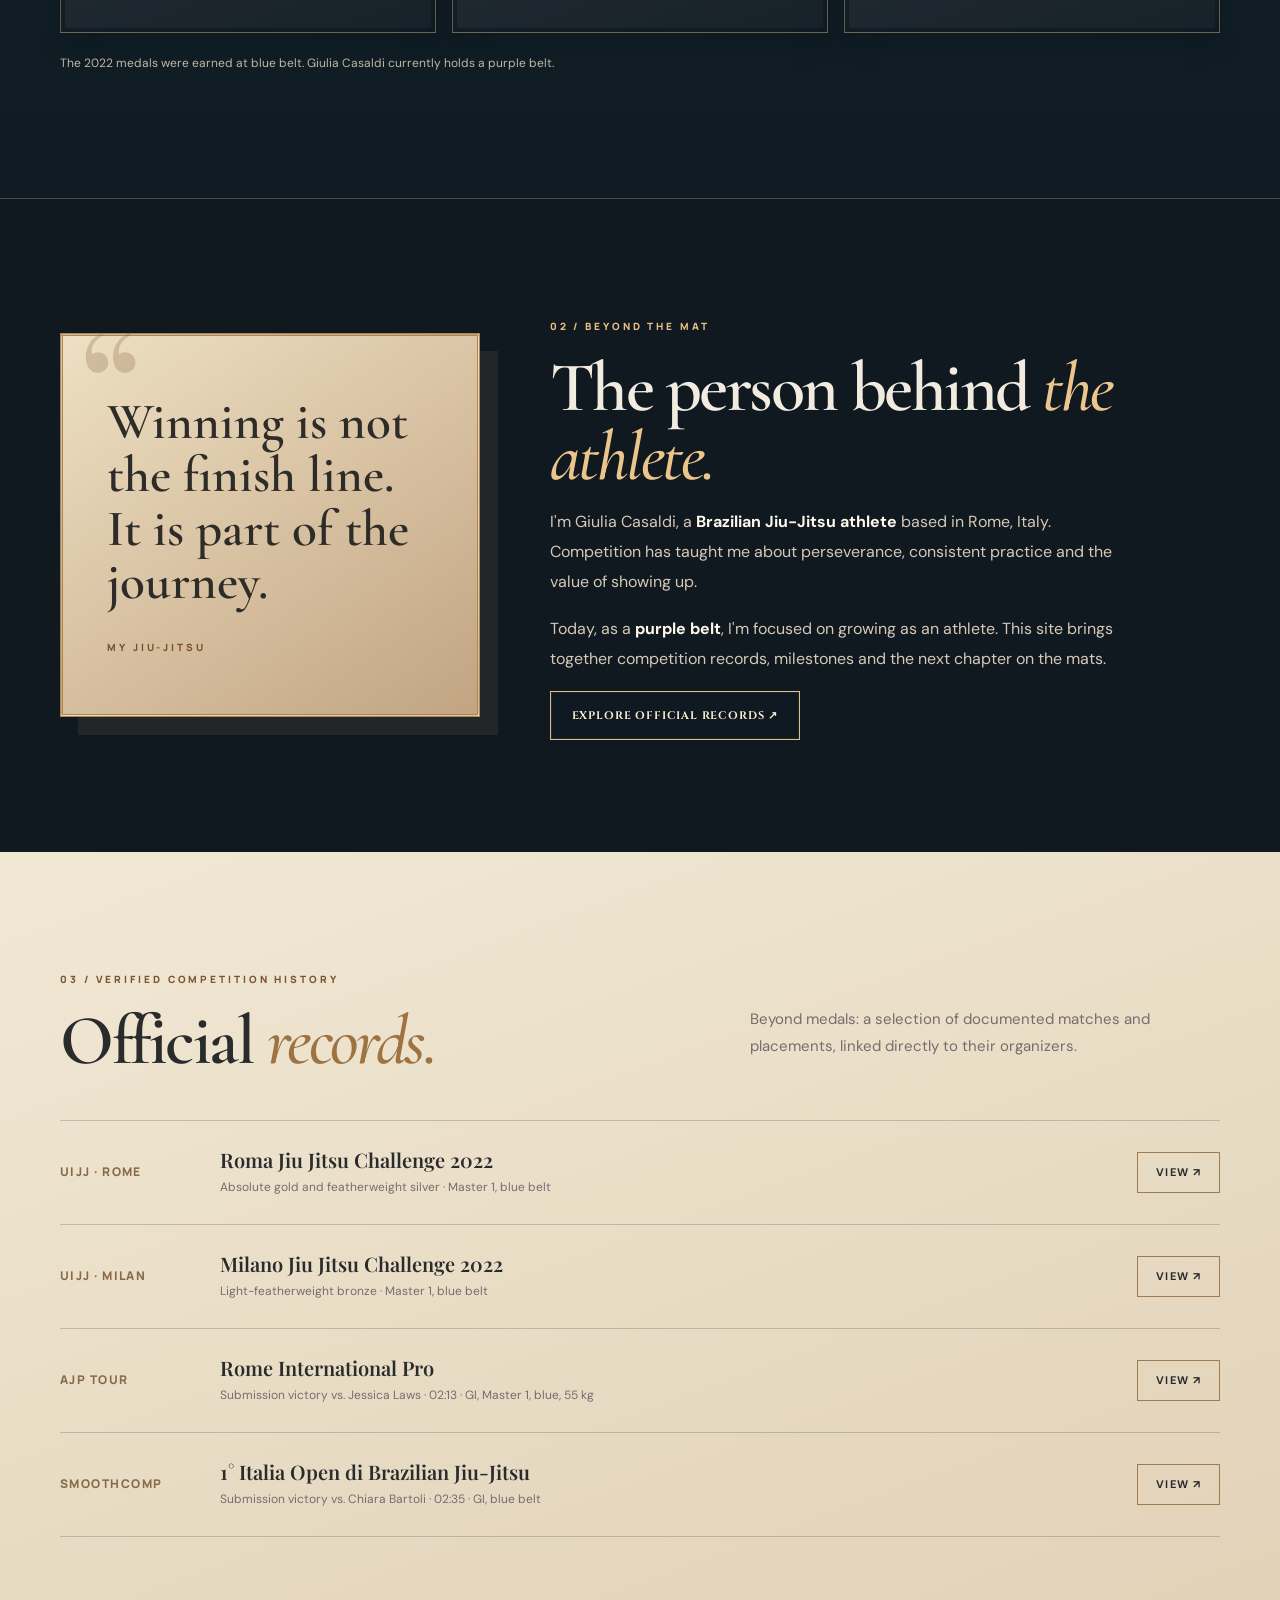
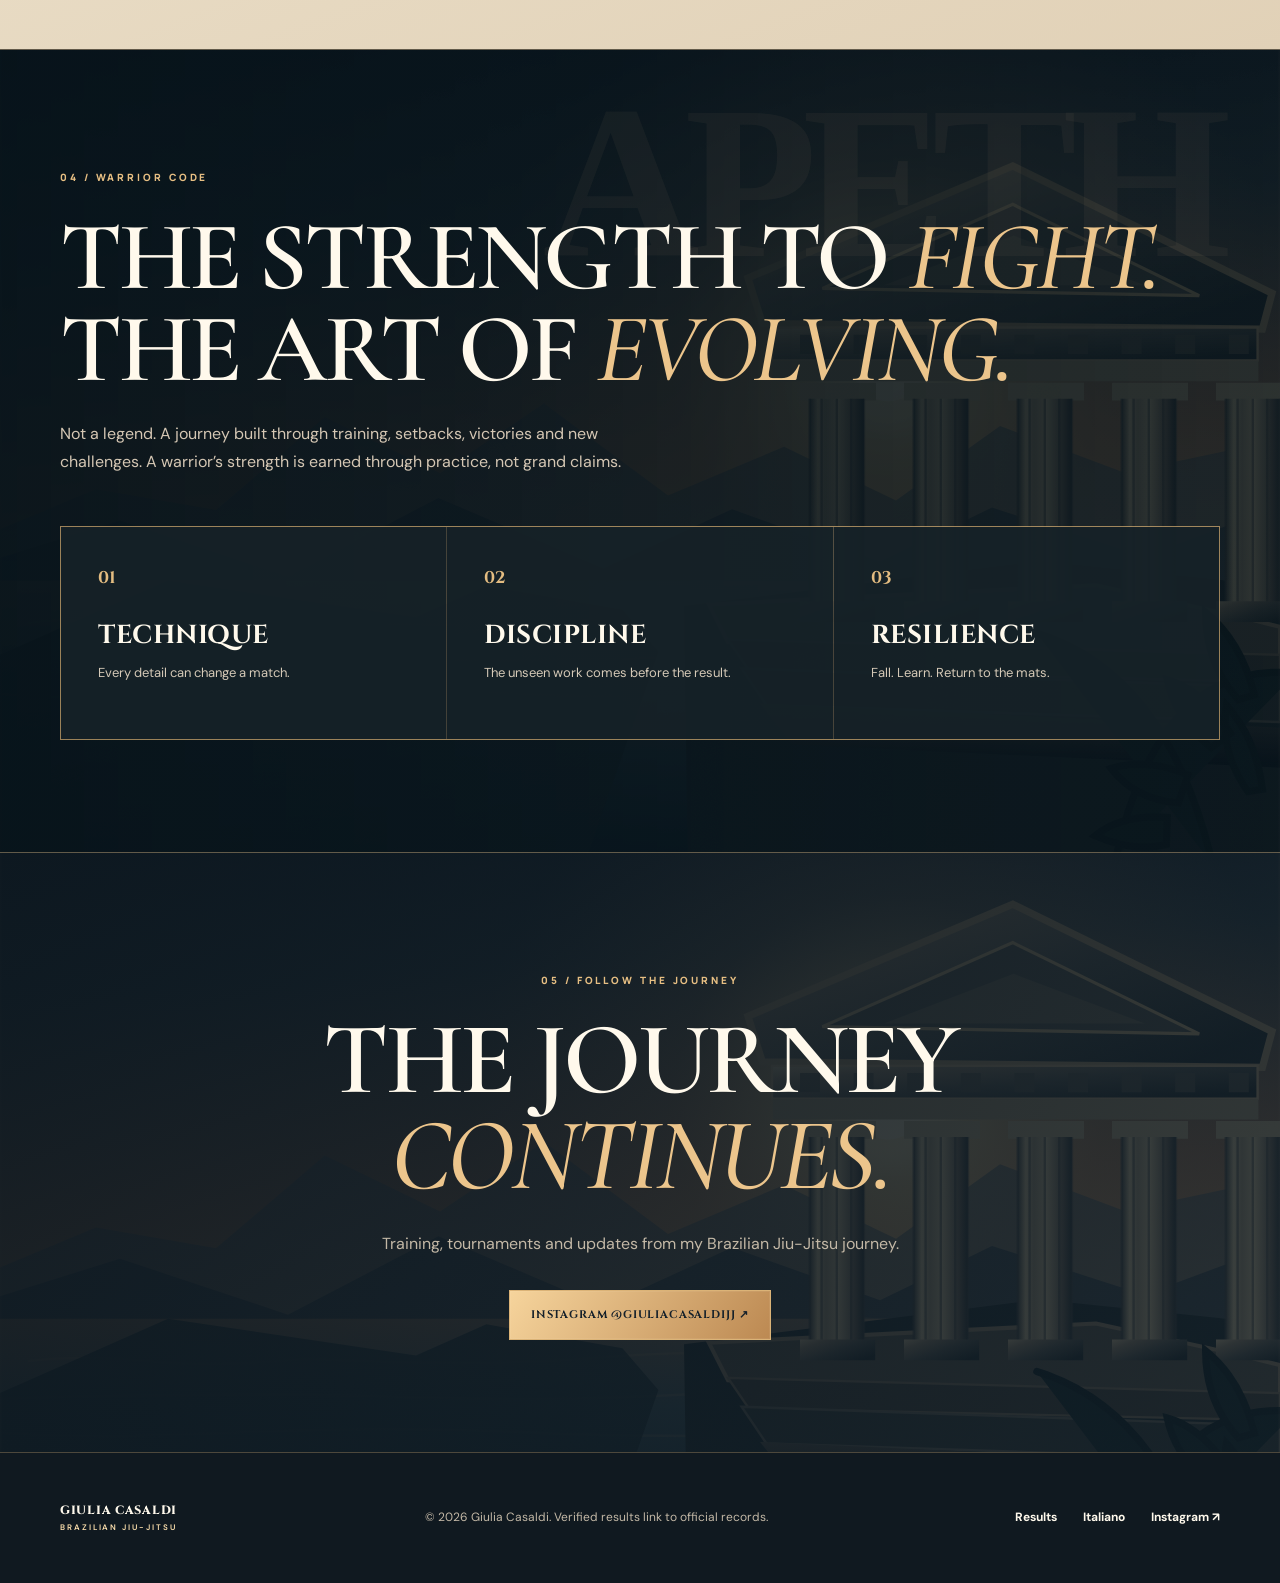
==== commit a04f247a: "fix(bjj): align visible Instagram handle with verified owner-provided profile" ====
--- a/en/index.html
+++ b/en/index.html
@@ -28,6 +28,6 @@
 <div class="source"><span class="source-label">Smoothcomp</span><div><h3>1° Italia Open di Brazilian Jiu-Jitsu</h3><p>Submission victory vs. Chiara Bartoli · 02:35 · GI, blue belt</p></div><a href="https://bjjitalia.smoothcomp.com/en/event/7042/schedule/matchlist" target="_blank" rel="noopener noreferrer">View ↗</a></div>
 </div></div></section>
 <section class="section warrior-code" id="code" aria-labelledby="code-title"><div class="wrap"><div class="code-heading"><span class="eyebrow">04 / Warrior code</span><h2 id="code-title">THE STRENGTH TO <em>FIGHT.</em><br>THE ART OF <em>EVOLVING.</em></h2><p>Not a legend. A journey built through training, setbacks, victories and new challenges. A warrior’s strength is earned through practice, not grand claims.</p></div><div class="code-grid"><div class="code-card"><span class="code-num">01</span><h3>TECHNIQUE</h3><p>Every detail can change a match.</p></div><div class="code-card"><span class="code-num">02</span><h3>DISCIPLINE</h3><p>The unseen work comes before the result.</p></div><div class="code-card"><span class="code-num">03</span><h3>RESILIENCE</h3><p>Fall. Learn. Return to the mats.</p></div></div></div></section>
-<section class="section contact" id="contact"><div class="wrap"><span class="eyebrow">05 / Follow the journey</span><h2>THE JOURNEY <em>CONTINUES.</em></h2><p>Training, tournaments and updates from my Brazilian Jiu-Jitsu journey.</p><div class="cta-row"><a class="btn btn-primary" href="https://www.instagram.com/giuliacasaldijj/" target="_blank" rel="noopener noreferrer">Instagram @giuliacasaldibjj ↗</a></div></div></section></main>
+<section class="section contact" id="contact"><div class="wrap"><span class="eyebrow">05 / Follow the journey</span><h2>THE JOURNEY <em>CONTINUES.</em></h2><p>Training, tournaments and updates from my Brazilian Jiu-Jitsu journey.</p><div class="cta-row"><a class="btn btn-primary" href="https://www.instagram.com/giuliacasaldijj/" target="_blank" rel="noopener noreferrer">Instagram @giuliacasaldijj ↗</a></div></div></section></main>
 <footer class="footer"><div class="wrap footer-inner"><a class="brand" href="#top">GIULIA CASALDI<small>BRAZILIAN JIU-JITSU</small></a><small>© 2026 Giulia Casaldi. Verified results link to official records.</small><div class="footer-links"><a href="#results">Results</a><a href="../" lang="it">Italiano</a><a href="https://www.instagram.com/giuliacasaldijj/" target="_blank" rel="noopener noreferrer">Instagram ↗</a></div></div></footer>
 </body></html>
